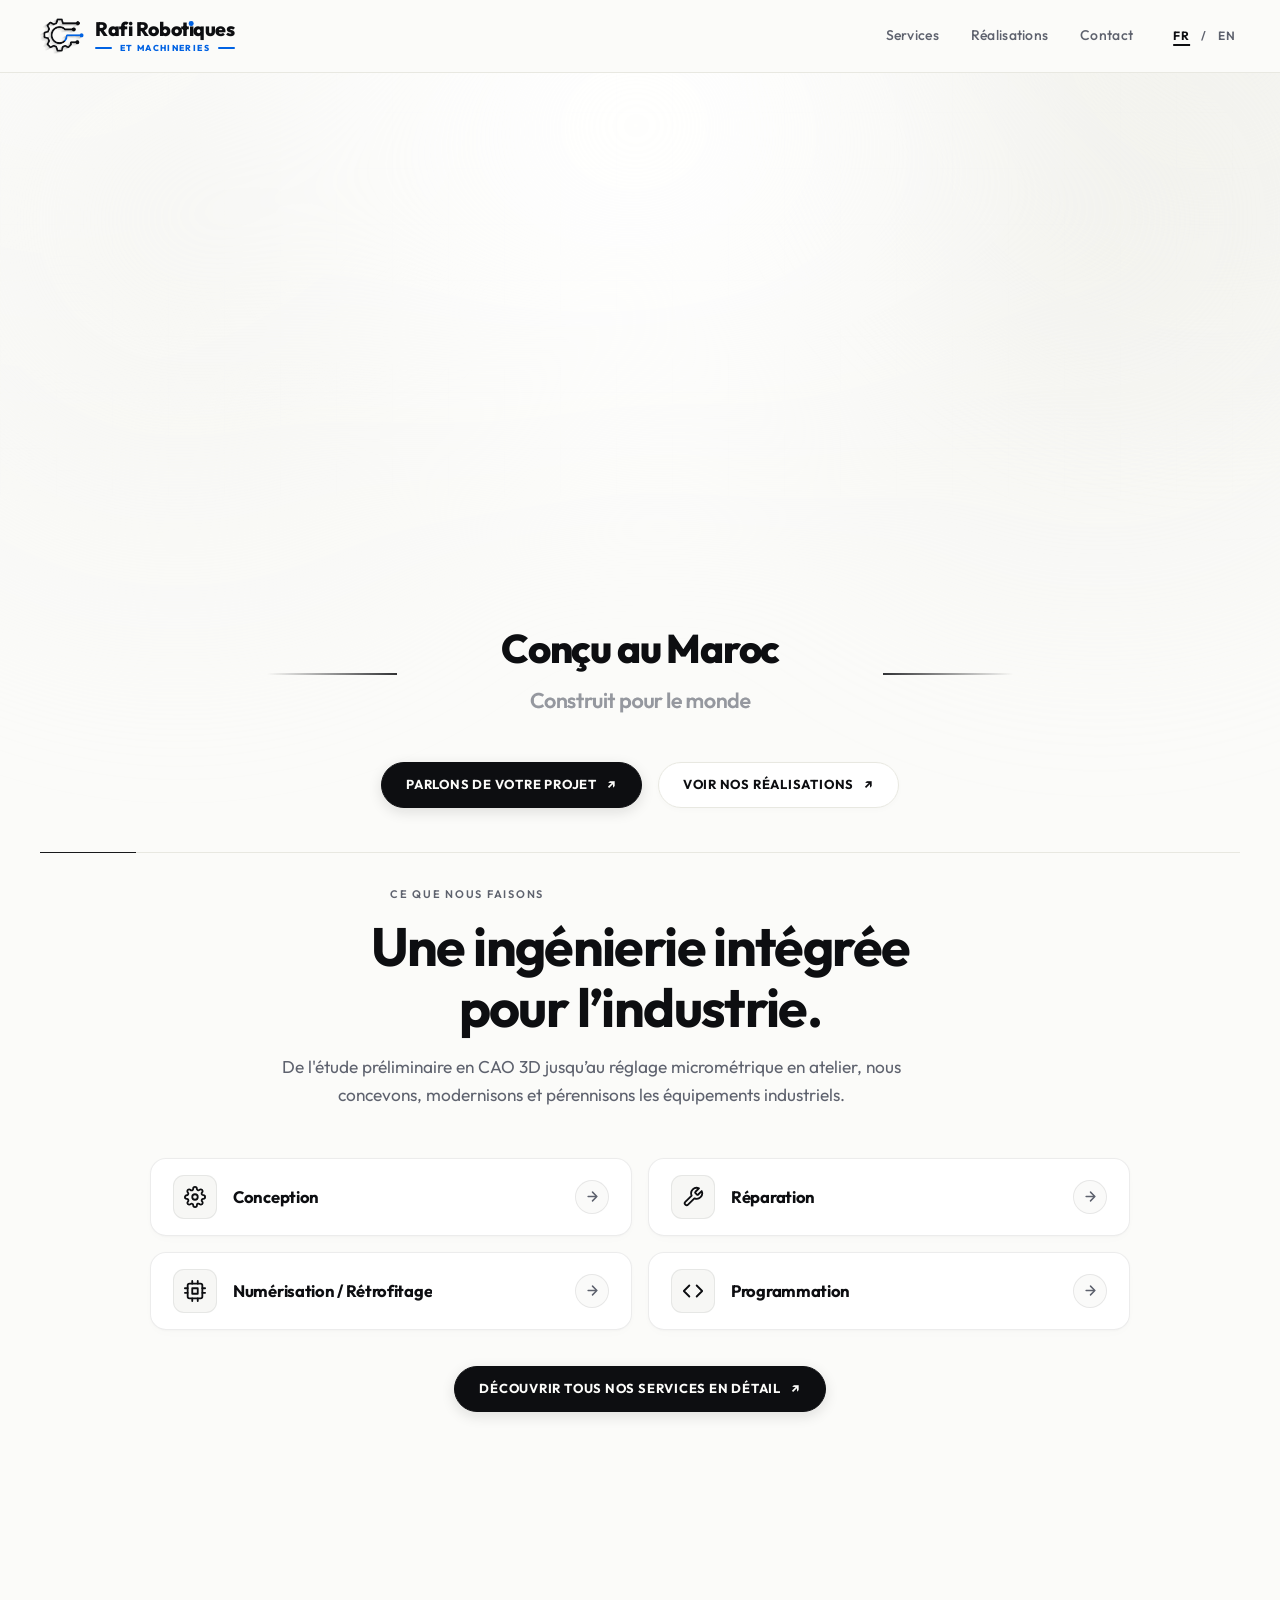
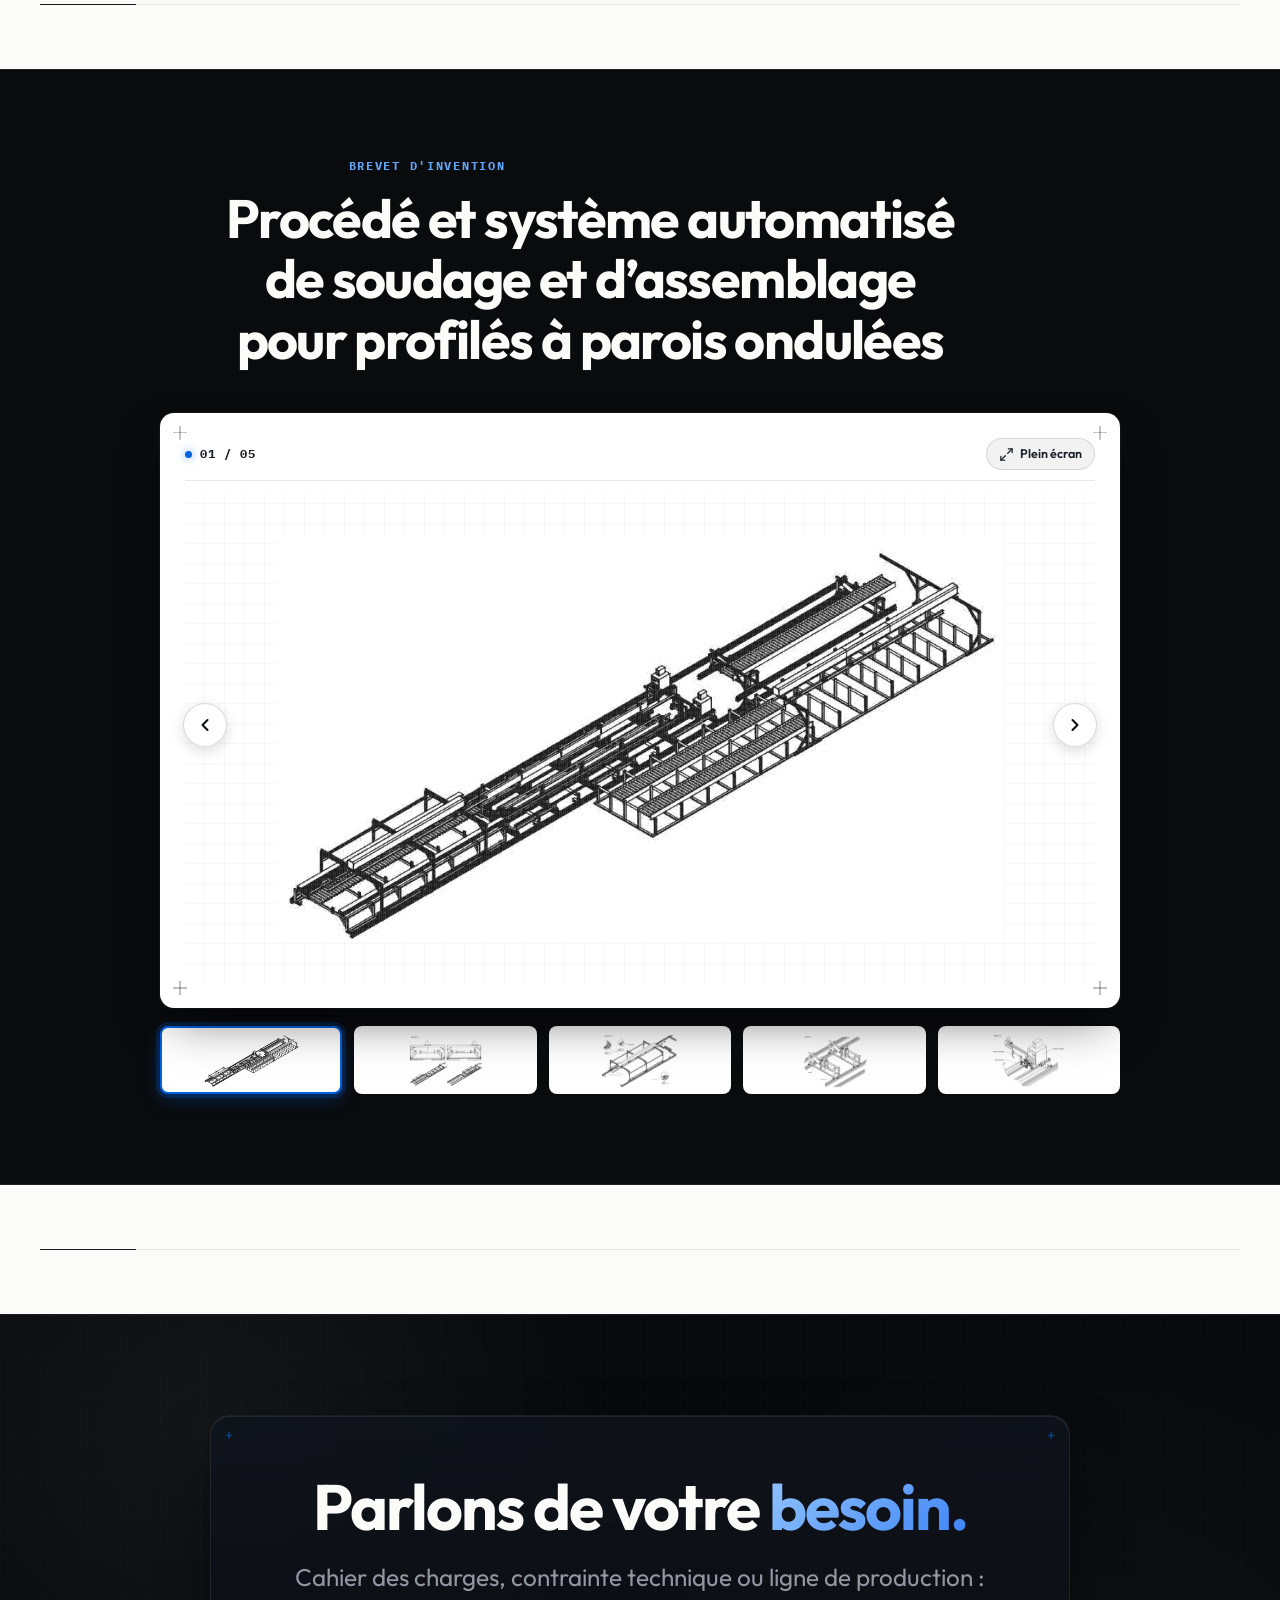
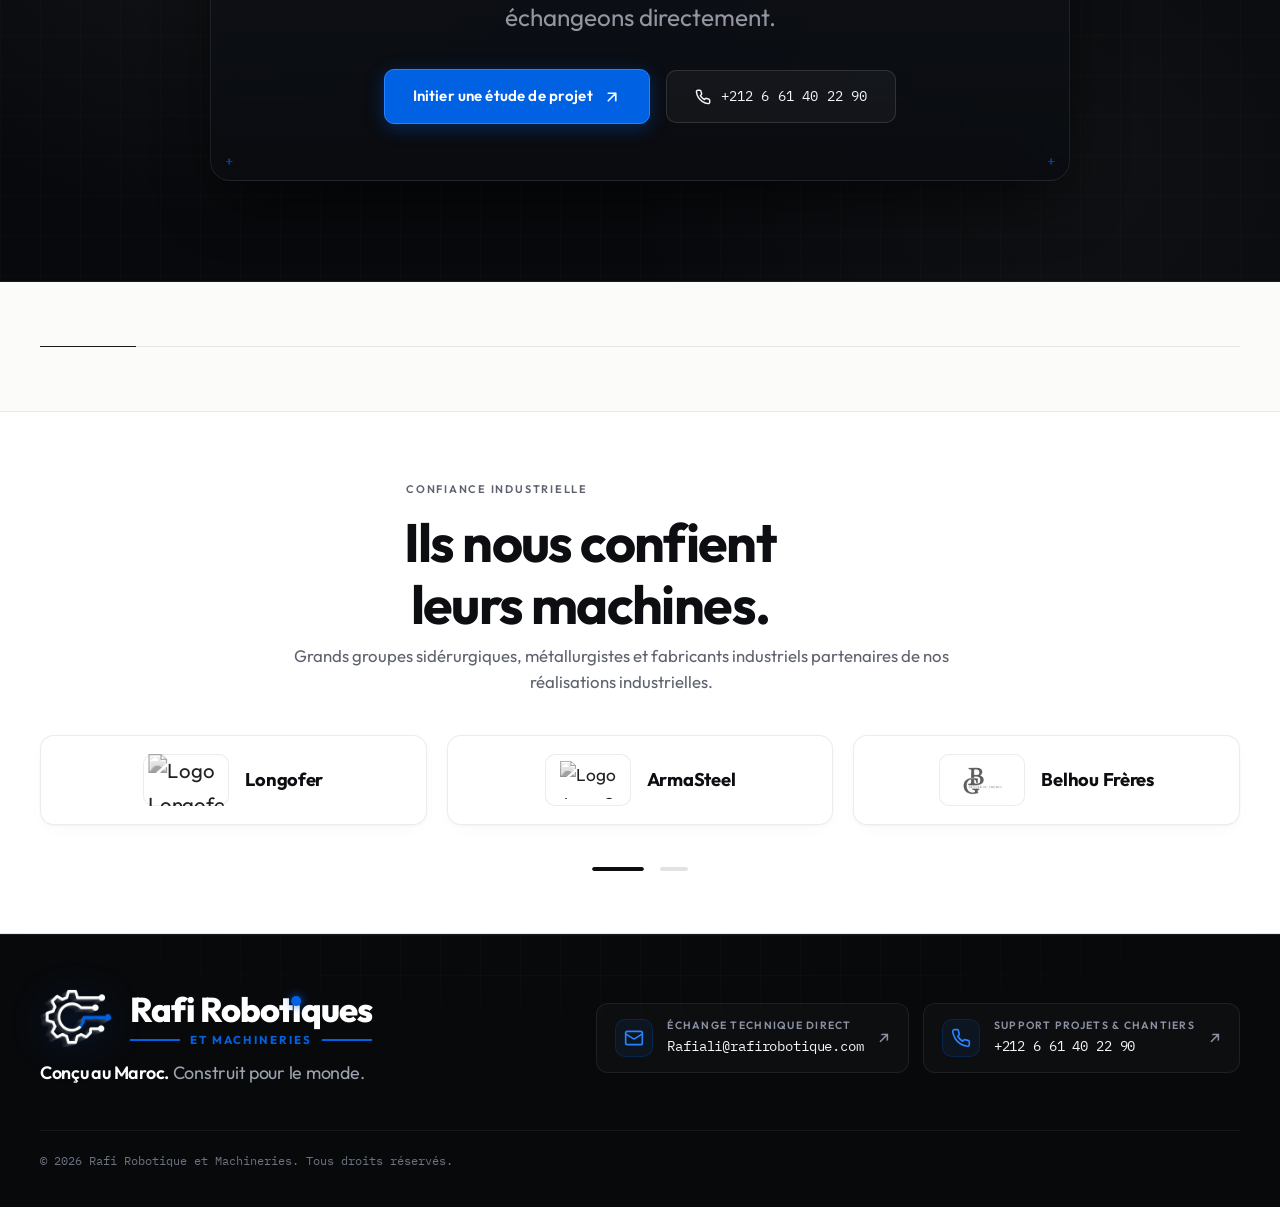
==== index.html @ 70ed3fec "D" ====
<!DOCTYPE html>
<html lang="fr">
<head>
  <meta charset="UTF-8">
  <meta name="viewport" content="width=device-width, initial-scale=1.0">
  <link rel="icon" href="data:,">
  <link rel="preconnect" href="https://fonts.googleapis.com">
  <link rel="preconnect" href="https://fonts.gstatic.com" crossorigin>
  <link href="https://fonts.googleapis.com/css2?family=Outfit:wght@300;400;500;600;700;800;900&family=Inter:wght@300;400;500;600;700&family=IBM+Plex+Mono:wght@400;500;600&display=swap" rel="stylesheet">
  <title>Rafi Robotique et Machineries — Ingénierie industrielle | Rafi Robotique et Machineries — Ingénierie Industrielle, Casablanca</title>
  <meta name="description" content="Conception, programmation, réparation et retrofitage de machines industrielles et robots à Casablanca, Maroc. Bureau d'études et atelier de fabrication spécialisé.">
  <link rel="canonical" href="https://rafirobotique.com/">
  <meta name="geo.region" content="MA-06">
  <meta name="geo.placename" content="Casablanca">
  <meta name="geo.position" content="33.5731;-7.5898">
  <meta name="ICBM" content="33.5731, -7.5898">
  <meta property="og:type" content="website">
  <meta property="og:site_name" content="Rafi Robotique et Machineries">
  <meta property="og:locale" content="fr_MA">
  <meta property="og:title" content="Rafi Robotique et Machineries — Ingénierie industrielle, Casablanca">
  <meta property="og:description" content="Conception, fabrication, programmation PLC Siemens, réparation et rétrofitage CNC de machines industrielles et robots à Casablanca.">
  <meta property="og:url" content="https://rafirobotique.com/">
  <meta property="og:image" content="/assets/images/logo/rafi-mark-static.png">
  <meta name="twitter:card" content="summary_large_image">
  <meta name="twitter:title" content="Rafi Robotique et Machineries — Ingénierie industrielle">
  <meta name="twitter:description" content="Conception, programmation, réparation et retrofitage de machines industrielles et robots à Casablanca, Maroc.">
  <meta name="twitter:image" content="/assets/images/logo/rafi-mark-static.png">
  <script type="application/ld+json">
  {
    "@context": "https://schema.org",
    "@type": ["Organization", "LocalBusiness", "ProfessionalService"],
    "@id": "https://rafirobotique.com/#organization",
    "name": "Rafi Robotique et Machineries",
    "alternateName": "RAFI Machineries & Robotique",
    "url": "https://rafirobotique.com",
    "logo": "https://rafirobotique.com/assets/images/logo/rafi-mark-static.png",
    "foundingDate": "2008",
    "email": "Rafiali@rafirobotique.com",
    "telephone": "+212 6 61 40 22 90",
    "description": "Conception, fabrication, programmation PLC Siemens, réparation et rétrofitage CNC de machines industrielles et robots à Casablanca, Maroc.",
    "priceRange": "$$$$",
    "currenciesAccepted": "MAD, EUR, USD",
    "address": {
      "@type": "PostalAddress",
      "addressLocality": "Casablanca",
      "addressRegion": "Casablanca-Settat",
      "postalCode": "20000",
      "addressCountry": "MA"
    },
    "geo": {
      "@type": "GeoCoordinates",
      "latitude": 33.5731,
      "longitude": -7.5898
    },
    "areaServed": [
      { "@type": "AdministrativeArea", "name": "Casablanca-Settat" },
      { "@type": "AdministrativeArea", "name": "Tanger-Tétouan-Al Hoceïma" },
      { "@type": "AdministrativeArea", "name": "Rabat-Salé-Kénitra" },
      { "@type": "Country", "name": "Morocco" },
      { "@type": "Continent", "name": "Africa" }
    ],
    "knowsAbout": [
      "Rétrofitage CNC Maroc",
      "Conception machine spéciale",
      "Programmation PLC Siemens & Automatisme",
      "Robotique industrielle 5 axes",
      "Maintenance industrielle & Réhabilitation machine-outil",
      "Usinage de précision & Tôlerie lourde"
    ]
  }
  </script>
  <script type="application/ld+json">
  {
    "@context": "https://schema.org",
    "@type": "CreativeWork",
    "name": "Brevet d’invention — ligne d’assemblage et de soudage",
    "dateCreated": "2024-03",
    "award": "Brevet d’invention OMPIC, mars 2024",
    "description": "Invention pour une ligne d’assemblage et de soudage de profilés métalliques à paroi ondulée.",
    "creator": { "@id": "https://rafirobotique.com/#organization" }
  }
  </script>
  <script type="application/ld+json">
  {
    "@context": "https://schema.org",
    "@type": "BreadcrumbList",
    "itemListElement": [
      { "@type": "ListItem", "position": 1, "name": "Accueil", "item": "https://rafirobotique.com/" }
    ]
  }
  </script>
  <script type="application/ld+json">
  {
    "@context": "https://schema.org",
    "@type": "FAQPage",
    "mainEntity": [
      {
        "@type": "Question",
        "name": "Pouvez-vous convertir une machine conventionnelle en CNC ?",
        "acceptedAnswer": {
          "@type": "Answer",
          "text": "Oui. Nous retrofitons des machines 2, 3 et 4 axes avec une armoire de commande conçue en interne au Maroc, des servomoteurs synchrones, des variateurs adaptés et des vis à billes rectifiées pour une répétabilité micrométrique. La solution est couverte par une garantie de 2 ans."
        }
      },
      {
        "@type": "Question",
        "name": "Travaillez-vous avec les automates Siemens et autres marques ?",
        "acceptedAnswer": {
          "@type": "Answer",
          "text": "Oui. Notre bureau d'études maîtrise parfaitement l’environnement Siemens (S7-1200, S7-1500, TIA Portal, WinCC), ainsi que Schneider Electric, Omron et Fanuc. Nous développons des IHM ergonomiques et remettons le code source documenté."
        }
      },
      {
        "@type": "Question",
        "name": "Quel est votre délai d’intervention en cas de panne bloquante ?",
        "acceptedAnswer": {
          "@type": "Answer",
          "text": "En cas d’urgence industrielle, nos équipes se mobilisent sous 24 à 48 heures pour un premier diagnostic sur site. Nous réalisons l'usinage express de pièces sur mesure ou la reprogrammation de sécurité directement dans notre atelier de Casablanca."
        }
      },
      {
        "@type": "Question",
        "name": "Où intervenez-vous pour les installations et la maintenance industrielle ?",
        "acceptedAnswer": {
          "@type": "Answer",
          "text": "Notre usine et atelier d'usinage sont situés à Casablanca, et nous intervenons sur site dans tout le Maroc (Tanger, Casablanca, Rabat, Kénitra, Fès, Marrakech, etc.) ainsi qu'à l'international."
        }
      }
    ]
  }
  </script>
  <link rel="stylesheet" href="./style.css">
</head>
<body>
  <a class="skip-link" href="#main-content">Aller au contenu</a>

  <header class="site-header" id="site-header" data-astro-cid-isef26zo>
    <div class="header-inner container" data-astro-cid-isef26zo>
      <a class="logo-mark" href="/" aria-label="Rafi Robotiques et Machineries">
        <div class="logo-icon logo-icon--gear" aria-hidden="true">
          <img src="/assets/images/logo/rafi-pignon.png" alt="" width="44" height="36" class="logo-pignon-img">
        </div>
        <div class="logo-text">
          <div class="logo-title-wrap">
            <span class="logo-brand-title">Rafi Robot<span class="logo-blue-i"><span class="logo-i-dot"></span><span class="logo-i-stem">ı</span></span>ques</span>
          </div>
          <div class="logo-brand-sub">
            <span class="logo-sub-line" aria-hidden="true"></span>
            <span class="logo-sub-tag">ET MACHINERIES</span>
            <span class="logo-sub-line" aria-hidden="true"></span>
          </div>
        </div>
      </a>
      <nav class="desktop-nav" aria-label="Navigation principale" data-astro-cid-isef26zo>
        <a href="/services/" class="nav-link" data-astro-cid-isef26zo>Services</a>
        <a href="/realisations/" class="nav-link" data-astro-cid-isef26zo>Réalisations</a>
        <a href="/contact/" class="nav-link nav-link--contact" data-astro-cid-isef26zo>Contact</a>
      </nav>
      <div class="header-actions" data-astro-cid-isef26zo>
        <nav class="locale" aria-label="Language" data-astro-cid-nufymefk>
          <a href="/" aria-label="Français" aria-current="page" data-astro-cid-nufymefk>FR</a>
          <span aria-hidden="true" data-astro-cid-nufymefk>/</span>
          <a href="/en/" aria-label="English" data-astro-cid-nufymefk>EN</a>
        </nav>
        <button class="menu-toggle" type="button" aria-controls="mobile-nav" aria-expanded="false" aria-label="Menu principal">
          <span></span>
          <span></span>
          <span></span>
          <b class="sr-only">Ouvrir le menu</b>
        </button>
      </div>
    </div>
  </header>

  <!-- MOBILE NAVIGATION DRAWER & BACKDROP -->
  <div class="mobile-nav-backdrop" id="mobile-nav-backdrop" aria-hidden="true"></div>
  <nav class="mobile-nav" id="mobile-nav" aria-label="Menu mobile" aria-hidden="true">
    <div class="mobile-nav__links">
      <a href="/" class="mobile-nav__item is-active" aria-current="page" aria-label="Accueil">
        <span class="mobile-nav__index">01</span>
        <span class="mobile-nav__title">Accueil</span>
        <span class="mobile-nav__arrow" aria-hidden="true">→</span>
      </a>

      <a href="/services/" class="mobile-nav__item" aria-label="Services">
        <span class="mobile-nav__index">02</span>
        <span class="mobile-nav__title">Services</span>
        <span class="mobile-nav__arrow" aria-hidden="true">→</span>
      </a>

      <a href="/realisations/" class="mobile-nav__item" aria-label="Réalisations">
        <span class="mobile-nav__index">03</span>
        <span class="mobile-nav__title">Réalisations</span>
        <span class="mobile-nav__arrow" aria-hidden="true">→</span>
      </a>
    </div>

    <!-- PRIMARY ACTION CTA: CONTACT US -->
    <a href="/contact/" class="mobile-nav__cta" aria-label="Contact Us">
      <span class="mobile-nav__cta-title">
        Contact Us
        <svg width="18" height="18" viewBox="0 0 24 24" fill="none" stroke="currentColor" stroke-width="2.5" stroke-linecap="round" stroke-linejoin="round" aria-hidden="true">
          <path d="M7 17L17 7M17 7H7M17 7V17"/>
        </svg>
      </span>
    </a>

    <!-- QUICK TECHNICAL HOTLINE STRIP -->
    <div class="mobile-nav__hotline">
      <a href="tel:+212661402290" class="mobile-nav__hotline-link" aria-label="Téléphone direct atelier">
        <span class="mobile-nav__hotline-icon" aria-hidden="true">
          <svg width="14" height="14" viewBox="0 0 24 24" fill="none" stroke="currentColor" stroke-width="2" stroke-linecap="round" stroke-linejoin="round"><path d="M22 16.92v3a2 2 0 0 1-2.18 2 19.79 19.79 0 0 1-8.63-3.07 19.5 19.5 0 0 1-6-6 19.79 19.79 0 0 1-3.07-8.67A2 2 0 0 1 4.11 2h3a2 2 0 0 1 2 1.72 12.84 12.84 0 0 0 .7 2.81 2 2 0 0 1-.45 2.11L8.09 9.91a16 16 0 0 0 6 6l1.27-1.27a2 2 0 0 1 2.11-.45 12.84 12.84 0 0 0 2.81.7A2 2 0 0 1 22 16.92z"/></svg>
        </span>
        <span class="mobile-nav__hotline-val">+212 6 61 40 22 90</span>
      </a>
      <a href="mailto:Rafiali@rafirobotique.com" class="mobile-nav__hotline-link" aria-label="Email technique atelier">
        <span class="mobile-nav__hotline-icon" aria-hidden="true">
          <svg width="14" height="14" viewBox="0 0 24 24" fill="none" stroke="currentColor" stroke-width="2" stroke-linecap="round" stroke-linejoin="round"><rect width="20" height="16" x="2" y="4" rx="2"/><path d="m22 7-8.97 5.7a1.94 1.94 0 0 1-2.06 0L2 7"/></svg>
        </span>
        <span class="mobile-nav__hotline-val">Rafiali@rafirobotique.com</span>
      </a>
    </div>
  </nav>

  <script>
    const header = document.querySelector('#site-header');
    const menu = document.querySelector('.menu-toggle');
    const nav = document.querySelector('#mobile-nav');
    const backdrop = document.querySelector('#mobile-nav-backdrop');

    function toggleMenu(forceOpen) {
      const currentOpen = menu?.getAttribute('aria-expanded') === 'true';
      const open = forceOpen !== undefined ? forceOpen : !currentOpen;
      menu?.setAttribute('aria-expanded', String(open));
      nav?.classList.toggle('is-open', open);
      nav?.setAttribute('aria-hidden', String(!open));
      backdrop?.classList.toggle('is-open', open);
      backdrop?.setAttribute('aria-hidden', String(!open));
      document.body.classList.toggle('menu-open', open);
    }

    menu?.addEventListener('click', () => toggleMenu());
    backdrop?.addEventListener('click', () => toggleMenu(false));
    document.addEventListener('keydown', (e) => {
      if (e.key === 'Escape' && menu?.getAttribute('aria-expanded') === 'true') {
        toggleMenu(false);
      }
    });

    nav?.querySelectorAll('a').forEach(link => {
      link.addEventListener('click', () => toggleMenu(false));
    });

    window.addEventListener('scroll', () => header?.classList.toggle('is-scrolled', window.scrollY > 12), { passive: true });
  </script>

  <main id="main-content">
    <!-- HERO SECTION (STRICTLY PRESERVED & UNTOUCHED) -->
    <section class="hero" aria-labelledby="hero-title" data-astro-cid-yodha2z4>
      <h1 id="hero-title" class="sr-only" data-astro-cid-yodha2z4>Rafi Robotique et Machineries — Ingénierie industrielle, robotique et commande CNC à Casablanca</h1>
      <div class="hero-ambient" aria-hidden="true" data-astro-cid-yodha2z4></div>
      <div class="container hero-container" data-astro-cid-yodha2z4>
        <!-- Logo Animation Centerpiece -->
        <div class="hero-stage hero-enter hero-enter--1" data-astro-cid-yodha2z4>
          <div class="stage-video-wrap" data-astro-cid-yodha2z4>
            <video id="hero-logo-video" autoplay muted playsinline preload="auto" aria-label="Rafi Robotiques et Machineries" data-astro-cid-yodha2z4>
              <source src="/assets/images/logo/rafi-mark-loop.mp4" type="video/mp4" data-astro-cid-yodha2z4>
            </video>
            <img src="/assets/images/logo/rafi-mark-static.png" alt="Rafi Robotiques et Machineries" width="1536" height="1024" data-astro-cid-yodha2z4>
          </div>
        </div>
        <!-- Made in Morocco Motto with Scroll-Triggered Dynamic Morph -->
        <div class="hero-motto" id="hero-motto" data-astro-cid-yodha2z4>
          <div class="motto-rule-left" aria-hidden="true" data-astro-cid-yodha2z4></div>
          <div class="motto-content" id="motto-content" data-astro-cid-yodha2z4>
            <div class="motto-line-slot motto-line-slot--upper" data-astro-cid-yodha2z4>
              <p class="motto-phrase motto-phrase--upper" data-astro-cid-yodha2z4>Conçu au Maroc</p>
            </div>
            <div class="motto-line-slot motto-line-slot--lower" data-astro-cid-yodha2z4>
              <p class="motto-phrase motto-phrase--lower" data-astro-cid-yodha2z4>Construit pour le monde</p>
            </div>
          </div>
          <div class="motto-rule-right" aria-hidden="true" data-astro-cid-yodha2z4></div>
        </div>
        <!-- Action Buttons -->
        <div class="hero-actions hero-enter hero-enter--3" data-astro-cid-yodha2z4>
          <a class="button button--primary" href="/contact/" data-astro-cid-j6ocf6pu>Parlons de votre projet<span aria-hidden="true" data-astro-cid-j6ocf6pu>↗</span></a>
          <a class="button button--secondary" href="/realisations/" data-astro-cid-j6ocf6pu>Voir nos réalisations<span aria-hidden="true" data-astro-cid-j6ocf6pu>↗</span></a>
        </div>
      </div>
      <script>
        const heroVid = document.getElementById('hero-logo-video');
        const stageWrap = document.querySelector('.stage-video-wrap');
        const motto = document.getElementById('hero-motto');
        const upperPhrase = document.querySelector('.motto-phrase--upper');
        const lowerPhrase = document.querySelector('.motto-phrase--lower');

        function revealMotto() {
          if (motto) {
            motto.classList.add('is-visible');
            updateMottoScroll();
          }
        }

        function finishAnimation() {
          if (stageWrap) {
            stageWrap.classList.add('is-finished');
          }
          if (heroVid && !heroVid.paused) {
            heroVid.pause();
          }
          revealMotto();
        }

        if (heroVid) {
          heroVid.addEventListener('ended', finishAnimation);
          heroVid.addEventListener('timeupdate', () => {
            if (heroVid.currentTime >= 9.8) {
              finishAnimation();
            }
          });
          heroVid.addEventListener('error', () => {
            stageWrap?.classList.add('has-fallback');
            finishAnimation();
          });
          setTimeout(revealMotto, 2200);
        } else {
          stageWrap?.classList.add('has-fallback');
          finishAnimation();
        }

        // Dynamic bidirectional scroll interpolation
        const maxScrollDistance = 180; // px of scroll to reach 100% full switch
        let ticking = false;

        function lerp(a, b, t) {
          return a + (b - a) * t;
        }

        function updateMottoScroll() {
          if (!upperPhrase || !lowerPhrase) return;
          const scrollY = window.scrollY || window.pageYOffset || 0;
          const p = Math.min(Math.max(scrollY / maxScrollDistance, 0), 1);

          const uScale = lerp(1, 0.54, p);
          const uOpacity = lerp(1, 0.65, p);
          const uWeight = Math.round(lerp(800, 600, p));
          const uR = Math.round(lerp(13, 94, p));
          const uG = Math.round(lerp(14, 98, p));
          const uB = Math.round(lerp(17, 110, p));

          upperPhrase.style.transform = 'scale(' + uScale.toFixed(3) + ')';
          upperPhrase.style.opacity = uOpacity.toFixed(3);
          upperPhrase.style.fontWeight = uWeight;
          upperPhrase.style.color = 'rgb(' + uR + ',' + uG + ',' + uB + ')';

          const lScale = lerp(0.54, 1, p);
          const lOpacity = lerp(0.65, 1, p);
          const lWeight = Math.round(lerp(600, 800, p));
          const lR = Math.round(lerp(94, 13, p));
          const lG = Math.round(lerp(98, 14, p));
          const lB = Math.round(lerp(110, 17, p));

          lowerPhrase.style.transform = 'scale(' + lScale.toFixed(3) + ')';
          lowerPhrase.style.opacity = lOpacity.toFixed(3);
          lowerPhrase.style.fontWeight = lWeight;
          lowerPhrase.style.color = 'rgb(' + lR + ',' + lG + ',' + lB + ')';

          ticking = false;
        }

        function onScroll() {
          if (!ticking) {
            requestAnimationFrame(updateMottoScroll);
            ticking = true;
          }
        }

        window.addEventListener('scroll', onScroll, { passive: true });
        window.addEventListener('resize', onScroll, { passive: true });
        updateMottoScroll();
      </script>
      <div class="toolpath" aria-hidden="true" data-astro-cid-74kknngm><span data-astro-cid-74kknngm></span></div>
    </section>


    <!-- SECTION 1: CE QUE NOUS FAISONS (BRIEF OVERVIEW · DETAILS IN SERVICES) -->
    <section class="section" id="services" aria-labelledby="services-title">
      <div class="container">
        <div class="section-heading" style="text-align: center; max-width: 780px; margin-inline: auto; margin-bottom: var(--space-7);">
          <p class="section-kicker">Ce que nous faisons</p>
          <h2 id="services-title">Une ingénierie intégrée pour l’industrie.</h2>
          <p>De l'étude préliminaire en CAO 3D jusqu’au réglage micrométrique en atelier, nous concevons, modernisons et pérennisons les équipements industriels.</p>
        </div>

        <div class="services-summary-grid">
          <!-- 1. Conception -->
          <a class="summary-card glow-card" href="/services/#conception" aria-label="Service Conception">
            <div class="glow-card__spotlight" aria-hidden="true"></div>
            <div class="summary-card__body">
              <div class="summary-card__lead">
                <div class="summary-card__icon" aria-hidden="true">
                  <svg width="22" height="22" viewBox="0 0 24 24" fill="none" stroke="currentColor" stroke-width="2" stroke-linecap="round" stroke-linejoin="round">
                    <circle cx="12" cy="12" r="3"></circle>
                    <path d="M19.4 15a1.65 1.65 0 0 0 .33 1.82l.06.06a2 2 0 0 1 0 2.83 2 2 0 0 1-2.83 0l-.06-.06a1.65 1.65 0 0 0-1.82-.33 1.65 1.65 0 0 0-1 1.51V21a2 2 0 0 1-2 2 2 2 0 0 1-2-2v-.09A1.65 1.65 0 0 0 9 19.4a1.65 1.65 0 0 0-1.82.33l-.06.06a2 2 0 0 1-2.83 0 2 2 0 0 1 0-2.83l.06-.06a1.65 1.65 0 0 0 .33-1.82 1.65 1.65 0 0 0-1.51-1H3a2 2 0 0 1-2-2 2 2 0 0 1 2-2h.09A1.65 1.65 0 0 0 4.6 9a1.65 1.65 0 0 0-.33-1.82l-.06-.06a2 2 0 0 1 0-2.83 2 2 0 0 1 2.83 0l.06.06a1.65 1.65 0 0 0 1.82.33H9a1.65 1.65 0 0 0 1-1.51V3a2 2 0 0 1 2-2 2 2 0 0 1 2 2v.09a1.65 1.65 0 0 0 1 1.51 1.65 1.65 0 0 0 1.82-.33l.06-.06a2 2 0 0 1 2.83 0 2 2 0 0 1 0 2.83l-.06.06a1.65 1.65 0 0 0-.33 1.82V9a1.65 1.65 0 0 0 1.51 1H21a2 2 0 0 1 2 2 2 2 0 0 1-2 2h-.09a1.65 1.65 0 0 0-1.51 1z"></path>
                  </svg>
                </div>
                <h3 class="summary-card__title">Conception</h3>
              </div>
              <span class="summary-card__arrow" aria-hidden="true">
                <svg width="15" height="15" viewBox="0 0 24 24" fill="none" stroke="currentColor" stroke-width="2.4" stroke-linecap="round" stroke-linejoin="round">
                  <path d="M5 12h14M12 5l7 7-7 7"></path>
                </svg>
              </span>
            </div>
          </a>

          <!-- 2. Réparation -->
          <a class="summary-card glow-card" href="/services/#reparation" aria-label="Service Réparation">
            <div class="glow-card__spotlight" aria-hidden="true"></div>
            <div class="summary-card__body">
              <div class="summary-card__lead">
                <div class="summary-card__icon" aria-hidden="true">
                  <svg width="22" height="22" viewBox="0 0 24 24" fill="none" stroke="currentColor" stroke-width="2" stroke-linecap="round" stroke-linejoin="round">
                    <path d="M14.7 6.3a1 1 0 0 0 0 1.4l1.6 1.6a1 1 0 0 0 1.4 0l3.77-3.77a6 6 0 0 1-7.94 7.94l-6.91 6.91a2.12 2.12 0 0 1-3-3l6.91-6.91a6 6 0 0 1 7.94-7.94l-3.76 3.76z"></path>
                  </svg>
                </div>
                <h3 class="summary-card__title">Réparation</h3>
              </div>
              <span class="summary-card__arrow" aria-hidden="true">
                <svg width="15" height="15" viewBox="0 0 24 24" fill="none" stroke="currentColor" stroke-width="2.4" stroke-linecap="round" stroke-linejoin="round">
                  <path d="M5 12h14M12 5l7 7-7 7"></path>
                </svg>
              </span>
            </div>
          </a>

          <!-- 3. Numérisation / Rétrofitage -->
          <a class="summary-card glow-card" href="/services/#numerisation-retrofitage" aria-label="Service Numérisation et Rétrofitage">
            <div class="glow-card__spotlight" aria-hidden="true"></div>
            <div class="summary-card__body">
              <div class="summary-card__lead">
                <div class="summary-card__icon" aria-hidden="true">
                  <svg width="22" height="22" viewBox="0 0 24 24" fill="none" stroke="currentColor" stroke-width="2" stroke-linecap="round" stroke-linejoin="round">
                    <rect x="4" y="4" width="16" height="16" rx="2"></rect>
                    <rect x="9" y="9" width="6" height="6"></rect>
                    <path d="M9 1v3M15 1v3M9 20v3M15 20v3M20 9h3M20 14h3M1 9h3M1 14h3"></path>
                  </svg>
                </div>
                <h3 class="summary-card__title">Numérisation / Rétrofitage</h3>
              </div>
              <span class="summary-card__arrow" aria-hidden="true">
                <svg width="15" height="15" viewBox="0 0 24 24" fill="none" stroke="currentColor" stroke-width="2.4" stroke-linecap="round" stroke-linejoin="round">
                  <path d="M5 12h14M12 5l7 7-7 7"></path>
                </svg>
              </span>
            </div>
          </a>

          <!-- 4. Programmation -->
          <a class="summary-card glow-card" href="/services/#programmation" aria-label="Service Programmation">
            <div class="glow-card__spotlight" aria-hidden="true"></div>
            <div class="summary-card__body">
              <div class="summary-card__lead">
                <div class="summary-card__icon" aria-hidden="true">
                  <svg width="22" height="22" viewBox="0 0 24 24" fill="none" stroke="currentColor" stroke-width="2" stroke-linecap="round" stroke-linejoin="round">
                    <polyline points="16 18 22 12 16 6"></polyline>
                    <polyline points="8 6 2 12 8 18"></polyline>
                  </svg>
                </div>
                <h3 class="summary-card__title">Programmation</h3>
              </div>
              <span class="summary-card__arrow" aria-hidden="true">
                <svg width="15" height="15" viewBox="0 0 24 24" fill="none" stroke="currentColor" stroke-width="2.4" stroke-linecap="round" stroke-linejoin="round">
                  <path d="M5 12h14M12 5l7 7-7 7"></path>
                </svg>
              </span>
            </div>
          </a>
        </div>

        <div class="services-summary-cta">
          <a class="button button--primary" href="/services/">Découvrir tous nos services en détail<span aria-hidden="true">↗</span></a>
        </div>
      </div>
    </section>

    <div class="toolpath" aria-hidden="true"><span></span></div>

    <!-- SECTION 2: BREVET D'INVENTION (EXACT TITLE & TECHNICAL BLUEPRINTS · NO DESCRIPTIVE TEXT) -->
    <section class="patent section" id="brevet" aria-labelledby="patent-title">
      <div class="container">
        <!-- Section Header: Only the Title -->
        <div class="patent-header">
          <p class="section-kicker">Brevet d'invention</p>
          <h2 id="patent-title" class="patent-title">
            Procédé et système automatisé de soudage et d’assemblage pour profilés à parois ondulées
          </h2>
        </div>

        <!-- Technical Blueprint Console & Interactive Showcase -->
        <div class="patent-viewer" id="patent-viewer" role="region" aria-roledescription="carousel" aria-label="Planches techniques du brevet d'invention">
          <!-- Main Drafting Viewport -->
          <div class="patent-stage">
            <div class="patent-stage__crosshair patent-stage__crosshair--tl" aria-hidden="true"></div>
            <div class="patent-stage__crosshair patent-stage__crosshair--tr" aria-hidden="true"></div>
            <div class="patent-stage__crosshair patent-stage__crosshair--bl" aria-hidden="true"></div>
            <div class="patent-stage__crosshair patent-stage__crosshair--br" aria-hidden="true"></div>

            <div class="patent-stage__bar">
              <div class="patent-stage__tag">
                <span class="patent-stage__status-dot" aria-hidden="true"></span>
                <span class="patent-stage__counter" id="patent-counter">01 / 05</span>
              </div>
              <button class="patent-zoom-btn" id="patent-zoom-trigger" type="button" aria-label="Agrandir le dessin technique">
                <svg width="15" height="15" viewBox="0 0 24 24" fill="none" stroke="currentColor" stroke-width="2" stroke-linecap="round" stroke-linejoin="round" aria-hidden="true">
                  <polyline points="15 3 21 3 21 9"></polyline>
                  <polyline points="9 21 3 21 3 15"></polyline>
                  <line x1="21" y1="3" x2="14" y2="10"></line>
                  <line x1="3" y1="21" x2="10" y2="14"></line>
                </svg>
                <span>Plein écran</span>
              </button>
            </div>

            <!-- Viewport Image Frame -->
            <div class="patent-frame" id="patent-main-frame" title="Cliquer pour agrandir le dessin">
              <img id="patent-featured-img" 
                   src="/assets/images/brevet/brevet-30-perspective-ligne-complete.png" 
                   alt="Dessin technique du brevet" 
                   class="patent-featured-img" 
                   width="745" 
                   height="537">
            </div>

            <!-- Navigation Chevrons -->
            <button class="patent-nav-btn patent-nav-btn--prev" id="patent-prev-btn" type="button" aria-label="Dessin précédent">
              <svg width="20" height="20" viewBox="0 0 24 24" fill="none" stroke="currentColor" stroke-width="2.5" stroke-linecap="round" stroke-linejoin="round" aria-hidden="true">
                <polyline points="15 18 9 12 15 6"></polyline>
              </svg>
            </button>
            <button class="patent-nav-btn patent-nav-btn--next" id="patent-next-btn" type="button" aria-label="Dessin suivant">
              <svg width="20" height="20" viewBox="0 0 24 24" fill="none" stroke="currentColor" stroke-width="2.5" stroke-linecap="round" stroke-linejoin="round" aria-hidden="true">
                <polyline points="9 18 15 12 9 6"></polyline>
              </svg>
            </button>
          </div>

          <!-- Thumbnail Selector Strip (Pure Image Previews with No Text Labels) -->
          <div class="patent-thumbs" role="tablist" aria-label="Sélection des planches du brevet">
            <button class="patent-thumb is-active" type="button" role="tab" aria-selected="true" data-index="0" aria-label="Planche 1 sur 5">
              <div class="patent-thumb__preview">
                <img src="/assets/images/brevet/brevet-30-perspective-ligne-complete.png" alt="" width="112" height="80" loading="lazy">
              </div>
            </button>

            <button class="patent-thumb" type="button" role="tab" aria-selected="false" data-index="1" aria-label="Planche 2 sur 5">
              <div class="patent-thumb__preview">
                <img src="/assets/images/brevet/brevet-29-elevations-ligne.png" alt="" width="112" height="80" loading="lazy">
              </div>
            </button>

            <button class="patent-thumb" type="button" role="tab" aria-selected="false" data-index="2" aria-label="Planche 3 sur 5">
              <div class="patent-thumb__preview">
                <img src="/assets/images/brevet/brevet-01-chassis-vue-ensemble.png" alt="" width="112" height="80" loading="lazy">
              </div>
            </button>

            <button class="patent-thumb" type="button" role="tab" aria-selected="false" data-index="3" aria-label="Planche 4 sur 5">
              <div class="patent-thumb__preview">
                <img src="/assets/images/brevet/brevet-06-chariots-verins.png" alt="" width="112" height="80" loading="lazy">
              </div>
            </button>

            <button class="patent-thumb" type="button" role="tab" aria-selected="false" data-index="4" aria-label="Planche 5 sur 5">
              <div class="patent-thumb__preview">
                <img src="/assets/images/brevet/brevet-05-poste-soudage.png" alt="" width="112" height="80" loading="lazy">
              </div>
            </button>
          </div>
        </div>

        <!-- High-Resolution Lightbox Modal -->
        <dialog class="patent-modal" id="patent-modal" aria-label="Agrandissement dessin technique">
          <div class="patent-modal__backdrop" id="patent-modal-backdrop"></div>
          <div class="patent-modal__dialog">
            <div class="patent-modal__header">
              <span class="patent-modal__title" id="patent-modal-title">01 / 05</span>
              <button class="patent-modal__close" id="patent-modal-close" type="button" aria-label="Fermer la vue plein écran">
                <svg width="20" height="20" viewBox="0 0 24 24" fill="none" stroke="currentColor" stroke-width="2" stroke-linecap="round" stroke-linejoin="round" aria-hidden="true">
                  <line x1="18" y1="6" x2="6" y2="18"></line>
                  <line x1="6" y1="6" x2="18" y2="18"></line>
                </svg>
              </button>
            </div>
            <div class="patent-modal__body">
              <img id="patent-modal-img" src="/assets/images/brevet/brevet-30-perspective-ligne-complete.png" alt="">
            </div>
          </div>
        </dialog>
      </div>

      <script>
        (function() {
          const drawings = [
            {
              src: '/assets/images/brevet/brevet-30-perspective-ligne-complete.png',
              alt: 'Planche 01'
            },
            {
              src: '/assets/images/brevet/brevet-29-elevations-ligne.png',
              alt: 'Planche 02'
            },
            {
              src: '/assets/images/brevet/brevet-01-chassis-vue-ensemble.png',
              alt: 'Planche 03'
            },
            {
              src: '/assets/images/brevet/brevet-06-chariots-verins.png',
              alt: 'Planche 04'
            },
            {
              src: '/assets/images/brevet/brevet-05-poste-soudage.png',
              alt: 'Planche 05'
            }
          ];

          let currentIndex = 0;
          const featuredImg = document.getElementById('patent-featured-img');
          const counter = document.getElementById('patent-counter');
          const thumbs = document.querySelectorAll('.patent-thumb');
          const prevBtn = document.getElementById('patent-prev-btn');
          const nextBtn = document.getElementById('patent-next-btn');
          const zoomTrigger = document.getElementById('patent-zoom-trigger');
          const mainFrame = document.getElementById('patent-main-frame');
          const modal = document.getElementById('patent-modal');
          const modalBackdrop = document.getElementById('patent-modal-backdrop');
          const modalClose = document.getElementById('patent-modal-close');
          const modalImg = document.getElementById('patent-modal-img');
          const modalTitle = document.getElementById('patent-modal-title');

          function setDrawing(index) {
            if (index < 0) index = drawings.length - 1;
            if (index >= drawings.length) index = 0;
            currentIndex = index;

            const item = drawings[currentIndex];
            const slideNum = String(currentIndex + 1).padStart(2, '0') + ' / 05';

            if (featuredImg) {
              featuredImg.classList.add('is-transitioning');
              setTimeout(() => {
                featuredImg.src = item.src;
                featuredImg.alt = item.alt;
                featuredImg.classList.remove('is-transitioning');
              }, 140);
            }

            if (counter) {
              counter.textContent = slideNum;
            }

            thumbs.forEach((thumb, idx) => {
              const isActive = idx === currentIndex;
              thumb.classList.toggle('is-active', isActive);
              thumb.setAttribute('aria-selected', String(isActive));
            });

            if (modal && modal.open) {
              if (modalImg) {
                modalImg.src = item.src;
                modalImg.alt = item.alt;
              }
              if (modalTitle) {
                modalTitle.textContent = slideNum;
              }
            }
          }

          thumbs.forEach(thumb => {
            thumb.addEventListener('click', () => {
              const idx = parseInt(thumb.getAttribute('data-index'), 10);
              if (!isNaN(idx)) setDrawing(idx);
            });
          });

          prevBtn?.addEventListener('click', () => setDrawing(currentIndex - 1));
          nextBtn?.addEventListener('click', () => setDrawing(currentIndex + 1));

          function openModal() {
            if (!modal) return;
            const item = drawings[currentIndex];
            if (modalImg) modalImg.src = item.src;
            if (modalTitle) modalTitle.textContent = item.title;
            modal.showModal();
          }

          function closeModal() {
            modal?.close();
          }

          zoomTrigger?.addEventListener('click', openModal);
          mainFrame?.addEventListener('click', openModal);
          modalClose?.addEventListener('click', closeModal);
          modalBackdrop?.addEventListener('click', closeModal);

          window.addEventListener('keydown', (e) => {
            if (e.key === 'Escape' && modal?.open) {
              closeModal();
            }
            const patentSec = document.getElementById('brevet');
            if (!patentSec) return;
            const rect = patentSec.getBoundingClientRect();
            const inView = rect.top < window.innerHeight && rect.bottom > 0;
            if (inView) {
              if (e.key === 'ArrowLeft') setDrawing(currentIndex - 1);
              if (e.key === 'ArrowRight') setDrawing(currentIndex + 1);
            }
          });

          let touchStartX = 0;
          mainFrame?.addEventListener('touchstart', (e) => {
            touchStartX = e.changedTouches[0].screenX;
          }, { passive: true });
          mainFrame?.addEventListener('touchend', (e) => {
            const touchEndX = e.changedTouches[0].screenX;
            const diff = touchEndX - touchStartX;
            if (diff > 40) setDrawing(currentIndex - 1);
            else if (diff < -40) setDrawing(currentIndex + 1);
          }, { passive: true });
        })();
      </script>
    </section>

    <div class="toolpath" aria-hidden="true"><span></span></div>

    <!-- SECTION 3: PRISE DE CONTACT DIRECTE (DIRECT TO CONTACT) -->
    <section class="cta section" id="contact" aria-labelledby="cta-title">
      <div class="cta-ambient-grid" aria-hidden="true"></div>
      
      <div class="container cta-container">
        <div class="cta-console-card">
          <!-- Industrial Corner Brackets -->
          <span class="console-corner console-corner--tl" aria-hidden="true">+</span>
          <span class="console-corner console-corner--tr" aria-hidden="true">+</span>
          <span class="console-corner console-corner--bl" aria-hidden="true">+</span>
          <span class="console-corner console-corner--br" aria-hidden="true">+</span>

          <div class="cta-grid">
            <!-- Project Initiation Intent -->
            <div class="cta-main">
              <h2 id="cta-title" class="cta-headline">
                Parlons de votre <span class="cta-headline-gradient">besoin.</span>
              </h2>

              <p class="cta-lead">
                Cahier des charges, contrainte technique ou ligne de production : échangeons directement.
              </p>

              <div class="cta-actions-deck">
                <a class="cta-btn cta-btn--primary" href="/contact/">
                  <span class="cta-btn__text">Initier une étude de projet</span>
                  <span class="cta-btn__icon" aria-hidden="true">
                    <svg width="18" height="18" viewBox="0 0 24 24" fill="none" stroke="currentColor" stroke-width="2.2" stroke-linecap="round" stroke-linejoin="round">
                      <path d="M7 17L17 7M17 7H7M17 7V17"/>
                    </svg>
                  </span>
                </a>

                <a class="cta-btn cta-btn--secondary" href="tel:+212661402290">
                  <span class="cta-btn__icon cta-btn__icon--phone" aria-hidden="true">
                    <svg width="16" height="16" viewBox="0 0 24 24" fill="none" stroke="currentColor" stroke-width="2.2" stroke-linecap="round" stroke-linejoin="round">
                      <path d="M22 16.92v3a2 2 0 0 1-2.18 2 19.79 19.79 0 0 1-8.63-3.07 19.5 19.5 0 0 1-6-6 19.79 19.79 0 0 1-3.07-8.67A2 2 0 0 1 4.11 2h3a2 2 0 0 1 2 1.72 12.84 12.84 0 0 0 .7 2.81 2 2 0 0 1-.45 2.11L8.09 9.91a16 16 0 0 0 6 6l1.27-1.27a2 2 0 0 1 2.11-.45 12.84 12.84 0 0 0 2.81.7A2 2 0 0 1 22 16.92z"/>
                    </svg>
                  </span>
                  <span class="cta-btn__text">+212 6 61 40 22 90</span>
                </a>
              </div>
            </div>
          </div>
        </div>
      </div>
    </section>

    <div class="toolpath" aria-hidden="true"><span></span></div>

    <!-- SECTION 4: RÉFÉRENCES INDUSTRIELLES (ILS NOUS FONT CONFIANCE) -->
    <section class="trust section" aria-labelledby="trust-title">
      <div class="container trust-container">
        <div class="trust-heading">
          <p class="section-kicker">Confiance industrielle</p>
          <h2 id="trust-title">Ils nous confient leurs machines.</h2>
          <p class="trust-subtitle">Grands groupes sidérurgiques, métallurgistes et fabricants industriels partenaires de nos réalisations industrielles.</p>
        </div>

        <!-- Divided Batch Showcase (3 by 3 with 7s Graceful Crossfade) -->
        <div class="trust-showcase" id="trust-showcase" aria-label="Clients et partenaires industriels" aria-roledescription="carousel">
          <div class="trust-viewport">
            <!-- Batch 1: Longofer, ArmaSteel, Belhou Frères -->
            <div class="trust-batch is-active" data-batch="0" role="group" aria-label="Partenaires industriels 1 à 3 sur 6">
              <div class="trust-grid">
                <div class="trust-card glow-card">
                  <div class="glow-card__spotlight" aria-hidden="true"></div>
                  <div class="trust-card__inner">
                    <div class="trust-logo-box">
                      <img src="/assets/images/clients/longofer.png" alt="Logo Longofer" class="trust-logo trust-logo--wide" width="86" height="52" loading="lazy">
                    </div>
                    <div class="trust-card__meta">
                      <h3 class="trust-client-name">Longofer</h3>
                    </div>
                  </div>
                </div>

                <div class="trust-card glow-card">
                  <div class="glow-card__spotlight" aria-hidden="true"></div>
                  <div class="trust-card__inner">
                    <div class="trust-logo-box">
                      <img src="/assets/images/clients/armasteel.webp" alt="Logo ArmaSteel" class="trust-logo trust-logo--compact" width="86" height="52" loading="lazy">
                    </div>
                    <div class="trust-card__meta">
                      <h3 class="trust-client-name">ArmaSteel</h3>
                    </div>
                  </div>
                </div>

                <div class="trust-card glow-card">
                  <div class="glow-card__spotlight" aria-hidden="true"></div>
                  <div class="trust-card__inner">
                    <div class="trust-logo-box">
                      <img src="/assets/images/clients/belhou-freres.webp" alt="Logo Belhou Frères" class="trust-logo trust-logo--compact" width="86" height="52" loading="lazy">
                    </div>
                    <div class="trust-card__meta">
                      <h3 class="trust-client-name">Belhou Frères</h3>
                    </div>
                  </div>
                </div>
              </div>
            </div>

            <!-- Batch 2: Univers Acier, Mif Maroc, Fabrimetal -->
            <div class="trust-batch" data-batch="1" role="group" aria-label="Partenaires industriels 4 à 6 sur 6" aria-hidden="true">
              <div class="trust-grid">
                <div class="trust-card glow-card">
                  <div class="glow-card__spotlight" aria-hidden="true"></div>
                  <div class="trust-card__inner">
                    <div class="trust-logo-box">
                      <img src="/assets/images/clients/univers-acier.png" alt="Logo Univers Acier" class="trust-logo trust-logo--balanced" width="86" height="52" loading="lazy">
                    </div>
                    <div class="trust-card__meta">
                      <h3 class="trust-client-name">Univers Acier</h3>
                    </div>
                  </div>
                </div>

                <div class="trust-card glow-card">
                  <div class="glow-card__spotlight" aria-hidden="true"></div>
                  <div class="trust-card__inner">
                    <div class="trust-logo-box">
                      <img src="/assets/images/clients/mif-maroc.jpg" alt="Logo Mif Maroc" class="trust-logo trust-logo--wide" width="86" height="52" loading="lazy">
                    </div>
                    <div class="trust-card__meta">
                      <h3 class="trust-client-name">Mif Maroc</h3>
                    </div>
                  </div>
                </div>

                <div class="trust-card glow-card">
                  <div class="glow-card__spotlight" aria-hidden="true"></div>
                  <div class="trust-card__inner">
                    <div class="trust-logo-box">
                      <img src="/assets/images/clients/fabrimetal.jpg" alt="Logo Fabrimetal SARL" class="trust-logo trust-logo--compact" width="86" height="52" loading="lazy">
                    </div>
                    <div class="trust-card__meta">
                      <h3 class="trust-client-name">Fabrimetal SARL</h3>
                    </div>
                  </div>
                </div>
              </div>
            </div>
          </div>

          <!-- Subtle Batch Indicators with Accessible 44px Hit Target & Live Progress Bar -->
          <div class="trust-pagination" aria-label="Sélecteur de groupe de partenaires">
            <button class="trust-dot-btn is-active is-animating" type="button" data-index="0" aria-label="Afficher le groupe 1">
              <span class="trust-dot__track"><span class="trust-dot__progress"></span></span>
            </button>
            <button class="trust-dot-btn" type="button" data-index="1" aria-label="Afficher le groupe 2">
              <span class="trust-dot__track"><span class="trust-dot__progress"></span></span>
            </button>
          </div>
        </div>
      </div>
    </section>
  </main>

  <footer class="site-footer" id="site-footer">
    <div class="footer-ambient-grid" aria-hidden="true"></div>

    <div class="container footer-console">
      <!-- Row 1: Brand Anchor + Motto + Direct Contact Hub -->
      <div class="footer-top-deck">
        <div class="footer-identity-block">
          <a class="footer-brand footer-brand--large" href="/" aria-label="Rafi Robotiques et Machineries — Accueil">
            <div class="footer-brand__mark" aria-hidden="true">
              <img src="/assets/images/logo/rafi-pignon-white.png" alt="" width="68" height="56" class="footer-pignon-img">
            </div>
            <div class="footer-brand__text">
              <div class="footer-brand__title-row">
                <span class="footer-brand__title">Rafi Robot<span class="footer-blue-i"><span class="footer-i-dot"></span><span class="footer-i-stem">ı</span></span>ques</span>
              </div>
              <div class="footer-brand__subtitle-row">
                <span class="footer-sub-line" aria-hidden="true"></span>
                <span class="footer-sub-tag">ET MACHINERIES</span>
                <span class="footer-sub-line" aria-hidden="true"></span>
              </div>
            </div>
          </a>

          <!-- Official Company Motto -->
          <p class="footer-motto">
            <span class="footer-motto__highlight">Conçu au Maroc.</span> Construit pour le monde.
          </p>
        </div>

        <!-- Tactical Direct Engineer Action Cards -->
        <div class="footer-action-deck">
          <a href="mailto:Rafiali@rafirobotique.com" class="footer-contact-capsule" aria-label="Envoyer un email à Rafiali@rafirobotique.com">
            <div class="capsule-icon-box" aria-hidden="true">
              <svg width="20" height="20" viewBox="0 0 24 24" fill="none" stroke="currentColor" stroke-width="2" stroke-linecap="round" stroke-linejoin="round">
                <rect width="20" height="16" x="2" y="4" rx="2"></rect>
                <path d="m22 7-8.97 5.7a1.94 1.94 0 0 1-2.06 0L2 7"></path>
              </svg>
            </div>
            <div class="capsule-body">
              <span class="capsule-kicker">Échange technique direct</span>
              <span class="capsule-value">Rafiali@rafirobotique.com</span>
            </div>
            <div class="capsule-arrow" aria-hidden="true">↗</div>
          </a>

          <a href="tel:+212661402290" class="footer-contact-capsule" aria-label="Appeler la ligne technique directe +212 6 61 40 22 90">
            <div class="capsule-icon-box" aria-hidden="true">
              <svg width="20" height="20" viewBox="0 0 24 24" fill="none" stroke="currentColor" stroke-width="2" stroke-linecap="round" stroke-linejoin="round">
                <path d="M22 16.92v3a2 2 0 0 1-2.18 2 19.79 19.79 0 0 1-8.63-3.07 19.5 19.5 0 0 1-6-6 19.79 19.79 0 0 1-3.07-8.67A2 2 0 0 1 4.11 2h3a2 2 0 0 1 2 1.72 12.84 12.84 0 0 0 .7 2.81 2 2 0 0 1-.45 2.11L8.09 9.91a16 16 0 0 0 6 6l1.27-1.27a2 2 0 0 1 2.11-.45 12.84 12.84 0 0 0 2.81.7A2 2 0 0 1 22 16.92z"></path>
              </svg>
            </div>
            <div class="capsule-body">
              <span class="capsule-kicker">Support Projets &amp; Chantiers</span>
              <span class="capsule-value">+212 6 61 40 22 90</span>
            </div>
            <div class="capsule-arrow" aria-hidden="true">↗</div>
          </a>
        </div>
      </div>

      <!-- Terminal Meta Bar (Legal Copyright) -->
      <div class="footer-terminal-bar">
        <span class="terminal-text">© 2026 Rafi Robotique et Machineries. Tous droits réservés.</span>
      </div>
    </div>
  </footer>

  <script>
    // 1. Interactive Spotlight Glow Effect on Cards & Footer Capsules
    document.querySelectorAll('.glow-card, .footer-contact-capsule').forEach((card) => {
      card.addEventListener('mousemove', (e) => {
        const rect = card.getBoundingClientRect();
        const x = e.clientX - rect.left;
        const y = e.clientY - rect.top;
        card.style.setProperty('--mouse-x', `${x}px`);
        card.style.setProperty('--mouse-y', `${y}px`);
      });
    });

    // 2. Scroll Reveal Observer for Refined Staggered Entrances
    const revealTargets = document.querySelectorAll('main section, main .summary-card, main .patent-pill-highlight');
    revealTargets.forEach((el, index) => {
      el.classList.add('scroll-reveal');
      el.style.setProperty('--reveal-order', String(index));
      el.dataset.revealDelay = String(Math.min(index % 4, 3));
    });
    const revealObserver = new IntersectionObserver((entries, observer) => {
      entries.forEach((entry) => {
        if (entry.isIntersecting) {
          entry.target.classList.add('is-visible');
          observer.unobserve(entry.target);
        }
      });
    }, { threshold: 0.02, rootMargin: '50px 0px -5% 0px' });
    revealTargets.forEach((el) => revealObserver.observe(el));

    // 3. Trust Showcase 7-Second Batch Crossfade Loop
    (function initTrustShowcase() {
      const showcase = document.getElementById('trust-showcase');
      if (!showcase) return;

      const batches = showcase.querySelectorAll('.trust-batch');
      const dots = showcase.querySelectorAll('.trust-dot-btn');
      if (batches.length <= 1) return;

      let currentIndex = 0;
      let timer = null;
      let isPaused = false;
      const INTERVAL_MS = 7000;

      function goToBatch(nextIndex) {
        if (nextIndex === currentIndex) return;

        const currentBatch = batches[currentIndex];
        const nextBatch = batches[nextIndex];

        currentBatch.classList.remove('is-active');
        currentBatch.setAttribute('aria-hidden', 'true');
        dots[currentIndex]?.classList.remove('is-active', 'is-animating');

        nextBatch.classList.add('is-active');
        nextBatch.removeAttribute('aria-hidden');
        dots[nextIndex]?.classList.add('is-active');

        currentIndex = nextIndex;
        startTimer();
      }

      function nextBatch() {
        const next = (currentIndex + 1) % batches.length;
        goToBatch(next);
      }

      function startTimer() {
        clearInterval(timer);
        const activeDot = dots[currentIndex];
        if (activeDot) {
          activeDot.classList.remove('is-animating');
          void activeDot.offsetWidth; // trigger reflow to restart CSS progress animation
          if (!isPaused) {
            activeDot.classList.add('is-animating');
          }
        }
        timer = setInterval(() => {
          if (!isPaused) {
            nextBatch();
          }
        }, INTERVAL_MS);
      }

      dots.forEach((dot) => {
        dot.addEventListener('click', () => {
          const idx = parseInt(dot.dataset.index, 10);
          if (!isNaN(idx)) {
            goToBatch(idx);
          }
        });
      });

      showcase.addEventListener('mouseenter', () => {
        isPaused = true;
        const activeDot = dots[currentIndex];
        if (activeDot) activeDot.classList.add('is-paused');
      });

      showcase.addEventListener('mouseleave', () => {
        isPaused = false;
        const activeDot = dots[currentIndex];
        if (activeDot) activeDot.classList.remove('is-paused');
      });

      showcase.addEventListener('focusin', () => {
        isPaused = true;
        const activeDot = dots[currentIndex];
        if (activeDot) activeDot.classList.add('is-paused');
      });

      showcase.addEventListener('focusout', () => {
        isPaused = false;
        const activeDot = dots[currentIndex];
        if (activeDot) activeDot.classList.remove('is-paused');
      });

      // Touch swipe gestures for mobile (40px threshold)
      let touchStartX = 0;
      let touchStartY = 0;
      showcase.addEventListener('touchstart', (e) => {
        if (e.touches.length === 1) {
          touchStartX = e.touches[0].clientX;
          touchStartY = e.touches[0].clientY;
        }
      }, { passive: true });

      showcase.addEventListener('touchend', (e) => {
        if (e.changedTouches.length === 1) {
          const deltaX = e.changedTouches[0].clientX - touchStartX;
          const deltaY = e.changedTouches[0].clientY - touchStartY;
          if (Math.abs(deltaX) > 40 && Math.abs(deltaX) > Math.abs(deltaY)) {
            if (deltaX < 0) {
              nextBatch();
            } else {
              const prev = (currentIndex - 1 + batches.length) % batches.length;
              goToBatch(prev);
            }
          }
        }
      }, { passive: true });

      // Keyboard arrow navigation
      showcase.addEventListener('keydown', (e) => {
        if (e.key === 'ArrowRight') {
          nextBatch();
        } else if (e.key === 'ArrowLeft') {
          const prev = (currentIndex - 1 + batches.length) % batches.length;
          goToBatch(prev);
        }
      });

      startTimer();
    })();
  </script>
</body>
</html>
---- style.css ----
/* --- Loaded from BaseLayout.BtTfyleq.css --- */
.locale{font:600 12px/1 var(--font-display,"Outfit", sans-serif);letter-spacing:.08em;color:var(--mist);align-items:center;gap:7px;display:flex}.locale a{color:var(--mist);border-radius:2px;padding:2px 4px;transition:color .16s}.locale a:hover{color:var(--ink)}.locale a[aria-current=page]{color:var(--ink);text-underline-offset:4px;font-weight:700;text-decoration:underline 1.5px}.site-header{z-index:20;-webkit-backdrop-filter:blur(24px);border-bottom:1px solid var(--line);transition:background-color .22s var(--ease-precision), border-color .22s var(--ease-precision), box-shadow .22s var(--ease-precision);background:#fbfbf9f2;position:sticky;top:0}.site-header.is-scrolled{border-color:var(--line);background:#fffffffa;box-shadow:0 4px 20px -4px #0d0e110a}.header-inner{justify-content:space-between;align-items:center;height:72px;display:flex}/* --- OFFICIAL VIDEO-STYLE BRAND LOGO (TEXT + GEAR CIRCUIT) --- */
.logo-mark {
  display: flex;
  align-items: center;
  gap: 11px;
  text-decoration: none;
  cursor: pointer;
  padding: 4px 0;
}
.logo-icon--gear {
  display: flex;
  align-items: center;
  justify-content: center;
  flex-shrink: 0;
}
.logo-icon--gear svg,
.logo-icon--gear img {
  display: block;
  width: 44px;
  height: 36px;
  object-fit: contain;
  transition: transform 0.4s cubic-bezier(0.16, 1, 0.3, 1);
}
.logo-mark:hover .logo-icon--gear svg,
.logo-mark:hover .logo-icon--gear img {
  transform: rotate(-6deg);
}
.logo-text {
  display: flex;
  flex-direction: column;
  justify-content: center;
  line-height: 1;
}
.logo-title-wrap {
  display: flex;
  align-items: baseline;
}
.logo-brand-title {
  font-family: var(--font-display, "Outfit", sans-serif);
  letter-spacing: -0.022em;
  color: var(--ink);
  font-size: 1.22rem;
  font-weight: 800;
  line-height: 1.05;
}
.logo-blue-i {
  position: relative;
  display: inline-flex;
  flex-direction: column;
  align-items: center;
  line-height: inherit;
  vertical-align: baseline;
}
.logo-i-dot {
  position: absolute;
  top: 0.08em;
  left: 50%;
  transform: translateX(-50%);
  width: 0.24em;
  height: 0.24em;
  background-color: var(--brand-blue, #0062e3);
  border-radius: 50%;
}
.logo-i-stem {
  color: inherit;
  line-height: inherit;
}
.logo-brand-sub {
  display: flex;
  align-items: center;
  gap: 8px;
  margin-top: 4px;
  width: 100%;
}
.logo-sub-line {
  flex: 1;
  height: 1.5px;
  background: var(--brand-blue, #0062e3);
  border-radius: 1px;
  min-width: 12px;
}
.logo-sub-tag {
  font-family: var(--font-display, "Outfit", sans-serif);
  letter-spacing: 0.16em;
  color: var(--brand-blue, #0062e3);
  text-transform: uppercase;
  font-size: 0.54rem;
  font-weight: 800;
  white-space: nowrap;
  line-height: 1;
}
@media (max-width: 600px) {
  .logo-mark {
    gap: 9px;
  }
  .logo-icon--gear svg,
  .logo-icon--gear img {
    width: 38px;
    height: 31px;
  }
  .logo-brand-title {
    font-size: 1.06rem;
  }
  .logo-brand-sub {
    gap: 6px;
    margin-top: 3px;
  }
  .logo-sub-line {
    height: 1.2px;
    min-width: 8px;
  }
  .logo-sub-tag {
    font-size: 0.48rem;
    letter-spacing: 0.13em;
  }
}
.desktop-nav{align-items:center;gap:32px;margin-left:auto;margin-right:36px;display:flex}.nav-link{font-family:var(--font-display,"Outfit", sans-serif);letter-spacing:.02em;color:var(--mist);padding:6px 0;font-size:14px;font-weight:500;text-decoration:none;transition:color .18s;position:relative}.nav-link:after{content:"";background:var(--ink);border-radius:var(--radius-pill);transform-origin:100%;height:1.5px;transition:transform .22s var(--ease-out-strong);position:absolute;bottom:0;left:0;right:0;transform:scaleX(0)}.nav-link:hover,.nav-link.is-active{color:var(--ink)}.nav-link.is-active{font-weight:600}.nav-link:hover:after,.nav-link.is-active:after{transform-origin:0;transform:scaleX(1)}.header-actions{align-items:center;gap:18px;display:flex}.menu-toggle{cursor:pointer;background:0 0;border:0;padding:8px;display:none;position:relative;z-index:101;touch-action:manipulation;transition:transform .16s cubic-bezier(.16,1,.3,1)}.menu-toggle:active{transform:scale(.92)}.menu-toggle:focus-visible{outline:2px solid var(--brand-blue,#0062e3);outline-offset:3px;border-radius:4px}.menu-toggle span{background:var(--ink,#0d0e11);border-radius:2px;width:22px;height:2px;margin:5px 0;transition:transform .24s cubic-bezier(.16,1,.3,1),opacity .18s ease;display:block;transform-origin:center}.menu-toggle[aria-expanded=true] span:nth-child(1){transform:translateY(7px) rotate(45deg)}.menu-toggle[aria-expanded=true] span:nth-child(2){opacity:0;transform:scaleX(0)}.menu-toggle[aria-expanded=true] span:nth-child(3){transform:translateY(-7px) rotate(-45deg)}body.menu-open .site-header{background:#fff!important;border-bottom-color:rgba(0,0,0,.08)}.mobile-nav-backdrop{display:none;position:fixed;inset:72px 0 0 0;background:rgba(10,11,14,.72);backdrop-filter:blur(8px);-webkit-backdrop-filter:blur(8px);z-index:98;opacity:0;pointer-events:none;visibility:hidden;transition:opacity .24s cubic-bezier(.16,1,.3,1),visibility .24s}.mobile-nav-backdrop.is-open{opacity:1;pointer-events:auto;visibility:visible}.mobile-nav{display:none;position:fixed;top:72px;left:0;right:0;max-height:calc(100dvh - 72px);overflow-y:auto;overscroll-behavior:contain;-webkit-overflow-scrolling:touch;z-index:99;background:rgba(13,15,18,.98);backdrop-filter:blur(28px);-webkit-backdrop-filter:blur(28px);border-bottom:1px solid rgba(255,255,255,.09);box-shadow:0 24px 48px -12px rgba(0,0,0,.8),inset 0 1px 0 rgba(255,255,255,.07);padding:18px 18px 26px 18px;flex-direction:column;gap:12px;opacity:0;visibility:hidden;transform:translateY(-12px);transition:transform .26s cubic-bezier(.16,1,.3,1),opacity .22s cubic-bezier(.16,1,.3,1),visibility .26s}.mobile-nav.is-open{opacity:1;visibility:visible;transform:translateY(0)}.mobile-nav__links{display:flex;flex-direction:column;gap:8px}.mobile-nav__item{position:relative;display:flex;align-items:center;justify-content:center;padding:14px 16px;min-height:52px;background:rgba(255,255,255,.03);border:1px solid rgba(255,255,255,.06);border-radius:8px;text-decoration:none;transition:transform .16s cubic-bezier(.16,1,.3,1),background-color .16s ease,border-color .16s ease}.mobile-nav__item:hover{background:rgba(255,255,255,.06);border-color:rgba(255,255,255,.12)}.mobile-nav__item:active{transform:scale(.98);background:rgba(255,255,255,.08)}.mobile-nav__item.is-active,.mobile-nav__item[aria-current=page]{background:rgba(0,98,227,.1);border-color:rgba(0,98,227,.45)}.mobile-nav__index{position:absolute;left:16px;font-family:var(--font-mono,"IBM Plex Mono",monospace);font-size:11px;font-weight:600;color:#0062e3;background:rgba(0,98,227,.14);border:1px solid rgba(0,98,227,.28);border-radius:4px;padding:3px 6px;line-height:1}.mobile-nav__title{font-family:var(--font-display,"Outfit",sans-serif);font-size:1.15rem;font-weight:700;color:#fbfbf9;letter-spacing:-.01em;line-height:1.2;text-align:center}.mobile-nav__arrow{position:absolute;right:18px;color:#5e626e;font-size:1.15rem;transition:transform .18s cubic-bezier(.16,1,.3,1),color .18s ease}.mobile-nav__item:hover .mobile-nav__arrow,.mobile-nav__item:active .mobile-nav__arrow{color:#fff;transform:translateX(3px)}.mobile-nav__cta{display:flex;align-items:center;justify-content:center;text-align:center;padding:14px 16px;min-height:52px;background:linear-gradient(135deg,#0062e3 0%,#004bb0 100%);border:1px solid rgba(255,255,255,.25);border-radius:8px;text-decoration:none;color:#fff;box-shadow:0 4px 18px rgba(0,98,227,.38);transition:transform .16s cubic-bezier(.16,1,.3,1),box-shadow .16s ease;margin-top:2px}.mobile-nav__cta:hover{box-shadow:0 6px 24px rgba(0,98,227,.52);color:#fff}.mobile-nav__cta:active{transform:scale(.97)}.mobile-nav__cta.is-active,.mobile-nav__cta[aria-current=page]{border-color:#fff;box-shadow:0 6px 26px rgba(0,98,227,.6)}.mobile-nav__cta-title{font-family:var(--font-display,"Outfit",sans-serif);font-size:1.15rem;font-weight:700;color:#fff;letter-spacing:-.01em;display:flex;align-items:center;justify-content:center;gap:8px;text-align:center}.mobile-nav__hotline{display:grid;grid-template-columns:1fr 1fr;gap:8px;padding-top:12px;border-top:1px solid rgba(255,255,255,.06)}.mobile-nav__hotline-link{display:flex;align-items:center;gap:8px;background:rgba(255,255,255,.025);border:1px solid rgba(255,255,255,.05);border-radius:6px;padding:8px 10px;text-decoration:none;min-width:0;transition:background-color .16s ease,border-color .16s ease,transform .16s ease}.mobile-nav__hotline-link:hover{background:rgba(255,255,255,.05);border-color:rgba(255,255,255,.1)}.mobile-nav__hotline-link:active{transform:scale(.98)}.mobile-nav__hotline-icon{color:#0062e3;display:flex;align-items:center;justify-content:center;flex-shrink:0}.mobile-nav__hotline-val{font-family:var(--font-mono,"IBM Plex Mono",monospace);font-size:.68rem;color:#c4c7d0;white-space:nowrap;overflow:hidden;text-overflow:ellipsis}.sr-only{clip:rect(0, 0, 0, 0);white-space:nowrap;border:0;width:1px;height:1px;margin:-1px;padding:0;position:absolute;overflow:hidden}@media (width<=760px){.desktop-nav{display:none}.menu-toggle{display:block}.mobile-nav{display:flex}.mobile-nav-backdrop{display:block}}:root{--paper:#fbfbf9;--surface:#fff;--surface-muted:#f4f4f0;--surface-subtle:#edede7;--line:#e8e8e1;--line-strong:#18191b;--line-subtle:#0d0e110f;--arc-white:#fff;--accent-black:#0d0e11;--accent-contrast:#18191b;--accent-subtle:#0d0e110a;--plasma-blue:#0d0e11;--precision-violet:#383b45;--ember:#0d0e11;--ink:#0d0e11;--mist:#5e626e;--mist-light:#8c909c;--panel:#0a0b0d;--panel-line:#202227;--panel-ink:#fbfbf9;--panel-mist:#9296a1;--gradient-signature:linear-gradient(135deg, #0d0e11 0%, #444752 100%);--text-xs:clamp(.68rem, .66rem + .1vw, .75rem);--text-sm:clamp(.82rem, .79rem + .15vw, .94rem);--text-md:clamp(.98rem, .94rem + .2vw, 1.08rem);--text-lg:clamp(1.2rem, 1.08rem + .55vw, 1.55rem);--text-xl:clamp(1.55rem, 1.28rem + 1.2vw, 2.3rem);--text-2xl:clamp(2rem, 1.45rem + 2.4vw, 3.5rem);--text-3xl:clamp(2.6rem, 1.7rem + 4vw, 5.5rem);--text-body:clamp(.98rem, .94rem + .2vw, 1.08rem);--text-h1:var(--text-3xl);--text-h2:var(--text-2xl);--text-h3:var(--text-xl);--text-h4:var(--text-lg);--text-h5:var(--text-md);--text-h6:var(--text-sm);--space-1:4px;--space-2:8px;--space-3:16px;--space-4:24px;--space-5:32px;--space-6:40px;--space-7:48px;--space-8:64px;--space-9:80px;--space-10:96px;--space-11:128px;--container-sm:720px;--container-md:960px;--container-lg:1200px;--container-xl:1440px;--radius-sm:4px;--radius-md:8px;--radius-lg:14px;--radius-pill:999px;--font-display:"Outfit", -apple-system, BlinkMacSystemFont, "Segoe UI", Roboto, sans-serif;--font-body:"Outfit", "Inter", -apple-system, BlinkMacSystemFont, "Segoe UI", Roboto, sans-serif;--font-mono:"IBM Plex Mono", monospace;--brand-blue:#0062e3;--brand-blue-glow:#0062e326;--shadow-milky:0 20px 40px -12px #0d0e110d;--shadow-float:0 8px 24px -4px #0d0e110a;--shadow-glass:0 8px 32px 0 #0000000a}@font-face{font-family:Space Grotesk;src:url(/fonts/space-grotesk/space-grotesk-variable.woff2)format("woff2");font-weight:300 700;font-display:swap;unicode-range:U+??,U+100-24F,U+1E??,U+2020,U+20A0-20AB,U+20AD-20CF,U+2113,U+2C60-2C7F,U+A720-A7FF}@font-face{font-family:Inter;src:url(/fonts/inter/inter-variable.woff2)format("woff2");font-weight:100 900;font-display:swap;unicode-range:U+??,U+100-24F,U+1E??,U+2020,U+20A0-20AB,U+20AD-20CF,U+2113,U+2C60-2C7F,U+A720-A7FF}@font-face{font-family:IBM Plex Mono;src:url(/fonts/ibm-plex-mono/ibm-plex-mono-variable.woff2)format("woff2");font-weight:400 600;font-display:swap;unicode-range:U+??,U+100-24F,U+1E??,U+2020,U+20A0-20AB,U+20AD-20CF,U+2113,U+2C60-2C7F,U+A720-A7FF}*,:before,:after{box-sizing:border-box}html{background:var(--paper);color:var(--ink);font-family:var(--font-body,"Outfit", -apple-system, BlinkMacSystemFont, "Segoe UI", Roboto, sans-serif);scroll-behavior:smooth;-webkit-font-smoothing:antialiased;-moz-osx-font-smoothing:grayscale}body{isolation:isolate;background:var(--paper);min-width:320px;font-family:var(--font-body,"Outfit", -apple-system, BlinkMacSystemFont, "Segoe UI", Roboto, sans-serif);font-size:var(--text-body);color:var(--ink);margin:0;line-height:1.65;position:relative}img,svg{max-width:100%;display:block}button,a{font:inherit}a{color:inherit;text-decoration:none}button{cursor:pointer;border:0}:focus-visible{outline:2px solid var(--ink);outline-offset:3px}.skip-link{z-index:100;border:1px solid var(--ink);border-radius:var(--radius-pill);background:var(--surface);color:var(--ink);font:500 var(--text-xs)/1 var(--font-display,"Outfit", sans-serif);transition:transform .16s var(--ease-precision);padding:10px 18px;position:fixed;top:12px;left:16px;transform:translateY(-160%)}.skip-link:focus-visible{transform:translateY(0)}h1,h2,h3,h4,h5,h6,p{margin:0}h1,h2,h3,h4,h5,h6{font-family:var(--font-display,"Outfit", -apple-system, BlinkMacSystemFont, sans-serif);letter-spacing:-.03em;text-wrap:balance;color:var(--ink);font-weight:700;line-height:1.12}::selection{background:var(--ink);color:var(--paper)}@media (prefers-reduced-motion:reduce){html{scroll-behavior:auto}*,:before,:after{transition-duration:.01ms!important;animation-duration:.01ms!important;animation-iteration-count:1!important}}.sr-only{clip:rect(0, 0, 0, 0);white-space:nowrap;border-width:0;width:1px;height:1px;margin:-1px;padding:0;position:absolute;overflow:hidden}.container{width:min(calc(100% - 40px), var(--container-lg));margin-inline:auto}.section{padding-block:var(--space-10)}.grid{gap:var(--space-4);display:grid}.grid-2{grid-template-columns:repeat(2,minmax(0,1fr))}.grid-3{grid-template-columns:repeat(3,minmax(0,1fr))}.measure{max-width:70ch}@media (width>=640px){.container{width:min(calc(100% - 64px), var(--container-lg))}}@media (width>=1024px){.section{padding-block:var(--space-11)}}@media (width>=1440px){.container{max-width:var(--container-xl)}}@media (width<=760px){.grid-2,.grid-3{grid-template-columns:1fr}.section{padding-block:var(--space-8)}}:root{--ease-precision:cubic-bezier(.16, 1, .3, 1);--ease-out-strong:cubic-bezier(.23, 1, .32, 1);--ease-in-out-precision:cubic-bezier(.77, 0, .175, 1)}body:before{content:"";z-index:-2;pointer-events:none;opacity:.55;background-image:linear-gradient(90deg,#0d0e1108 1px,#0000 1px),linear-gradient(#0d0e1108 1px,#0000 1px);background-size:56px 56px;animation:50s linear infinite paper-drift;position:fixed;inset:0;mask-image:linear-gradient(#000000b3,#0000 75%)}body:after{content:"";z-index:-1;pointer-events:none;filter:blur(40px);animation:ambient-shift 30s var(--ease-in-out-precision) infinite alternate;background:radial-gradient(circle at 18% 12%,#ffffffe6,#0000 28%),radial-gradient(circle at 82% 16%,#f2f2ed99,#0000 26%);position:fixed;inset:-20%}.scroll-reveal{opacity:0;transition:opacity .48s var(--ease-out-strong), transform .48s var(--ease-out-strong);transform:translateY(12px)}.scroll-reveal.is-visible{opacity:1;transform:translateY(0)}.scroll-reveal[data-reveal-delay="1"]{transition-delay:60ms}.scroll-reveal[data-reveal-delay="2"]{transition-delay:.12s}.scroll-reveal[data-reveal-delay="3"]{transition-delay:.18s}.hero-enter{opacity:0;animation:hero-enter .72s var(--ease-out-strong) forwards;transform:translateY(14px)}.hero-enter--1{animation-delay:80ms}.hero-enter--2{animation-delay:.15s}.hero-enter--3{animation-delay:.22s}.hero-enter--4{animation-delay:.3s}.draw-on{stroke-dasharray:1200;stroke-dashoffset:1200px;animation:draw-on 1.4s var(--ease-out-strong) forwards;animation-play-state:paused}.draw-on.is-visible{animation-play-state:running}@keyframes hero-enter{to{opacity:1;transform:translateY(0)}}@keyframes draw-on{to{stroke-dashoffset:0}}@keyframes paper-drift{to{background-position:56px 28px,56px 28px}}@keyframes ambient-shift{0%{transform:translate(-1.5%)scale(1)}to{transform:translate(2%,1.5%)scale(1.05)}}@media (prefers-reduced-motion:reduce){body:before,body:after{animation:none}.scroll-reveal{opacity:1;transition:none;transform:none}.hero-enter{opacity:1;animation:none;transform:none}.draw-on{stroke-dashoffset:0;animation:none}}


/* --- Loaded from homepageContent.p4SAVlmw.css --- */
.hero{isolation:isolate;padding:clamp(20px, 3vw, 40px) 0 var(--space-8);position:relative;overflow:hidden}.hero-ambient{z-index:-1;pointer-events:none;filter:blur(50px);background:radial-gradient(circle at 50% 30%,#fffffff2,#0000 45%),radial-gradient(circle at 20% 40%,#f4f4f0b3,#0000 38%),radial-gradient(circle at 80% 40%,#edede780,#0000 38%);height:120%;position:absolute;inset:-30% -10% auto}.hero-container{flex-direction:column;align-items:center;gap:0;display:flex}.hero-stage{justify-content:center;align-items:center;width:100%;max-width:960px;margin-inline:auto;display:flex}.stage-video-wrap{aspect-ratio:16/9;mix-blend-mode:multiply;background:0 0;justify-content:center;align-items:center;width:100%;max-width:880px;max-height:clamp(340px,44vw,480px);display:block;position:relative;-webkit-mask-image:radial-gradient(75% 72% at 50% 50%,#000 45%,transparent 88%);mask-image:radial-gradient(75% 72% at 50% 50%,#000 45%,transparent 88%)}.stage-video-wrap video{object-fit:contain;mix-blend-mode:multiply;width:100%;height:100%;display:block}.stage-video-wrap img{object-fit:contain;mix-blend-mode:multiply;width:100%;height:100%;display:none;position:absolute;inset:0;pointer-events:none}.stage-video-wrap.has-fallback img{display:block}.stage-video-wrap.has-fallback video{display:none}.hero-motto{opacity:0;justify-content:center;align-items:center;gap:clamp(20px,3vw,40px);width:100%;max-width:860px;margin-top:clamp(10px,1.8vw,20px);margin-bottom:clamp(24px,3.5vw,38px);transition:opacity .75s cubic-bezier(.16,1,.3,1),transform .75s cubic-bezier(.16,1,.3,1);display:flex;transform:translateY(16px)}.hero-motto.is-visible{opacity:1;transform:translateY(0)}.motto-rule-left,.motto-rule-right{flex:1;max-width:130px;height:1.5px;transition:transform .65s cubic-bezier(.16,1,.3,1);transform:scaleX(0)}.motto-rule-left{transform-origin:100%;background:linear-gradient(90deg,#0000,#0d0e11d9)}.motto-rule-right{transform-origin:0;background:linear-gradient(90deg,#0d0e11d9,#0000)}.hero-motto.is-visible .motto-rule-left,.hero-motto.is-visible .motto-rule-right{transition-delay:.35s;transform:scaleX(1)}.motto-content{text-align:center;flex-direction:column;justify-content:center;align-items:center;gap:4px;min-height:100px;display:flex}.motto-line-slot{justify-content:center;align-items:center;height:48px;display:flex}.motto-phrase{text-wrap:balance;font-family:var(--font-display,"Outfit", sans-serif);letter-spacing:-.03em;transform-origin:50%;will-change:transform, opacity, color;backface-visibility:hidden;-webkit-font-smoothing:antialiased;margin:0;font-size:clamp(1.75rem,3.2vw,2.5rem);font-weight:800;line-height:1.15;transition:none}.motto-phrase--upper{color:var(--ink);opacity:1;transform:scale(1)}.motto-phrase--lower,.hero-motto.is-swapped .motto-phrase--upper{color:var(--mist);opacity:.75;font-weight:600;transform:scale(.54)}.hero-motto.is-swapped .motto-phrase--lower{color:var(--ink);opacity:1;font-weight:800;transform:scale(1)}.hero-actions{flex-wrap:wrap;justify-content:center;align-items:center;gap:16px;display:flex}@media (width<=760px){.hero{padding-top:20px}.stage-video-wrap{aspect-ratio:4/3}.hero-motto{gap:14px;max-width:440px}.motto-rule-left,.motto-rule-right{max-width:40px}.hero-actions{flex-direction:column;align-items:stretch;width:100%;max-width:320px}}@media (prefers-reduced-motion:reduce){.stage-video-wrap video{display:none}.stage-video-wrap img{display:block}.hero-motto{opacity:1;transition:none;transform:none}.motto-rule-left,.motto-rule-right{transition:none;transform:scaleX(1)}.motto-phrase{transition:none}}.spec-wrap{padding-block:var(--space-8)}.spec-plate{border:1px solid var(--line);background:var(--surface);color:var(--ink);border-radius:var(--radius-lg);box-shadow:var(--shadow-milky);padding:clamp(32px,5vw,64px);position:relative}.plate-head{margin-bottom:var(--space-5);font:600 11px/1 var(--font-display,"Outfit", sans-serif);letter-spacing:.16em;text-transform:uppercase;color:var(--mist);align-items:center;gap:16px;display:flex}.plate-kicker{color:var(--ink)}.plate-rule{background:var(--line);flex:1;height:1px}.plate-code{white-space:nowrap;font-family:var(--font-display,"Outfit", sans-serif);letter-spacing:.14em;color:var(--mist-light)}.spec-plate h2{max-width:680px;font-family:var(--font-display,"Outfit", sans-serif);font-size:var(--text-2xl);color:var(--ink);letter-spacing:-.03em;font-weight:700;line-height:1.12}.facts{margin-top:var(--space-7);border-top:1px solid var(--line);grid-template-columns:1.2fr repeat(3,1fr);gap:0;display:grid}.fact{border-right:1px solid var(--line);align-content:start;gap:8px;min-height:100px;padding:28px 24px 0 0;display:grid}.fact:not(:first-child){padding-left:24px}.fact:last-child{border-right:0}.fact strong{font:700 clamp(2rem, 3.6vw, 3.2rem)/1 var(--font-display,"Outfit", sans-serif);color:var(--ink);letter-spacing:-.02em}.fact > span:not(.badge){font:500 var(--text-sm)/1.5 var(--font-body,"Outfit", sans-serif);color:var(--mist)}.fact-patent{align-content:center;gap:12px}.fact-patent .fact-note{color:var(--mist);font-size:12px}@media (width<=760px){.plate-head{flex-wrap:wrap;align-items:flex-start}.plate-rule{display:none}.facts{grid-template-columns:1fr 1fr}.fact{border-right:0;border-bottom:1px solid var(--line);padding:20px 0!important}.fact:last-child{border-bottom:0}.fact-patent{grid-column:1/-1;min-height:80px}.fact strong{font-size:1.8rem}}.services-grid{gap:var(--space-4);margin-top:var(--space-8);grid-template-columns:repeat(4,minmax(0,1fr));display:grid}.service-card{min-height:320px;padding:0!important}.service-card__link{height:100%;min-height:320px;padding:var(--space-5);color:var(--ink);flex-direction:column;text-decoration:none;display:flex}.service-card__top{margin-bottom:var(--space-5);justify-content:space-between;align-items:center;gap:12px;display:flex}.service-card__icon-badge{border-radius:var(--radius-md);background:var(--surface-muted);border:1px solid var(--line);width:44px;height:44px;color:var(--ink);transition:background .2s ease, border-color .2s ease, color .2s ease, transform .2s var(--ease-out-strong);place-items:center;display:grid}.service-card__tag{font-family:var(--font-display,"Outfit", sans-serif);letter-spacing:.14em;color:var(--mist);text-transform:uppercase;background:var(--surface-muted);border-radius:var(--radius-pill);border:1px solid var(--line);padding:5px 10px;font-size:10px;font-weight:600}.service-card__body h3{font-family:var(--font-display,"Outfit", sans-serif);font-size:var(--text-lg);color:var(--ink);letter-spacing:-.02em;font-weight:700;line-height:1.25}.service-card__body p{margin-top:var(--space-3);color:var(--mist);font-size:var(--text-sm);line-height:1.6}.service-card__footer{padding-top:var(--space-5);border-top:1px solid var(--line);justify-content:space-between;align-items:center;margin-top:auto;display:flex}.service-card__spec{font-family:var(--font-body,"Outfit", sans-serif);color:var(--mist);letter-spacing:.01em;font-size:12px}.service-card__arrow{background:var(--surface);border:1px solid var(--line);width:32px;height:32px;color:var(--ink);transition:background .2s ease, border-color .2s ease, color .2s ease, transform .22s var(--ease-out-strong);border-radius:50%;place-items:center;display:grid}@media (hover:hover) and (pointer:fine){.service-card__link:hover .service-card__icon-badge{background:var(--ink);color:var(--paper);border-color:var(--ink);transform:scale(1.06)}.service-card__link:hover .service-card__arrow{background:var(--ink);color:var(--paper);border-color:var(--ink);transform:translate(3px,-3px)}}@media (width<=1024px){.services-grid{grid-template-columns:repeat(2,minmax(0,1fr))}}@media (width<=600px){.services-grid{grid-template-columns:1fr}.service-card,.service-card__link{min-height:260px}}.featured{background:var(--surface);border-block:1px solid var(--line);padding:var(--space-9) 0}.featured-grid{grid-template-columns:1.15fr .85fr;align-items:center;gap:clamp(32px,6vw,80px);display:grid}.featured-media{position:relative}.featured-media__frame{border-radius:var(--radius-lg);border:1px solid var(--line-strong,#0d0e1126);box-shadow:var(--shadow-milky);aspect-ratio:16/11;background:#090a0d;place-items:center;display:grid;position:relative;overflow:hidden}.featured-media__img{object-fit:contain;width:100%;height:100%;padding:var(--space-4);transition:transform .4s cubic-bezier(.16,1,.3,1)}.featured-media__frame:hover .featured-media__img{transform:scale(1.03)}.featured-media__glow{pointer-events:none;background:radial-gradient(circle,#0062e314 0%,#0000 70%);position:absolute;inset:0}.media-tag{font:600 11px/1 var(--font-display,"Outfit", sans-serif);letter-spacing:.06em;color:#fff;-webkit-backdrop-filter:blur(10px);border-radius:var(--radius-pill);z-index:2;background:#0d0e11d1;border:1px solid #ffffff2e;padding:6px 12px;position:absolute}.media-tag.top-right{top:14px;right:14px}.media-tag.bottom-left{bottom:14px;left:14px}.featured-copy{gap:var(--space-4);flex-direction:column;display:flex}.featured-header{justify-content:space-between;align-items:center;gap:12px;display:flex}.section-kicker{font:600 11px/1 var(--font-display,"Outfit", sans-serif);letter-spacing:.16em;text-transform:uppercase;color:var(--mist)}.featured-copy .client{font:700 11px/1 var(--font-display,"Outfit", sans-serif);letter-spacing:.16em;text-transform:uppercase;color:var(--brand-blue,#0062e3)}.featured-copy h2{font-family:var(--font-display,"Outfit", sans-serif);color:var(--ink);letter-spacing:-.03em;font-size:clamp(24px,3.2vw,36px);font-weight:700;line-height:1.15}.featured-copy>p{color:var(--mist);font-size:var(--text-base);line-height:1.65}.featured-meta{padding-top:var(--space-2);align-items:center;gap:14px;display:flex}.detail-text{font-family:var(--font-body,"Outfit", sans-serif);color:var(--mist);font-size:13px;font-weight:500}.featured-actions{margin-top:var(--space-3)}.primary-btn{background:var(--ink);color:#fff;border-radius:var(--radius-pill);font:600 13px/1 var(--font-display,"Outfit", sans-serif);letter-spacing:.04em;align-items:center;gap:10px;padding:12px 24px;text-decoration:none;transition:all .22s cubic-bezier(.16,1,.3,1);display:inline-flex}.primary-btn:hover{background:var(--brand-blue,#0062e3);transform:translateY(-2px);box-shadow:0 6px 20px #0062e347}.primary-btn svg{transition:transform .2s}.primary-btn:hover svg{transform:translate(2px,-2px)}@media (width<=900px){.featured-grid{grid-template-columns:1fr}}.projects-grid{gap:var(--space-4);margin-top:var(--space-8);grid-template-columns:repeat(3,minmax(0,1fr));display:grid}.project-card{overflow:hidden;padding:0!important}.project-card__link{height:100%;padding:var(--space-4);color:var(--ink);flex-direction:column;text-decoration:none;display:flex}.project-card__media{height:190px;margin-bottom:var(--space-4);border-radius:var(--radius-sm);border:1px solid var(--line);background:#0d0e11;position:relative;overflow:hidden}.project-card__img{object-fit:cover;filter:brightness(.92)contrast(105%);width:100%;height:100%;transition:transform .38s cubic-bezier(.16,1,.3,1),filter .3s}.project-card__link:hover .project-card__img{filter:brightness(1.02)contrast(108%);transform:scale(1.06)}.project-card__overlay{z-index:2;justify-content:space-between;align-items:center;gap:8px;display:flex;position:absolute;top:10px;left:10px;right:10px}.project-tag{border-radius:var(--radius-pill);-webkit-backdrop-filter:blur(8px);font:600 11px/1 var(--font-display,"Outfit", sans-serif);letter-spacing:.08em;text-transform:uppercase;color:#fff;background:#0d0e11bf;border:1px solid #ffffff26;align-items:center;padding:4px 10px;display:inline-flex}.project-top{margin-bottom:var(--space-2);justify-content:space-between;align-items:center;display:flex}.project-client{font-family:var(--font-display,"Outfit", sans-serif);letter-spacing:.14em;text-transform:uppercase;color:var(--brand-blue,#0062e3);font-size:11px;font-weight:700}.project-card__body h3{font-family:var(--font-display,"Outfit", sans-serif);font-size:var(--text-lg);color:var(--ink);letter-spacing:-.02em;font-weight:700;line-height:1.3}.project-card__body p{margin-top:var(--space-2);color:var(--mist);font-size:var(--text-sm);line-height:1.55}.project-bottom{padding-top:var(--space-4);border-top:1px solid var(--line);justify-content:space-between;align-items:center;margin-top:auto;display:flex}.project-meta{font-family:var(--font-body,"Outfit", sans-serif);color:var(--ink);letter-spacing:-.01em;font-size:12px;font-weight:600}.project-arrow{background:var(--surface);border:1px solid var(--line);width:32px;height:32px;color:var(--ink);border-radius:50%;place-items:center;transition:all .22s cubic-bezier(.16,1,.3,1);display:grid}@media (hover:hover) and (pointer:fine){.project-card__link:hover .project-arrow{background:var(--brand-blue,#0062e3);color:#fff;border-color:var(--brand-blue,#0062e3);transform:translate(3px,-3px);box-shadow:0 4px 12px #0062e34d}}@media (width<=960px){.projects-grid{grid-template-columns:repeat(2,minmax(0,1fr))}}@media (width<=620px){.projects-grid{grid-template-columns:1fr}.project-card__media{height:210px}}.trust{padding-top:var(--space-8);padding-bottom:var(--space-9);background:var(--surface);border-block:1px solid var(--line)}.trust-head{max-width:680px}.section-kicker{font:600 11px/1 var(--font-display,"Outfit", sans-serif);letter-spacing:.16em;text-transform:uppercase;color:var(--mist)}.trust h2{max-width:620px;margin-top:var(--space-3);font-family:var(--font-display,"Outfit", sans-serif);font-size:var(--text-2xl);letter-spacing:-.03em;color:var(--ink);font-weight:700;line-height:1.15}.client-grid{gap:var(--space-3);margin-top:var(--space-7);grid-template-columns:repeat(auto-fit,minmax(180px,1fr));display:grid}.client-card{padding:var(--space-4) var(--space-3);border:1px solid var(--line);border-radius:var(--radius-md);background:var(--surface-muted);text-align:center;flex-direction:column;justify-content:center;align-items:center;transition:all .22s cubic-bezier(.16,1,.3,1);display:flex}.client-card:hover{border-color:var(--ink);background:var(--surface);box-shadow:var(--shadow-milky);transform:translateY(-3px)}.client-card__logo-wrap{width:100%;height:52px;margin-bottom:var(--space-3);place-items:center;display:grid}.client-card__img{object-fit:contain;filter:grayscale()contrast(110%);opacity:.78;max-width:130px;max-height:44px;transition:all .22s}.client-card:hover .client-card__img{filter:grayscale(0%)contrast();opacity:1;transform:scale(1.04)}.client-card__info{flex-direction:column;gap:2px;display:flex}.client-card__name{font-family:var(--font-display,"Outfit", sans-serif);letter-spacing:-.01em;color:var(--ink);font-size:13px;font-weight:700}.client-card__sector{font-family:var(--font-body,"Outfit", sans-serif);color:var(--mist);letter-spacing:.01em;font-size:11px}@media (width<=760px){.client-grid{grid-template-columns:repeat(2,1fr)}}.cta{isolation:isolate;color:var(--panel-ink);background:var(--panel);border-block:1px solid var(--panel-line);padding:clamp(64px,8vw,112px) 0;position:relative;overflow:hidden}.cta:after{content:"";z-index:-1;background:radial-gradient(circle at 16% 20%,#ffffff0d,#0000 34%),radial-gradient(circle at 85% 80%,#ffffff08,#0000 40%);position:absolute;inset:0}.cta-inner{gap:var(--space-4);max-width:820px;display:grid}.cta .section-kicker{font:600 11px/1 var(--font-display,"Outfit", sans-serif);color:var(--panel-mist);letter-spacing:.16em;text-transform:uppercase}.cta h2{max-width:760px;font-family:var(--font-display,"Outfit", sans-serif);color:var(--panel-ink);letter-spacing:-.03em;font-size:clamp(2.4rem,5vw,4.2rem);font-weight:700;line-height:1.08}.cta p:not(.section-kicker){max-width:55ch;color:var(--panel-mist);font-size:var(--text-lg);line-height:1.65}.cta-button-wrap{margin-top:var(--space-3)}.cta-button-wrap .button--primary{color:var(--panel);background:#fff;border-color:#fff;box-shadow:0 4px 16px #0003}.cta-button-wrap .button--primary:hover{background:var(--surface-muted);border-color:var(--surface-muted);transform:translateY(-2px);box-shadow:0 8px 24px #0000004d}.faq{background:var(--surface);border-top:1px solid var(--line)}.faq-grid{grid-template-columns:.7fr 1.3fr;gap:clamp(40px,8vw,120px);display:grid}.faq h2{margin-top:var(--space-3);font-family:var(--font-display,"Outfit", sans-serif);font-size:var(--text-2xl);letter-spacing:-.03em;color:var(--ink);font-weight:700;line-height:1.12}.faq-list{border-top:1px solid var(--line)}.faq details{border-bottom:1px solid var(--line);transition:background-color .16s}.faq details[open]{background:var(--surface-muted)}.faq summary{cursor:pointer;font:700 var(--text-lg)/1.3 var(--font-display,"Outfit", sans-serif);letter-spacing:-.015em;color:var(--ink);justify-content:space-between;align-items:center;gap:20px;padding:22px 16px;list-style:none;transition:color .16s;display:flex}.faq summary::-webkit-details-marker{display:none}.faq summary span{color:var(--ink);font:300 1.4rem/1 var(--font-display,"Outfit", sans-serif);transition:transform .22s var(--ease-out-strong);flex:none}.faq details[open] summary span{transform:rotate(45deg)}.faq details p{max-width:65ch;color:var(--mist);line-height:1.65;font-size:var(--text-md);padding:0 16px 24px}@media (width<=760px){.faq-grid{gap:var(--space-6);grid-template-columns:1fr}}


/* --- Inline Component Styles --- */
.toolpath{width:min(calc(100% - 40px),var(--container-lg));background:var(--line);height:1px;margin:clamp(28px,5vw,64px) auto;overflow:visible}.toolpath span{background:var(--line-strong);width:clamp(48px,8vw,96px);height:1px;display:block}


/* --- Inline Component Styles --- */
.badge{border:1px solid var(--line);border-radius:var(--radius-pill);background:var(--surface);width:max-content;font:600 11px/1.2 var(--font-display,"Outfit", sans-serif);letter-spacing:.12em;text-transform:uppercase;color:var(--ink);align-items:center;padding:4px 12px;transition:all .18s;display:inline-flex}.badge--active{color:var(--paper);border-color:var(--ink);background:var(--ink)}.badge--ember{color:var(--ink);border-color:var(--line-strong);background:var(--surface-muted)}.glow-card{background:var(--surface);border:1px solid var(--line);border-radius:var(--radius-lg);padding:var(--space-5);box-shadow:var(--shadow-float);transition:border-color .22s var(--ease-precision), box-shadow .22s var(--ease-precision), transform .22s var(--ease-precision);--mouse-x:50%;--mouse-y:50%;position:relative;overflow:hidden}.glow-card__spotlight{pointer-events:none;opacity:0;background:radial-gradient(450px circle at var(--mouse-x) var(--mouse-y), #0d0e1105, transparent 80%);z-index:1;transition:opacity .28s;position:absolute;inset:0}.glow-card__content{z-index:2;height:100%;position:relative}@media (hover:hover) and (pointer:fine){.glow-card:hover,.glow-card:focus-within{border-color:#0d0e1129;transform:translateY(-3px);box-shadow:0 20px 44px -12px #0d0e110f,0 2px 8px #0d0e1105}.glow-card:hover .glow-card__spotlight,.glow-card:focus-within .glow-card__spotlight{opacity:1}}.glow-card:active{transition:transform .12s var(--ease-out-strong);transform:translateY(-1px)scale(.99)}.glow-card--featured{background:var(--surface);border-color:#0d0e1133}@media (prefers-reduced-motion:reduce){.glow-card,.glow-card:hover,.glow-card:focus-within,.glow-card:active{transition:border-color .2s,box-shadow .2s!important;transform:none!important}}
.patent{background:var(--panel);border-block:1px solid var(--panel-line);color:var(--panel-ink)}.patent-grid{gap:var(--space-8);grid-template-columns:1.1fr .9fr;align-items:end;display:grid}.patent .section-kicker{font:600 11px/1 var(--font-display,"Outfit", sans-serif);color:var(--panel-mist);letter-spacing:.16em;text-transform:uppercase}.patent h2{max-width:760px;font-family:var(--font-display,"Outfit", sans-serif);font-size:var(--text-2xl);color:var(--panel-ink);margin-top:var(--space-3);letter-spacing:-.03em;font-weight:700;line-height:1.12}.patent-grid>div:last-child{gap:var(--space-5);display:grid}.patent p:not(.section-kicker){color:var(--panel-mist);max-width:48ch;line-height:1.65;font-size:var(--text-md)}.patent-cta-wrap .button--secondary{border-color:var(--panel-line);color:var(--panel-ink);background:0 0;width:max-content}.patent-cta-wrap .button--secondary:hover{color:#fff;background:#ffffff14;border-color:#fff}@media (width<=760px){.patent-grid{gap:var(--space-5);grid-template-columns:1fr}}
.button{border-radius:var(--radius-pill);min-height:46px;font-family:var(--font-display,"Outfit", sans-serif);letter-spacing:.06em;text-transform:uppercase;cursor:pointer;transition:transform .16s var(--ease-precision), background-color .18s ease, border-color .18s ease, color .18s ease, box-shadow .18s ease;border:1px solid #0000;align-items:center;gap:10px;padding:0 24px;font-size:13px;font-weight:700;text-decoration:none;display:inline-flex}.button:hover{transform:translateY(-2px)}.button:active{transform:scale(.97)}.button--primary{background:var(--ink);color:var(--paper);border-color:var(--ink);box-shadow:0 4px 14px #0d0e111f}.button--primary:hover{background:#242730;border-color:#242730;box-shadow:0 8px 24px #0d0e1133}.button--secondary{border-color:var(--line);color:var(--ink);background:var(--surface);box-shadow:0 2px 6px #0d0e1105}.button--secondary:hover{border-color:var(--ink);background:var(--surface-muted);color:var(--ink);box-shadow:0 4px 14px #0d0e110f}@media (prefers-reduced-motion:reduce){.button:hover,.button:active{transform:none}}
.section-heading{gap:var(--space-3);max-width:780px;display:grid}.eyebrow{font:600 11px/1 var(--font-display,"Outfit", sans-serif);letter-spacing:.16em;text-transform:uppercase;color:var(--mist)}h2{font-family:var(--font-display,"Outfit", sans-serif);font-size:var(--text-h2);color:var(--ink);letter-spacing:-.03em;font-weight:700;line-height:1.12}p{max-width:62ch;color:var(--mist);font-size:var(--text-md);line-height:1.65}

/* ===================================================
   HERO LANDING PAGE UPGRADE (B2B HIGH CONVERSION)
   =================================================== */

.hero {
  padding-top: clamp(28px, 4vw, 56px) !important;
  padding-bottom: 0 !important;
}

.hero .toolpath {
  margin-top: clamp(28px, 4vw, 44px) !important;
  margin-bottom: clamp(24px, 3.5vw, 36px) !important;
}

#services {
  padding-top: 0 !important;
}

/* ===================================================
   ELEGANT B2B INDUSTRIAL LANDING PAGE REFINEMENTS
   =================================================== */

/* Universal spec-plate & facts styling */
.spec-wrap {
  padding-block: var(--space-8);
}
.spec-plate {
  border: 1px solid var(--line);
  background: var(--surface);
  color: var(--ink);
  border-radius: var(--radius-lg);
  box-shadow: var(--shadow-milky);
  padding: clamp(32px, 5vw, 64px);
  position: relative;
}
.plate-head {
  margin-bottom: var(--space-5);
  font: 600 11px/1 var(--font-display, "Outfit", sans-serif);
  letter-spacing: .16em;
  text-transform: uppercase;
  color: var(--mist);
  align-items: center;
  gap: 16px;
  display: flex;
}
.plate-kicker {
  color: var(--ink);
}
.plate-rule {
  background: var(--line);
  flex: 1;
  height: 1px;
}
.plate-code {
  white-space: nowrap;
  font-family: var(--font-display, "Outfit", sans-serif);
  letter-spacing: .14em;
  color: var(--mist-light);
}
.spec-plate h2 {
  max-width: 720px;
  font-family: var(--font-display, "Outfit", sans-serif);
  font-size: var(--text-2xl);
  color: var(--ink);
  letter-spacing: -.03em;
  font-weight: 700;
  line-height: 1.15;
}
.facts {
  margin-top: var(--space-7);
  border-top: 1px solid var(--line);
  grid-template-columns: 1.2fr repeat(3, 1fr);
  gap: 0;
  display: grid;
}
.fact {
  border-right: 1px solid var(--line);
  align-content: start;
  gap: 8px;
  min-height: 100px;
  padding: 28px 24px 0 0;
  display: grid;
}
.fact:not(:first-child) {
  padding-left: 24px;
}
.fact:last-child {
  border-right: 0;
}
.fact strong,
.fact .count {
  font-family: var(--font-display, "Outfit", sans-serif);
  font-size: clamp(2rem, 3.6vw, 3.2rem);
  font-weight: 700;
  line-height: 1;
  color: var(--ink);
  letter-spacing: -.02em;
}
.fact > span:not(.badge) {
  font: 500 var(--text-sm)/1.5 var(--font-body, "Outfit", sans-serif);
  color: var(--mist);
}
.fact-patent {
  align-content: center;
  gap: 12px;
}
.fact-patent .fact-note {
  color: var(--mist);
  font-size: 12px;
}
@media (max-width: 760px) {
  .plate-head {
    flex-wrap: wrap;
    align-items: flex-start;
  }
  .plate-rule {
    display: none;
  }
  .facts {
    grid-template-columns: 1fr 1fr;
  }
  .fact {
    border-right: 0;
    border-bottom: 1px solid var(--line);
    padding: 20px 0 !important;
  }
  .fact:last-child {
    border-bottom: 0;
  }
  .fact-patent {
    grid-column: 1/-1;
    min-height: 80px;
  }
  .fact strong,
  .fact .count {
    font-size: 1.8rem;
  }
}

/* Universal glow-card support without Astro CID */
.glow-card {
  background: var(--surface);
  border: 1px solid var(--line);
  border-radius: var(--radius-lg);
  padding: var(--space-5);
  box-shadow: var(--shadow-float);
  transition: border-color .24s var(--ease-precision), box-shadow .24s var(--ease-precision), transform .24s var(--ease-precision);
  --mouse-x: 50%;
  --mouse-y: 50%;
  position: relative;
  overflow: hidden;
}
.glow-card__spotlight {
  pointer-events: none;
  opacity: 0;
  background: radial-gradient(450px circle at var(--mouse-x) var(--mouse-y), rgba(13, 14, 17, 0.05), transparent 80%);
  z-index: 1;
  transition: opacity .28s;
  position: absolute;
  inset: 0;
}
.glow-card__content {
  z-index: 2;
  height: 100%;
  position: relative;
}
@media (hover: hover) and (pointer: fine) {
  .glow-card:hover,
  .glow-card:focus-within {
    border-color: rgba(13, 14, 17, 0.22);
    transform: translateY(-4px);
    box-shadow: 0 20px 44px -12px rgba(13, 14, 17, 0.1), 0 2px 8px rgba(13, 14, 17, 0.04);
  }
  .glow-card:hover .glow-card__spotlight,
  .glow-card:focus-within .glow-card__spotlight {
    opacity: 1;
  }
}
.glow-card:active {
  transform: translateY(-1px) scale(.99);
  transition: transform .12s var(--ease-out-strong);
}

/* Flagship 4-projects 2x2 grid */
.projects-grid--flagship {
  grid-template-columns: repeat(2, minmax(0, 1fr)) !important;
  gap: var(--space-5) !important;
}
.projects-grid--flagship .project-card__media {
  height: 240px;
}
@media (max-width: 860px) {
  .projects-grid--flagship {
    grid-template-columns: 1fr !important;
  }
  .projects-grid--flagship .project-card__media {
    height: 200px;
  }
}

/* ===================================================
   EMIL KOWALSKI DESIGN ENGINEERING & INTERACTIVE SECTIONS
   =================================================== */

/* 1. SERVICES SUMMARY GRID (ARCHITECTURAL 2x2 CAPABILITY CONSOLE) */
.services-summary-grid {
  display: grid;
  grid-template-columns: repeat(2, 1fr);
  gap: 16px;
  max-width: 980px;
  margin-inline: auto;
  margin-top: clamp(28px, 4vw, 44px);
  margin-bottom: clamp(24px, 3vw, 36px);
}
@media (max-width: 720px) {
  .services-summary-grid {
    grid-template-columns: 1fr;
    gap: 11px;
    margin-top: 24px;
    margin-bottom: 24px;
  }
}
.summary-card {
  background: #ffffff;
  border: 1px solid rgba(13, 14, 17, 0.08);
  border-radius: 16px;
  padding: 16px 22px;
  min-height: 78px;
  display: flex;
  align-items: center;
  text-decoration: none;
  color: inherit;
  box-shadow: 0 1px 3px rgba(13, 14, 17, 0.03), 0 4px 14px -3px rgba(13, 14, 17, 0.02);
  position: relative;
  overflow: hidden;
  transition: transform 0.22s cubic-bezier(0.16, 1, 0.3, 1),
              border-color 0.22s ease,
              box-shadow 0.22s ease;
}
.summary-card:hover {
  transform: translateY(-2px);
  border-color: rgba(0, 98, 227, 0.28);
  box-shadow: 0 8px 24px -4px rgba(13, 14, 17, 0.07), 0 2px 8px rgba(0, 98, 227, 0.04);
}
.summary-card:active {
  transform: scale(0.985);
}
.summary-card:focus-visible {
  outline: 2px solid var(--brand-blue, #0062e3);
  outline-offset: 3px;
}
.summary-card__body {
  display: flex;
  align-items: center;
  justify-content: space-between;
  width: 100%;
  gap: 16px;
}
.summary-card__lead {
  display: flex;
  align-items: center;
  gap: 16px;
  min-width: 0;
}
.summary-card__icon {
  width: 44px;
  height: 44px;
  border-radius: 11px;
  background: #f7f7f5;
  border: 1px solid rgba(13, 14, 17, 0.07);
  display: flex;
  align-items: center;
  justify-content: center;
  color: var(--ink);
  flex-shrink: 0;
  transition: all 0.22s cubic-bezier(0.16, 1, 0.3, 1);
}
.summary-card:hover .summary-card__icon {
  background: rgba(0, 98, 227, 0.08);
  border-color: rgba(0, 98, 227, 0.22);
  color: var(--brand-blue, #0062e3);
}
.summary-card__title {
  font-family: var(--font-display, "Outfit", sans-serif);
  font-size: clamp(1.04rem, 1.18vw, 1.2rem);
  font-weight: 700;
  letter-spacing: -0.018em;
  color: var(--ink);
  margin: 0;
  line-height: 1.2;
  white-space: nowrap;
  overflow: hidden;
  text-overflow: ellipsis;
  transition: color 0.2s ease;
}
.summary-card:hover .summary-card__title {
  color: var(--brand-blue, #0062e3);
}
.summary-card__arrow {
  width: 34px;
  height: 34px;
  border-radius: 50%;
  border: 1px solid rgba(13, 14, 17, 0.08);
  background: #fafaf9;
  display: flex;
  align-items: center;
  justify-content: center;
  color: var(--mist);
  flex-shrink: 0;
  transition: all 0.22s cubic-bezier(0.16, 1, 0.3, 1);
}
.summary-card:hover .summary-card__arrow {
  background: var(--ink);
  border-color: var(--ink);
  color: #ffffff;
  transform: translateX(3px);
}
.services-summary-cta {
  text-align: center;
  margin-top: clamp(24px, 3.5vw, 36px);
}


/* 3. DIVIDED BATCH TRUST SHOWCASE (3 BY 3 / 7S ELEGANT CROSSFADE) */
.trust {
  padding-top: clamp(48px, 6vw, 72px);
  padding-bottom: clamp(32px, 4vw, 48px);
}
.trust-heading {
  text-align: center;
  max-width: 720px;
  margin-inline: auto;
  margin-bottom: var(--space-6);
}
.trust-subtitle {
  margin-top: 8px;
  font-size: 1.05rem;
  color: var(--mist);
  line-height: 1.55;
}
.trust-showcase {
  margin-top: var(--space-5);
  position: relative;
  width: 100%;
}
.trust-viewport {
  display: grid;
  grid-template-areas: "stack";
  width: 100%;
  position: relative;
}
.trust-batch {
  grid-area: stack;
  width: 100%;
  opacity: 0;
  visibility: hidden;
  pointer-events: none;
  transform: translateY(10px) scale(0.985);
  transition: opacity 0.5s cubic-bezier(0.23, 1, 0.32, 1),
              transform 0.5s cubic-bezier(0.23, 1, 0.32, 1),
              visibility 0.5s;
  will-change: opacity, transform;
}
.trust-batch.is-active {
  opacity: 1;
  visibility: visible;
  pointer-events: auto;
  transform: translateY(0) scale(1);
  z-index: 2;
}

/* 3x1 Grid on Desktop, 2x1 on Tablet, 1 Col on Mobile */
.trust-grid {
  display: grid;
  grid-template-columns: repeat(3, 1fr);
  gap: 20px;
}
@media (max-width: 960px) {
  .trust-grid {
    grid-template-columns: repeat(2, 1fr);
    gap: 16px;
  }
}
@media (max-width: 620px) {
  .trust-grid {
    grid-template-columns: 1fr;
    gap: 14px;
  }
}

/* Client Card */
.trust-card {
  background: var(--surface);
  border: 1px solid rgba(13, 14, 17, 0.08);
  border-radius: var(--radius-lg);
  padding: 18px 24px;
  box-shadow: 0 1px 3px rgba(13, 14, 17, 0.04), 0 6px 18px -4px rgba(13, 14, 17, 0.03);
  transition: transform 0.28s var(--ease-precision),
              border-color 0.28s var(--ease-precision),
              box-shadow 0.28s var(--ease-precision);
  position: relative;
  overflow: hidden;
  display: flex;
  align-items: center;
  justify-content: center;
}
.trust-card:hover {
  transform: translateY(-3px);
  border-color: rgba(0, 98, 227, 0.3);
  box-shadow: 0 4px 12px rgba(13, 14, 17, 0.05), 0 16px 32px -8px rgba(13, 14, 17, 0.08);
}
.trust-card__inner {
  display: flex;
  align-items: center;
  justify-content: center;
  gap: 16px;
  width: 100%;
}
.trust-logo-box {
  width: 86px;
  height: 52px;
  background: #ffffff;
  border: 1px solid rgba(13, 14, 17, 0.08);
  border-radius: 10px;
  display: flex;
  align-items: center;
  justify-content: center;
  padding: 6px 10px;
  flex-shrink: 0;
  transition: border-color 0.25s ease, box-shadow 0.25s ease;
}
.trust-card:hover .trust-logo-box {
  border-color: rgba(0, 98, 227, 0.25);
  box-shadow: 0 4px 12px rgba(0, 98, 227, 0.06);
}
.trust-logo {
  max-width: 100%;
  max-height: 100%;
  object-fit: contain;
  mix-blend-mode: multiply;
  filter: grayscale(1) contrast(1.1);
  opacity: 0.88;
  transition: filter 0.3s ease, opacity 0.3s ease, transform 0.3s ease;
}
.trust-logo--wide {
  max-width: 100%;
  max-height: 44px;
  transform: scale(1.18);
}
.trust-logo--compact {
  max-height: 38px;
  max-width: 88%;
}
.trust-logo--balanced {
  max-height: 42px;
  max-width: 95%;
}
.trust-card:hover .trust-logo {
  filter: grayscale(0);
  opacity: 1;
  transform: scale(1.06);
}
.trust-card:hover .trust-logo.trust-logo--wide {
  transform: scale(1.24);
}
.trust-card__meta {
  display: flex;
  flex-direction: column;
  justify-content: center;
  align-items: center;
  text-align: center;
  min-width: 0;
}
.trust-client-name {
  font-family: var(--font-display, "Outfit", sans-serif);
  font-size: 1.15rem;
  font-weight: 700;
  letter-spacing: -0.015em;
  color: var(--ink);
  margin: 0;
  text-align: center;
  white-space: nowrap;
  overflow: hidden;
  text-overflow: ellipsis;
  transition: color 0.2s ease;
}
.trust-card:hover .trust-client-name {
  color: var(--brand-blue, #0062e3);
}

/* Accessible Pagination Indicators with Expanding Spring Track */
.trust-pagination {
  display: flex;
  align-items: center;
  justify-content: center;
  gap: 4px;
  margin-top: 28px;
}
.trust-dot-btn {
  background: transparent;
  border: none;
  padding: 14px 6px;
  cursor: pointer;
  display: flex;
  align-items: center;
  justify-content: center;
  border-radius: 999px;
  transition: opacity 0.2s ease;
}
.trust-dot-btn:focus-visible {
  outline: 2px solid var(--brand-blue, #0066cc);
  outline-offset: 3px;
}
.trust-dot__track {
  display: block;
  width: 28px;
  height: 4px;
  background: rgba(13, 14, 17, 0.12);
  border-radius: 999px;
  position: relative;
  overflow: hidden;
  transition: width 0.35s cubic-bezier(0.23, 1, 0.32, 1), background-color 0.2s ease;
}
.trust-dot-btn:hover .trust-dot__track {
  background: rgba(13, 14, 17, 0.24);
}
.trust-dot-btn.is-active .trust-dot__track {
  width: 52px;
  background: rgba(13, 14, 17, 0.15);
}
.trust-dot__progress {
  position: absolute;
  top: 0;
  left: 0;
  bottom: 0;
  width: 0%;
  background: var(--ink);
  border-radius: 999px;
}
.trust-dot-btn.is-active.is-animating .trust-dot__progress {
  animation: trust-progress 7s linear forwards;
}
.trust-dot-btn.is-paused .trust-dot__progress {
  animation-play-state: paused;
}
@keyframes trust-progress {
  from { width: 0%; }
  to { width: 100%; }
}

/* ==========================================================================
   2. BREVET D'INVENTION — ARCHITECTURAL BLUEPRINT CONSOLE & LIGHTBOX
   ========================================================================== */
.patent {
  background: var(--panel, #0d0e11);
  border-block: 1px solid var(--panel-line, rgba(255, 255, 255, 0.08));
  color: var(--panel-ink, #ffffff);
  padding: clamp(56px, 7vw, 92px) 0;
  position: relative;
  overflow: hidden;
}
@media (max-width: 768px) {
  .patent {
    padding-top: clamp(3rem, 8vw, 5rem);
  }
}
.patent-header {
  text-align: center;
  max-width: 860px;
  margin-inline: auto;
  margin-bottom: clamp(28px, 4.5vw, 44px);
}
.patent-header .section-kicker {
  font-family: var(--font-mono, monospace);
  font-size: 0.76rem;
  font-weight: 700;
  letter-spacing: 0.14em;
  text-transform: uppercase;
  color: #60a5fa;
  margin-bottom: 12px;
}
.patent-title {
  font-family: var(--font-display, "Outfit", sans-serif);
  font-size: clamp(1.35rem, 2.7vw, 2.05rem);
  font-weight: 700;
  line-height: 1.25;
  letter-spacing: -0.025em;
  color: #ffffff;
  margin: 0;
}
.patent-title__label {
  color: #93c5fd;
  font-weight: 600;
  display: inline-block;
  margin-right: 6px;
}
.patent-title__name {
  color: #ffffff;
}

/* Drafting Console Stage */
.patent-stage {
  position: relative;
  background: #ffffff;
  border: 1px solid rgba(255, 255, 255, 0.16);
  border-radius: var(--radius-lg, 16px);
  padding: clamp(14px, 2.5vw, 24px);
  box-shadow: 0 24px 48px -12px rgba(0, 0, 0, 0.55), 0 0 0 1px rgba(255, 255, 255, 0.05);
  max-width: 960px;
  margin-inline: auto;
  overflow: hidden;
}

/* Precision Drafting Corner Crosshairs */
.patent-stage__crosshair {
  position: absolute;
  width: 14px;
  height: 14px;
  pointer-events: none;
  z-index: 2;
}
.patent-stage__crosshair::before,
.patent-stage__crosshair::after {
  content: '';
  position: absolute;
  background: rgba(13, 14, 17, 0.25);
}
.patent-stage__crosshair::before {
  top: 6px;
  left: 0;
  width: 14px;
  height: 1.5px;
}
.patent-stage__crosshair::after {
  top: 0;
  left: 6px;
  width: 1.5px;
  height: 14px;
}
.patent-stage__crosshair--tl { top: 12px; left: 12px; }
.patent-stage__crosshair--tr { top: 12px; right: 12px; }
.patent-stage__crosshair--bl { bottom: 12px; left: 12px; }
.patent-stage__crosshair--br { bottom: 12px; right: 12px; }

/* Stage Technical Bar */
.patent-stage__bar {
  display: flex;
  justify-content: space-between;
  align-items: center;
  margin-bottom: 12px;
  padding-bottom: 10px;
  border-bottom: 1px solid rgba(13, 14, 17, 0.09);
}
.patent-stage__tag {
  display: inline-flex;
  align-items: center;
  gap: 8px;
  font-family: var(--font-mono, monospace);
  font-size: 0.76rem;
  font-weight: 700;
  text-transform: uppercase;
  letter-spacing: 0.08em;
  color: #1a1e26;
  font-variant-numeric: tabular-nums;
}
.patent-stage__status-dot {
  width: 7px;
  height: 7px;
  border-radius: 50%;
  background: #0062e3;
  box-shadow: 0 0 8px rgba(0, 98, 227, 0.6);
}
.patent-zoom-btn {
  display: inline-flex;
  align-items: center;
  gap: 6px;
  background: rgba(13, 14, 17, 0.05);
  border: 1px solid rgba(13, 14, 17, 0.12);
  border-radius: 999px;
  padding: 5px 12px;
  font-family: var(--font-display, "Outfit", sans-serif);
  font-size: 0.78rem;
  font-weight: 600;
  color: #1a1e26;
  cursor: pointer;
  transition: background-color 0.2s ease, border-color 0.2s ease, transform 0.2s cubic-bezier(0.16, 1, 0.3, 1);
}
.patent-zoom-btn:hover {
  background: rgba(13, 14, 17, 0.1);
  border-color: rgba(13, 14, 17, 0.22);
  transform: translateY(-1px);
}
.patent-zoom-btn:focus-visible {
  outline: 2px solid #0062e3;
  outline-offset: 2px;
}

/* Drafting Image Viewport */
.patent-frame {
  position: relative;
  width: 100%;
  height: clamp(260px, 46vw, 490px);
  display: flex;
  align-items: center;
  justify-content: center;
  background:
    repeating-linear-gradient(0deg, transparent, transparent 19px, rgba(0, 0, 0, 0.028) 19px, rgba(0, 0, 0, 0.028) 20px),
    repeating-linear-gradient(90deg, transparent, transparent 19px, rgba(0, 0, 0, 0.028) 19px, rgba(0, 0, 0, 0.028) 20px),
    #ffffff;
  border-radius: var(--radius-sm, 8px);
  overflow: hidden;
  cursor: zoom-in;
}
.patent-featured-img {
  max-width: 100%;
  max-height: 100%;
  width: auto;
  height: auto;
  object-fit: contain;
  display: block;
  image-rendering: -webkit-optimize-contrast;
  transition: opacity 0.18s cubic-bezier(0.16, 1, 0.3, 1), transform 0.18s cubic-bezier(0.16, 1, 0.3, 1);
}
.patent-featured-img.is-transitioning {
  opacity: 0.15;
  transform: scale(0.985);
}

/* Nav Chevrons */
.patent-nav-btn {
  position: absolute;
  top: calc(50% + 14px);
  transform: translateY(-50%);
  width: 44px;
  height: 44px;
  border-radius: 50%;
  background: rgba(255, 255, 255, 0.94);
  border: 1px solid rgba(13, 14, 17, 0.16);
  color: #0d0e11;
  display: flex;
  align-items: center;
  justify-content: center;
  cursor: pointer;
  box-shadow: 0 4px 14px rgba(0, 0, 0, 0.14);
  transition: transform 0.2s cubic-bezier(0.16, 1, 0.3, 1), background-color 0.2s ease, border-color 0.2s ease, box-shadow 0.2s ease;
  z-index: 3;
}
.patent-nav-btn:hover {
  background: #ffffff;
  transform: translateY(-50%) scale(1.08);
  box-shadow: 0 6px 20px rgba(0, 0, 0, 0.2);
  border-color: rgba(13, 14, 17, 0.3);
}
.patent-nav-btn:active {
  transform: translateY(-50%) scale(0.96);
}
.patent-nav-btn:focus-visible {
  outline: 2px solid #0062e3;
  outline-offset: 2px;
}
.patent-nav-btn--prev { left: clamp(10px, 2vw, 22px); }
.patent-nav-btn--next { right: clamp(10px, 2vw, 22px); }

/* Thumbnails Selector Strip */
.patent-thumbs {
  display: grid;
  grid-template-columns: repeat(5, 1fr);
  gap: 12px;
  max-width: 960px;
  margin: 18px auto 0;
}
@media (max-width: 768px) {
  .patent-thumbs {
    display: flex;
    overflow-x: auto;
    scroll-snap-type: x mandatory;
    padding: 4px 2px 10px;
    gap: 10px;
    -webkit-overflow-scrolling: touch;
    scrollbar-width: thin;
  }
  .patent-thumb {
    flex: 0 0 100px;
    height: 60px;
    scroll-snap-align: start;
  }
}
.patent-thumb {
  background: #ffffff;
  border: 1.5px solid rgba(255, 255, 255, 0.18);
  border-radius: var(--radius-md, 10px);
  padding: 5px;
  cursor: pointer;
  display: flex;
  align-items: center;
  justify-content: center;
  height: 68px;
  transition: border-color 0.2s ease, background-color 0.2s ease, transform 0.2s cubic-bezier(0.16, 1, 0.3, 1), box-shadow 0.2s ease;
}
.patent-thumb:hover {
  background: #ffffff;
  border-color: rgba(255, 255, 255, 0.5);
  transform: translateY(-2px);
}
.patent-thumb.is-active {
  background: #ffffff;
  border-color: var(--brand-blue, #0062e3);
  border-width: 2.5px;
  box-shadow: 0 0 0 4px rgba(0, 98, 227, 0.2), 0 6px 18px rgba(0, 98, 227, 0.28);
}
.patent-thumb:focus-visible {
  outline: 2px solid #0062e3;
  outline-offset: 2px;
}
.patent-thumb__preview {
  width: 100%;
  height: 100%;
  border-radius: 6px;
  display: flex;
  align-items: center;
  justify-content: center;
  overflow: hidden;
}
.patent-thumb__preview img {
  max-width: 100%;
  max-height: 100%;
  object-fit: contain;
}

/* Lightbox Modal Dialog */
.patent-modal {
  position: fixed;
  inset: 0;
  width: 100vw;
  height: 100vh;
  max-width: 100vw;
  max-height: 100vh;
  background: transparent;
  border: none;
  padding: 0;
  margin: 0;
  z-index: 1000;
  display: none;
  align-items: center;
  justify-content: center;
}
.patent-modal[open] {
  display: flex;
}
.patent-modal__backdrop {
  position: absolute;
  inset: 0;
  background: rgba(13, 14, 17, 0.88);
  backdrop-filter: blur(12px);
  -webkit-backdrop-filter: blur(12px);
}
.patent-modal__dialog {
  position: relative;
  background: #ffffff;
  border-radius: 14px;
  width: min(94vw, 1080px);
  max-height: 92vh;
  display: flex;
  flex-direction: column;
  box-shadow: 0 32px 64px rgba(0, 0, 0, 0.65);
  overflow: hidden;
  animation: patent-modal-pop 0.25s cubic-bezier(0.16, 1, 0.3, 1) forwards;
  z-index: 2;
}
@keyframes patent-modal-pop {
  from { opacity: 0; transform: scale(0.96) translateY(12px); }
  to { opacity: 1; transform: scale(1) translateY(0); }
}
.patent-modal__header {
  display: flex;
  justify-content: space-between;
  align-items: center;
  padding: 12px 20px;
  border-bottom: 1px solid rgba(13, 14, 17, 0.09);
  background: #fafaf8;
}
.patent-modal__title {
  font-family: var(--font-display, "Outfit", sans-serif);
  font-size: 0.95rem;
  font-weight: 700;
  color: #0d0e11;
}
.patent-modal__close {
  background: rgba(13, 14, 17, 0.06);
  border: none;
  border-radius: 50%;
  width: 34px;
  height: 34px;
  display: flex;
  align-items: center;
  justify-content: center;
  cursor: pointer;
  color: #0d0e11;
  transition: background-color 0.2s ease, transform 0.2s ease;
}
.patent-modal__close:hover {
  background: rgba(13, 14, 17, 0.14);
  transform: scale(1.06);
}
.patent-modal__close:focus-visible {
  outline: 2px solid #0062e3;
  outline-offset: 2px;
}
.patent-modal__body {
  padding: 20px;
  display: flex;
  align-items: center;
  justify-content: center;
  overflow: auto;
  max-height: calc(92vh - 60px);
  background: #ffffff;
}
.patent-modal__body img {
  max-width: 100%;
  max-height: calc(92vh - 100px);
  width: auto;
  height: auto;
  object-fit: contain;
  image-rendering: -webkit-optimize-contrast;
}

/* ===================================================
   BESPOKE INDUSTRIAL FOOTER CONSOLE (RAFI ROBOTIQUES)
   =================================================== */

.site-footer {
  position: relative;
  background: #08090b;
  border-top: 1px solid rgba(255, 255, 255, 0.08);
  color: #fbfbf9;
  padding: clamp(38px, 4.8vw, 54px) 0 clamp(24px, 3.2vw, 36px);
  overflow: hidden;
  isolation: isolate;
  scroll-margin-top: 80px;
}

/* Subtle ambient blueprint grid & glow */
.footer-ambient-grid {
  position: absolute;
  inset: 0;
  pointer-events: none;
  background-image: 
    linear-gradient(to right, rgba(255, 255, 255, 0.02) 1px, transparent 1px),
    linear-gradient(to bottom, rgba(255, 255, 255, 0.02) 1px, transparent 1px);
  background-size: 40px 40px;
  mask-image: radial-gradient(ellipse 70% 50% at 50% 0%, #000 30%, transparent 85%);
  -webkit-mask-image: radial-gradient(ellipse 70% 50% at 50% 0%, #000 30%, transparent 85%);
  z-index: -1;
}

.footer-console {
  display: flex;
  flex-direction: column;
  gap: clamp(28px, 3.8vw, 44px);
}

/* --- Row 1: Upper Console (Brand Identity & Harmonious Action Deck) --- */
.footer-top-deck {
  display: flex;
  justify-content: space-between;
  align-items: center;
  gap: clamp(24px, 4vw, 48px);
  flex-wrap: wrap;
}

.footer-identity-block {
  display: flex;
  flex-direction: column;
  gap: 12px;
  max-width: 540px;
}

/* Brand Lockup with Real Pignon Gear (Enlarged & Prominent) */
.footer-brand {
  display: inline-flex;
  align-items: center;
  gap: 18px;
  text-decoration: none;
  color: #ffffff;
  width: fit-content;
  transition: transform 0.2s cubic-bezier(0.16, 1, 0.3, 1);
}

.footer-brand:hover {
  transform: translateY(-2px);
}

.footer-brand__mark {
  display: flex;
  align-items: center;
  justify-content: center;
  flex-shrink: 0;
}

.footer-pignon-img {
  display: block;
  width: 72px;
  height: 59px;
  object-fit: contain;
  filter: drop-shadow(0 6px 18px rgba(0, 98, 227, 0.35));
  transition: transform 0.4s cubic-bezier(0.16, 1, 0.3, 1);
}

.footer-brand:hover .footer-pignon-img {
  transform: rotate(-10deg) scale(1.05);
}

.footer-brand__text {
  display: flex;
  flex-direction: column;
  justify-content: center;
  line-height: 1;
}

.footer-brand__title-row {
  display: flex;
  align-items: baseline;
}

.footer-brand__title {
  font-family: var(--font-display, "Outfit", sans-serif);
  font-size: 2.15rem;
  font-weight: 800;
  letter-spacing: -0.025em;
  color: #ffffff;
  line-height: 1.05;
}

.footer-blue-i {
  position: relative;
  display: inline-block;
  color: #ffffff;
  line-height: inherit;
  vertical-align: baseline;
}

.footer-blue-i::before {
  content: "";
  position: absolute;
  top: 0.12em;
  left: 50%;
  transform: translateX(-50%);
  width: 0.28em;
  height: 0.28em;
  background-color: #0062e3;
  border-radius: 50%;
  box-shadow: 0 0 10px rgba(0, 98, 227, 0.95);
  z-index: 2;
  pointer-events: none;
}

.footer-i-stem {
  display: inline-block;
  color: #ffffff;
  clip-path: inset(26% 0 0 0);
}

.footer-brand__subtitle-row {
  display: flex;
  align-items: center;
  gap: 10px;
  margin-top: 6px;
}

.footer-sub-line {
  flex: 1;
  min-width: 14px;
  height: 1.5px;
  background-color: #0062e3;
}

.footer-sub-tag {
  font-family: var(--font-display, "Outfit", sans-serif);
  font-size: 0.72rem;
  font-weight: 700;
  letter-spacing: 0.18em;
  color: #0062e3;
  text-transform: uppercase;
  white-space: nowrap;
}

/* Official Company Motto */
.footer-motto {
  font-family: var(--font-display, "Outfit", sans-serif);
  font-size: clamp(1.05rem, 1.4vw, 1.22rem);
  font-weight: 400;
  letter-spacing: -0.015em;
  color: #9ca3af;
  line-height: 1.45;
  margin: 0;
  max-width: 44ch;
}

.footer-motto__highlight {
  color: #ffffff;
  font-weight: 600;
}

/* --- Tactile Direct Contact Deck (Balanced Side-by-Side Capsules) --- */
.footer-action-deck {
  display: flex;
  flex-direction: row;
  align-items: center;
  gap: 14px;
  flex-wrap: wrap;
}

.footer-contact-capsule {
  display: flex;
  align-items: center;
  gap: 14px;
  padding: 13px 18px;
  background: rgba(255, 255, 255, 0.025);
  border: 1px solid rgba(255, 255, 255, 0.07);
  border-radius: 12px;
  text-decoration: none;
  color: #ffffff;
  transition: transform 0.2s cubic-bezier(0.16, 1, 0.3, 1),
              background-color 0.2s ease,
              border-color 0.2s ease,
              box-shadow 0.2s ease;
  position: relative;
  overflow: hidden;
}

.footer-contact-capsule::before {
  content: "";
  position: absolute;
  inset: 0;
  background: radial-gradient(320px circle at var(--mouse-x, 50%) var(--mouse-y, 50%), rgba(0, 98, 227, 0.14), transparent 70%);
  opacity: 0;
  transition: opacity 0.3s ease;
  pointer-events: none;
}

.footer-contact-capsule:hover {
  background: rgba(255, 255, 255, 0.045);
  border-color: rgba(0, 98, 227, 0.4);
  transform: translateY(-2px);
  box-shadow: 0 12px 28px -8px rgba(0, 0, 0, 0.5), 0 0 20px rgba(0, 98, 227, 0.12);
}

.footer-contact-capsule:hover::before {
  opacity: 1;
}

.footer-contact-capsule:active {
  transform: scale(0.98);
  transition-duration: 0.12s;
}

.footer-contact-capsule:focus-visible {
  outline: 2px solid #0062e3;
  outline-offset: 3px;
}

.capsule-icon-box {
  width: 38px;
  height: 38px;
  border-radius: 10px;
  background: rgba(0, 98, 227, 0.08);
  border: 1px solid rgba(0, 98, 227, 0.22);
  color: #2982ff;
  display: flex;
  align-items: center;
  justify-content: center;
  flex-shrink: 0;
  transition: background-color 0.2s ease, color 0.2s ease, transform 0.2s ease;
}

.footer-contact-capsule:hover .capsule-icon-box {
  background: #0062e3;
  color: #ffffff;
  border-color: #0062e3;
  transform: scale(1.05);
}

.capsule-body {
  display: flex;
  flex-direction: column;
  gap: 1px;
  flex: 1;
  min-width: 0;
}

.capsule-kicker {
  font-family: var(--font-display, "Outfit", sans-serif);
  font-size: 0.66rem;
  font-weight: 600;
  letter-spacing: 0.12em;
  text-transform: uppercase;
  color: #8c92a4;
}

.capsule-value {
  font-family: var(--font-mono, "IBM Plex Mono", monospace);
  font-size: 0.88rem;
  font-weight: 600;
  color: #f3f4f6;
  white-space: nowrap;
  overflow: hidden;
  text-overflow: ellipsis;
  letter-spacing: -0.01em;
}

.capsule-subtext {
  font-family: var(--font-body, "Outfit", sans-serif);
  font-size: 0.73rem;
  color: #848a9c;
}

.capsule-arrow {
  font-size: 1.1rem;
  color: #8c92a4;
  transition: transform 0.2s cubic-bezier(0.16, 1, 0.3, 1), color 0.2s ease;
  flex-shrink: 0;
}

.footer-contact-capsule:hover .capsule-arrow {
  color: #2982ff;
  transform: translate(3px, -3px);
}

/* --- Terminal Meta Bar (Clean Copyright Baseline) --- */
.footer-terminal-bar {
  display: flex;
  align-items: center;
  justify-content: space-between;
  padding-top: 20px;
  border-top: 1px solid rgba(255, 255, 255, 0.06);
  font-family: var(--font-mono, "IBM Plex Mono", monospace);
  font-size: 0.76rem;
  color: #6b7280;
}

/* --- Responsive Adjustments --- */
@media (max-width: 1040px) {
  .footer-top-deck {
    flex-direction: column;
    align-items: flex-start;
    gap: 26px;
  }
  .footer-identity-block {
    max-width: 100%;
  }
  .footer-action-deck {
    width: 100%;
  }
  .footer-contact-capsule {
    flex: 1 1 calc(50% - 14px);
    min-width: 260px;
  }
}

@media (max-width: 600px) {
  .site-footer {
    padding-top: 44px;
    padding-bottom: 32px;
    scroll-margin-top: 76px;
  }
  .footer-brand {
    gap: 14px;
  }
  .footer-brand__title {
    font-size: 1.65rem;
  }
  .footer-pignon-img {
    width: 58px;
    height: 48px;
  }
  .footer-motto {
    font-size: 0.95rem;
  }
  .footer-action-deck {
    flex-direction: column;
    align-items: stretch;
    gap: 10px;
  }
  .footer-contact-capsule {
    width: 100%;
    padding: 12px 16px;
  }
  .capsule-value {
    font-size: clamp(0.82rem, 3.2vw, 0.9rem);
  }
  .footer-terminal-bar {
    padding-top: 16px;
    font-size: 0.72rem;
  }
}

/* ==========================================================================
   BESPOKE INDUSTRIAL CALL-TO-ACTION (PROJECT CONSOLE)
   ========================================================================== */
.cta {
  position: relative;
  background: #08090c;
  padding: clamp(60px, 8vw, 100px) 0;
  overflow: hidden;
  border-block: 1px solid rgba(255, 255, 255, 0.08);
}

.cta-ambient-grid {
  position: absolute;
  inset: 0;
  background-image: 
    linear-gradient(to right, rgba(255, 255, 255, 0.02) 1px, transparent 1px),
    linear-gradient(to bottom, rgba(255, 255, 255, 0.02) 1px, transparent 1px);
  background-size: 40px 40px;
  pointer-events: none;
  opacity: 0.8;
}

.cta-container {
  position: relative;
  z-index: 2;
  max-width: 1240px;
  margin: 0 auto;
  padding: 0 clamp(16px, 4vw, 32px);
}

.cta-console-card {
  position: relative;
  background: linear-gradient(180deg, rgba(16, 20, 28, 0.85) 0%, rgba(10, 12, 16, 0.95) 100%);
  border: 1px solid rgba(255, 255, 255, 0.08);
  border-radius: 20px;
  box-shadow: 0 24px 60px -12px rgba(0, 0, 0, 0.65), inset 0 1px 0 rgba(255, 255, 255, 0.08);
  padding: clamp(36px, 6vw, 56px) clamp(24px, 5vw, 48px);
  backdrop-filter: blur(16px);
  -webkit-backdrop-filter: blur(16px);
  max-width: 860px;
  margin: 0 auto;
}

.console-corner {
  position: absolute;
  font-family: var(--font-mono, monospace);
  font-size: 14px;
  font-weight: 700;
  color: rgba(0, 98, 227, 0.6);
  line-height: 1;
  user-select: none;
  pointer-events: none;
}
.console-corner--tl { top: 12px; left: 14px; }
.console-corner--tr { top: 12px; right: 14px; }
.console-corner--bl { bottom: 12px; left: 14px; }
.console-corner--br { bottom: 12px; right: 14px; }

.cta-grid {
  display: flex;
  flex-direction: column;
  align-items: center;
  text-align: center;
  width: 100%;
}

.cta-main {
  display: flex;
  flex-direction: column;
  align-items: center;
  text-align: center;
  width: 100%;
}

.cta-headline {
  font-family: var(--font-display, "Outfit", sans-serif);
  font-size: clamp(2.2rem, 4.5vw, 3.4rem);
  font-weight: 700;
  letter-spacing: -0.03em;
  line-height: 1.1;
  color: #ffffff;
  margin: 0 0 16px 0;
  text-align: center;
}

.cta-headline-gradient {
  background: linear-gradient(135deg, #93c5fd 0%, #3b82f6 100%);
  -webkit-background-clip: text;
  -webkit-text-fill-color: transparent;
}

.cta-lead {
  font-family: var(--font-body, "Outfit", sans-serif);
  font-size: clamp(1rem, 1.3vw, 1.12rem);
  line-height: 1.6;
  color: #94a3b8;
  margin: 0 auto 32px auto;
  max-width: 52ch;
  text-align: center;
}

.cta-actions-deck {
  display: flex;
  align-items: center;
  justify-content: center;
  gap: 16px;
  flex-wrap: wrap;
  margin-bottom: 0;
}

.cta-btn {
  display: inline-flex;
  align-items: center;
  justify-content: center;
  gap: 10px;
  padding: 14px 28px;
  border-radius: 10px;
  font-family: var(--font-display, "Outfit", sans-serif);
  font-weight: 600;
  font-size: 0.94rem;
  letter-spacing: 0.01em;
  text-decoration: none;
  cursor: pointer;
  transition: transform 0.2s cubic-bezier(0.16, 1, 0.3, 1),
              background-color 0.2s ease,
              border-color 0.2s ease,
              box-shadow 0.2s ease;
}

.cta-btn--primary {
  background: #0062e3;
  border: 1px solid #2982ff;
  color: #ffffff;
  box-shadow: 0 4px 18px rgba(0, 98, 227, 0.35);
}

.cta-btn--primary:hover {
  background: #0052be;
  border-color: #3b8cff;
  transform: translateY(-2px);
  box-shadow: 0 8px 24px rgba(0, 98, 227, 0.5);
  color: #ffffff;
}

.cta-btn--primary:active {
  transform: scale(0.98);
  transition-duration: 0.12s;
}

.cta-btn--primary:focus-visible {
  outline: 2px solid #ffffff;
  outline-offset: 3px;
}

.cta-btn--secondary {
  background: rgba(255, 255, 255, 0.04);
  border: 1px solid rgba(255, 255, 255, 0.12);
  color: #f1f5f9;
  font-family: var(--font-mono, monospace);
  font-size: 0.88rem;
}

.cta-btn--secondary:hover {
  background: rgba(255, 255, 255, 0.08);
  border-color: rgba(255, 255, 255, 0.24);
  color: #ffffff;
  transform: translateY(-2px);
}

.cta-btn--secondary:active {
  transform: scale(0.98);
  transition-duration: 0.12s;
}

.cta-btn--secondary:focus-visible {
  outline: 2px solid #0062e3;
  outline-offset: 3px;
}

.cta-btn__icon {
  display: flex;
  align-items: center;
  justify-content: center;
  transition: transform 0.2s cubic-bezier(0.16, 1, 0.3, 1);
}

.cta-btn--primary:hover .cta-btn__icon {
  transform: translate(2px, -2px);
}

/* Responsive Layout */
@media (max-width: 600px) {
  .cta {
    padding: 48px 0;
  }
  .cta-container {
    padding: 0 16px;
  }
  .cta-console-card {
    padding: 32px 18px;
    border-radius: 16px;
  }
  .console-corner {
    display: none;
  }
  .cta-headline {
    font-size: clamp(1.8rem, 6.2vw, 2.2rem);
    margin-bottom: 12px;
  }
  .cta-lead {
    font-size: 0.94rem;
    line-height: 1.55;
    margin-bottom: 24px;
  }
  .cta-actions-deck {
    flex-direction: column;
    align-items: stretch;
    width: 100%;
    gap: 12px;
  }
  .cta-btn {
    width: 100%;
    padding: 14px 20px;
    font-size: 0.92rem;
    justify-content: center;
  }
}
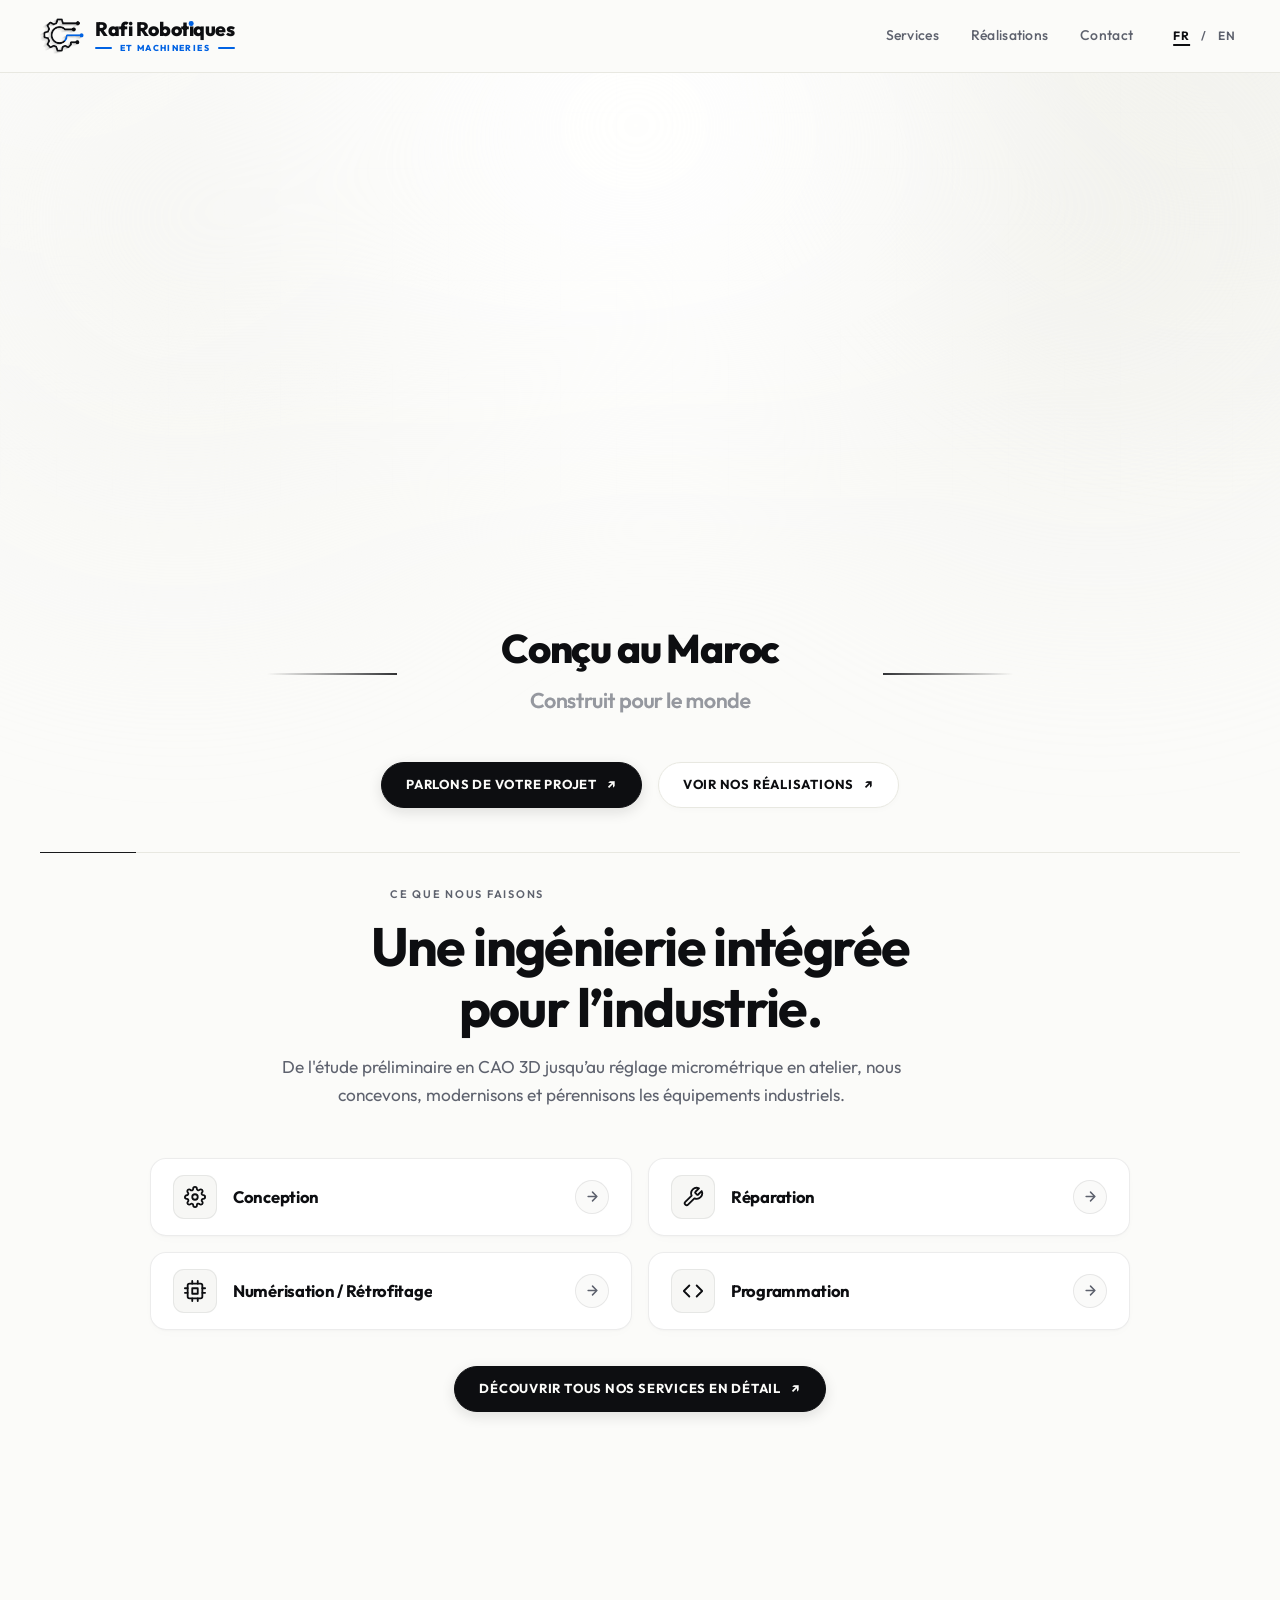
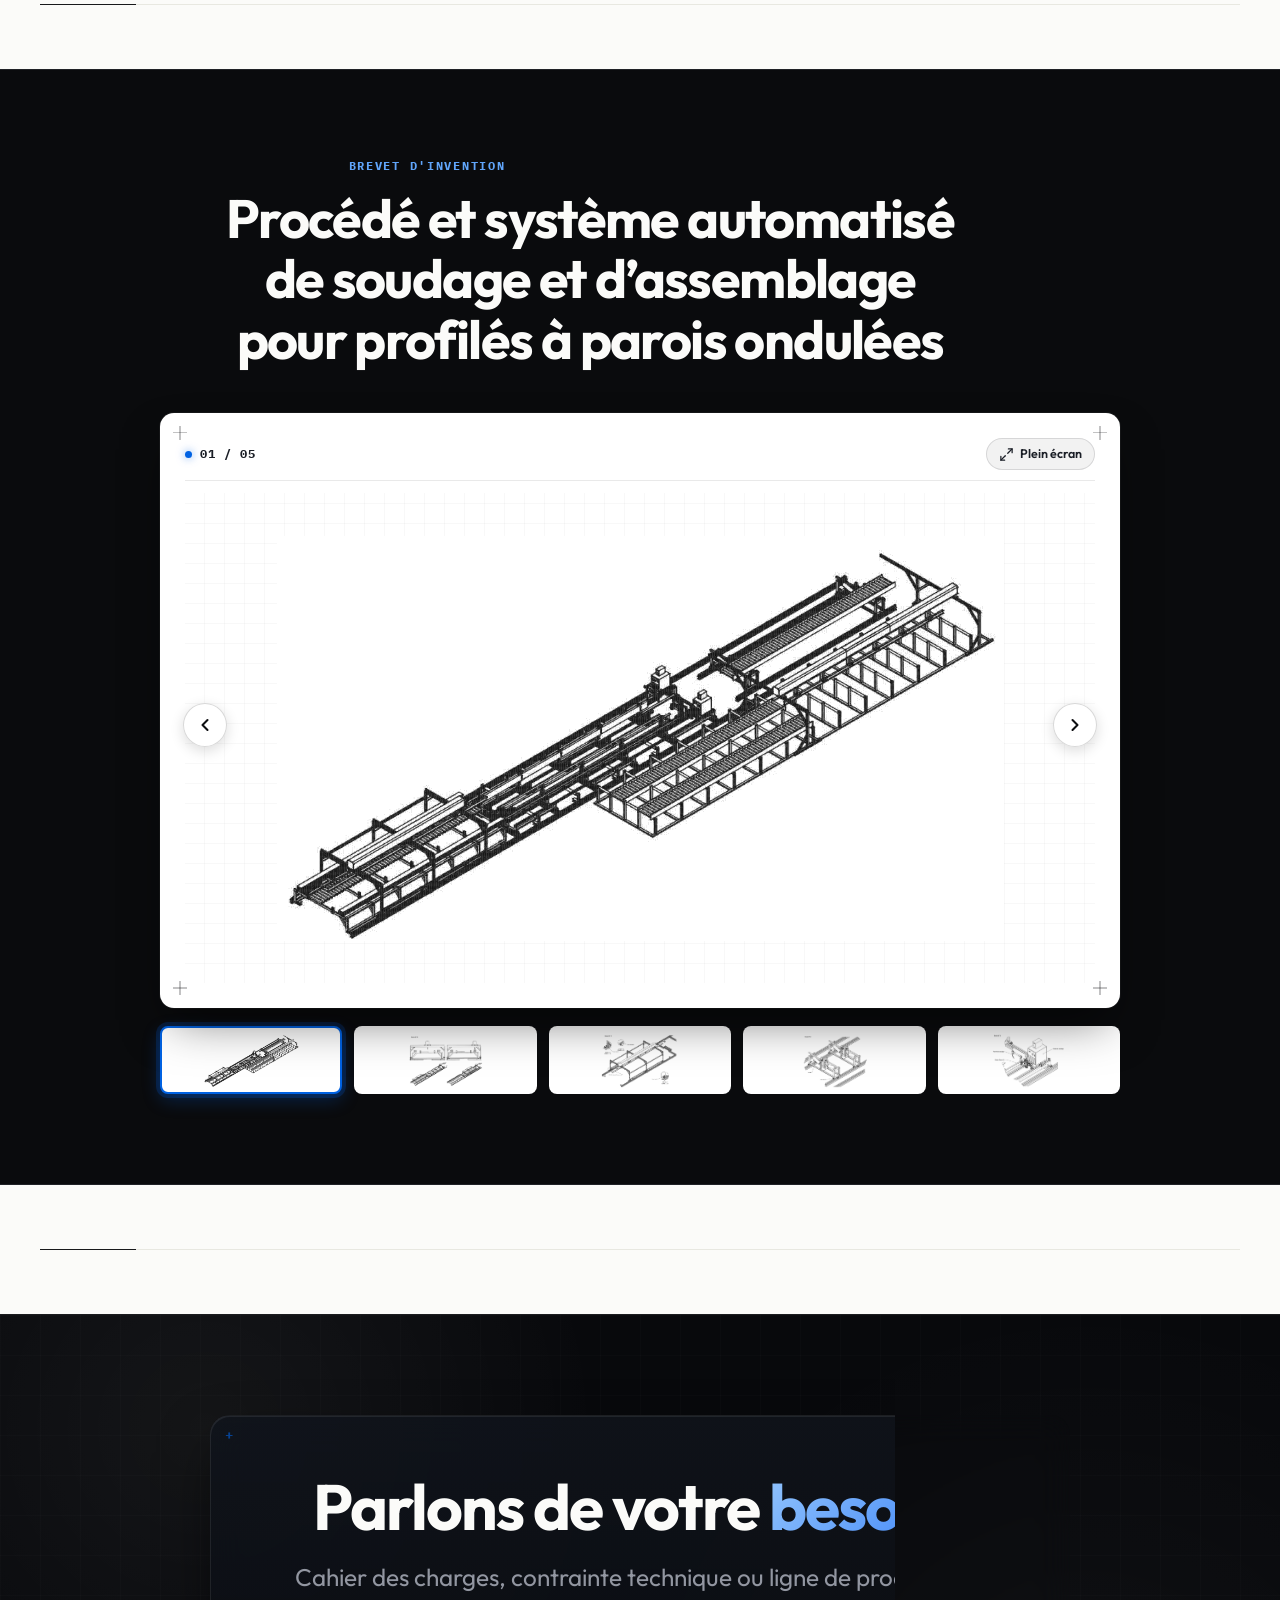
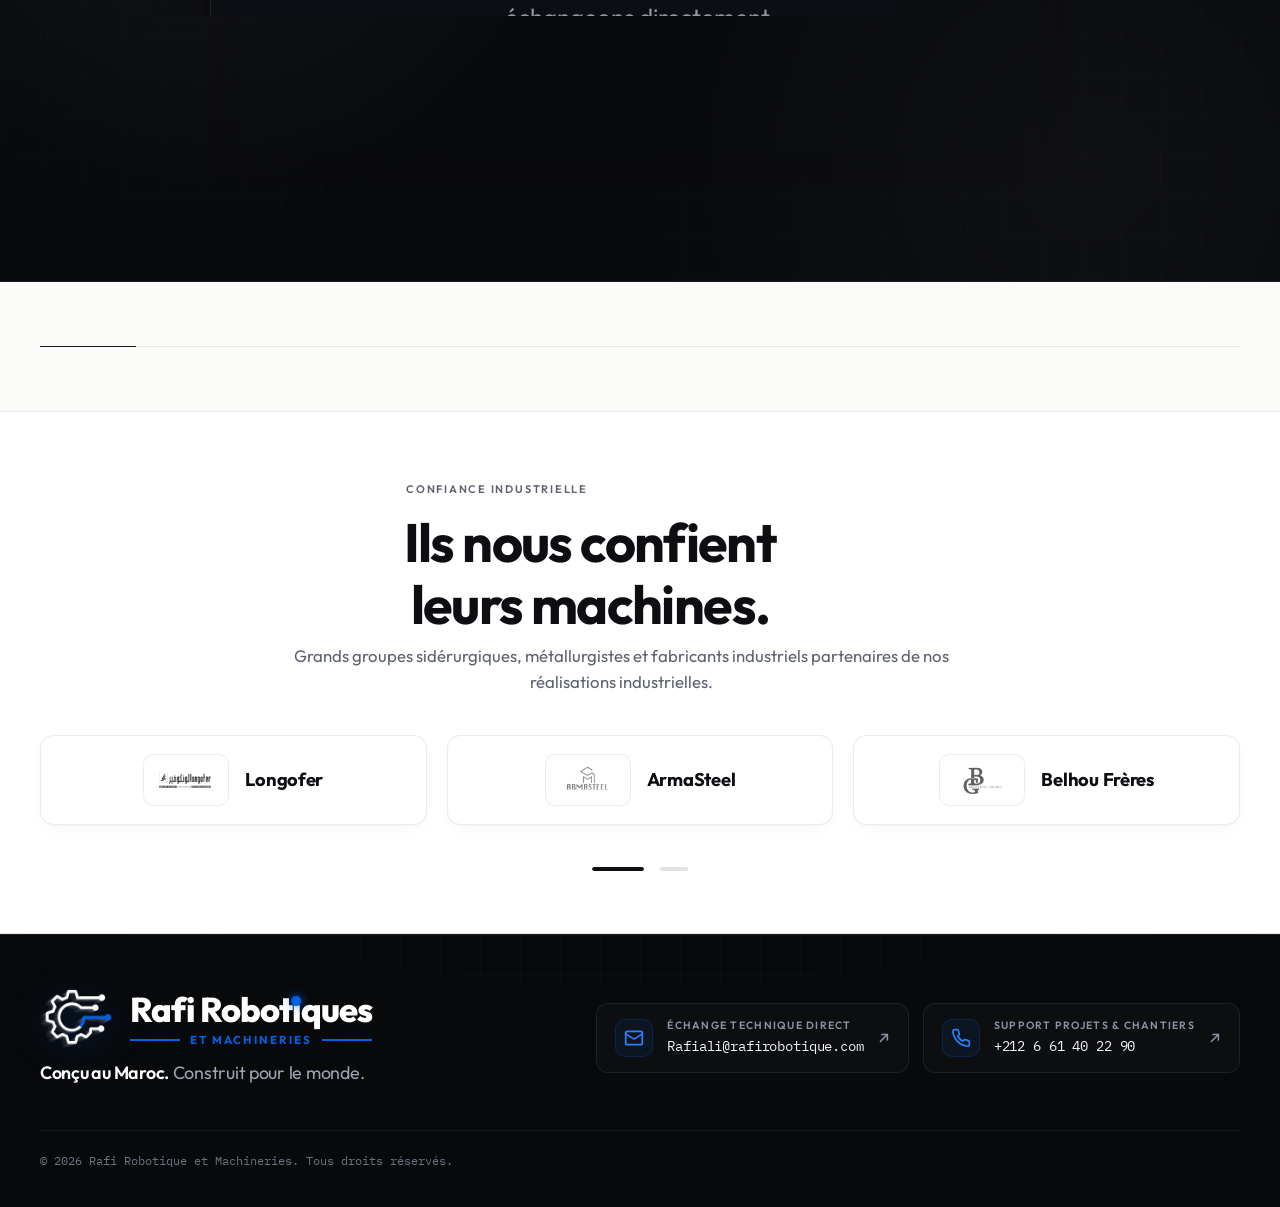
==== commit acf3d6cf: "Fix: correct image filename casing (ArmaSteel, Longofer, Matissar) for Linux/GitHub Pages compatibil" ====
--- a/index.html
+++ b/index.html
@@ -20,11 +20,11 @@
   <meta property="og:title" content="Rafi Robotique et Machineries — Ingénierie industrielle, Casablanca">
   <meta property="og:description" content="Conception, fabrication, programmation PLC Siemens, réparation et rétrofitage CNC de machines industrielles et robots à Casablanca.">
   <meta property="og:url" content="https://rafirobotique.com/">
-  <meta property="og:image" content="/assets/images/logo/rafi-mark-static.png">
+  <meta property="og:image" content="https://rafirobotique.com/assets/images/logo/rafi-mark-static.png">
   <meta name="twitter:card" content="summary_large_image">
   <meta name="twitter:title" content="Rafi Robotique et Machineries — Ingénierie industrielle">
   <meta name="twitter:description" content="Conception, programmation, réparation et retrofitage de machines industrielles et robots à Casablanca, Maroc.">
-  <meta name="twitter:image" content="/assets/images/logo/rafi-mark-static.png">
+  <meta name="twitter:image" content="https://rafirobotique.com/assets/images/logo/rafi-mark-static.png">
   <script type="application/ld+json">
   {
     "@context": "https://schema.org",
@@ -136,9 +136,9 @@
 
   <header class="site-header" id="site-header" data-astro-cid-isef26zo>
     <div class="header-inner container" data-astro-cid-isef26zo>
-      <a class="logo-mark" href="/" aria-label="Rafi Robotiques et Machineries">
+      <a class="logo-mark" href="./" aria-label="Rafi Robotiques et Machineries">
         <div class="logo-icon logo-icon--gear" aria-hidden="true">
-          <img src="/assets/images/logo/rafi-pignon.png" alt="" width="44" height="36" class="logo-pignon-img">
+          <img src="./assets/images/logo/rafi-pignon.png" alt="" width="44" height="36" class="logo-pignon-img">
         </div>
         <div class="logo-text">
           <div class="logo-title-wrap">
@@ -152,15 +152,15 @@
         </div>
       </a>
       <nav class="desktop-nav" aria-label="Navigation principale" data-astro-cid-isef26zo>
-        <a href="/services/" class="nav-link" data-astro-cid-isef26zo>Services</a>
-        <a href="/realisations/" class="nav-link" data-astro-cid-isef26zo>Réalisations</a>
-        <a href="/contact/" class="nav-link nav-link--contact" data-astro-cid-isef26zo>Contact</a>
+        <a href="./services/" class="nav-link" data-astro-cid-isef26zo>Services</a>
+        <a href="./realisations/" class="nav-link" data-astro-cid-isef26zo>Réalisations</a>
+        <a href="./contact/" class="nav-link nav-link--contact" data-astro-cid-isef26zo>Contact</a>
       </nav>
       <div class="header-actions" data-astro-cid-isef26zo>
         <nav class="locale" aria-label="Language" data-astro-cid-nufymefk>
-          <a href="/" aria-label="Français" aria-current="page" data-astro-cid-nufymefk>FR</a>
+          <a href="./" aria-label="Français" aria-current="page" data-astro-cid-nufymefk>FR</a>
           <span aria-hidden="true" data-astro-cid-nufymefk>/</span>
-          <a href="/en/" aria-label="English" data-astro-cid-nufymefk>EN</a>
+          <a href="./en/" aria-label="English" data-astro-cid-nufymefk>EN</a>
         </nav>
         <button class="menu-toggle" type="button" aria-controls="mobile-nav" aria-expanded="false" aria-label="Menu principal">
           <span></span>
@@ -176,19 +176,19 @@
   <div class="mobile-nav-backdrop" id="mobile-nav-backdrop" aria-hidden="true"></div>
   <nav class="mobile-nav" id="mobile-nav" aria-label="Menu mobile" aria-hidden="true">
     <div class="mobile-nav__links">
-      <a href="/" class="mobile-nav__item is-active" aria-current="page" aria-label="Accueil">
+      <a href="./" class="mobile-nav__item is-active" aria-current="page" aria-label="Accueil">
         <span class="mobile-nav__index">01</span>
         <span class="mobile-nav__title">Accueil</span>
         <span class="mobile-nav__arrow" aria-hidden="true">→</span>
       </a>
 
-      <a href="/services/" class="mobile-nav__item" aria-label="Services">
+      <a href="./services/" class="mobile-nav__item" aria-label="Services">
         <span class="mobile-nav__index">02</span>
         <span class="mobile-nav__title">Services</span>
         <span class="mobile-nav__arrow" aria-hidden="true">→</span>
       </a>
 
-      <a href="/realisations/" class="mobile-nav__item" aria-label="Réalisations">
+      <a href="./realisations/" class="mobile-nav__item" aria-label="Réalisations">
         <span class="mobile-nav__index">03</span>
         <span class="mobile-nav__title">Réalisations</span>
         <span class="mobile-nav__arrow" aria-hidden="true">→</span>
@@ -196,7 +196,7 @@
     </div>
 
     <!-- PRIMARY ACTION CTA: CONTACT US -->
-    <a href="/contact/" class="mobile-nav__cta" aria-label="Contact Us">
+    <a href="./contact/" class="mobile-nav__cta" aria-label="Contact Us">
       <span class="mobile-nav__cta-title">
         Contact Us
         <svg width="18" height="18" viewBox="0 0 24 24" fill="none" stroke="currentColor" stroke-width="2.5" stroke-linecap="round" stroke-linejoin="round" aria-hidden="true">
@@ -264,9 +264,9 @@
         <div class="hero-stage hero-enter hero-enter--1" data-astro-cid-yodha2z4>
           <div class="stage-video-wrap" data-astro-cid-yodha2z4>
             <video id="hero-logo-video" autoplay muted playsinline preload="auto" aria-label="Rafi Robotiques et Machineries" data-astro-cid-yodha2z4>
-              <source src="/assets/images/logo/rafi-mark-loop.mp4" type="video/mp4" data-astro-cid-yodha2z4>
+              <source src="./assets/images/logo/rafi-mark-loop.mp4" type="video/mp4" data-astro-cid-yodha2z4>
             </video>
-            <img src="/assets/images/logo/rafi-mark-static.png" alt="Rafi Robotiques et Machineries" width="1536" height="1024" data-astro-cid-yodha2z4>
+            <img src="./assets/images/logo/rafi-mark-static.png" alt="Rafi Robotiques et Machineries" width="1536" height="1024" data-astro-cid-yodha2z4>
           </div>
         </div>
         <!-- Made in Morocco Motto with Scroll-Triggered Dynamic Morph -->
@@ -284,8 +284,8 @@
         </div>
         <!-- Action Buttons -->
         <div class="hero-actions hero-enter hero-enter--3" data-astro-cid-yodha2z4>
-          <a class="button button--primary" href="/contact/" data-astro-cid-j6ocf6pu>Parlons de votre projet<span aria-hidden="true" data-astro-cid-j6ocf6pu>↗</span></a>
-          <a class="button button--secondary" href="/realisations/" data-astro-cid-j6ocf6pu>Voir nos réalisations<span aria-hidden="true" data-astro-cid-j6ocf6pu>↗</span></a>
+          <a class="button button--primary" href="./contact/" data-astro-cid-j6ocf6pu>Parlons de votre projet<span aria-hidden="true" data-astro-cid-j6ocf6pu>↗</span></a>
+          <a class="button button--secondary" href="./realisations/" data-astro-cid-j6ocf6pu>Voir nos réalisations<span aria-hidden="true" data-astro-cid-j6ocf6pu>↗</span></a>
         </div>
       </div>
       <script>
@@ -395,7 +395,7 @@
 
         <div class="services-summary-grid">
           <!-- 1. Conception -->
-          <a class="summary-card glow-card" href="/services/#conception" aria-label="Service Conception">
+          <a class="summary-card glow-card" href="./services/#conception" aria-label="Service Conception">
             <div class="glow-card__spotlight" aria-hidden="true"></div>
             <div class="summary-card__body">
               <div class="summary-card__lead">
@@ -416,7 +416,7 @@
           </a>
 
           <!-- 2. Réparation -->
-          <a class="summary-card glow-card" href="/services/#reparation" aria-label="Service Réparation">
+          <a class="summary-card glow-card" href="./services/#reparation" aria-label="Service Réparation">
             <div class="glow-card__spotlight" aria-hidden="true"></div>
             <div class="summary-card__body">
               <div class="summary-card__lead">
@@ -436,7 +436,7 @@
           </a>
 
           <!-- 3. Numérisation / Rétrofitage -->
-          <a class="summary-card glow-card" href="/services/#numerisation-retrofitage" aria-label="Service Numérisation et Rétrofitage">
+          <a class="summary-card glow-card" href="./services/#numerisation-retrofitage" aria-label="Service Numérisation et Rétrofitage">
             <div class="glow-card__spotlight" aria-hidden="true"></div>
             <div class="summary-card__body">
               <div class="summary-card__lead">
@@ -458,7 +458,7 @@
           </a>
 
           <!-- 4. Programmation -->
-          <a class="summary-card glow-card" href="/services/#programmation" aria-label="Service Programmation">
+          <a class="summary-card glow-card" href="./services/#programmation" aria-label="Service Programmation">
             <div class="glow-card__spotlight" aria-hidden="true"></div>
             <div class="summary-card__body">
               <div class="summary-card__lead">
@@ -480,7 +480,7 @@
         </div>
 
         <div class="services-summary-cta">
-          <a class="button button--primary" href="/services/">Découvrir tous nos services en détail<span aria-hidden="true">↗</span></a>
+          <a class="button button--primary" href="./services/">Découvrir tous nos services en détail<span aria-hidden="true">↗</span></a>
         </div>
       </div>
     </section>
@@ -526,7 +526,7 @@
             <!-- Viewport Image Frame -->
             <div class="patent-frame" id="patent-main-frame" title="Cliquer pour agrandir le dessin">
               <img id="patent-featured-img" 
-                   src="/assets/images/brevet/brevet-30-perspective-ligne-complete.png" 
+                   src="./assets/images/brevet/brevet-30-perspective-ligne-complete.png" 
                    alt="Dessin technique du brevet" 
                    class="patent-featured-img" 
                    width="745" 
@@ -550,31 +550,31 @@
           <div class="patent-thumbs" role="tablist" aria-label="Sélection des planches du brevet">
             <button class="patent-thumb is-active" type="button" role="tab" aria-selected="true" data-index="0" aria-label="Planche 1 sur 5">
               <div class="patent-thumb__preview">
-                <img src="/assets/images/brevet/brevet-30-perspective-ligne-complete.png" alt="" width="112" height="80" loading="lazy">
+                <img src="./assets/images/brevet/brevet-30-perspective-ligne-complete.png" alt="" width="112" height="80" loading="lazy">
               </div>
             </button>
 
             <button class="patent-thumb" type="button" role="tab" aria-selected="false" data-index="1" aria-label="Planche 2 sur 5">
               <div class="patent-thumb__preview">
-                <img src="/assets/images/brevet/brevet-29-elevations-ligne.png" alt="" width="112" height="80" loading="lazy">
+                <img src="./assets/images/brevet/brevet-29-elevations-ligne.png" alt="" width="112" height="80" loading="lazy">
               </div>
             </button>
 
             <button class="patent-thumb" type="button" role="tab" aria-selected="false" data-index="2" aria-label="Planche 3 sur 5">
               <div class="patent-thumb__preview">
-                <img src="/assets/images/brevet/brevet-01-chassis-vue-ensemble.png" alt="" width="112" height="80" loading="lazy">
+                <img src="./assets/images/brevet/brevet-01-chassis-vue-ensemble.png" alt="" width="112" height="80" loading="lazy">
               </div>
             </button>
 
             <button class="patent-thumb" type="button" role="tab" aria-selected="false" data-index="3" aria-label="Planche 4 sur 5">
               <div class="patent-thumb__preview">
-                <img src="/assets/images/brevet/brevet-06-chariots-verins.png" alt="" width="112" height="80" loading="lazy">
+                <img src="./assets/images/brevet/brevet-06-chariots-verins.png" alt="" width="112" height="80" loading="lazy">
               </div>
             </button>
 
             <button class="patent-thumb" type="button" role="tab" aria-selected="false" data-index="4" aria-label="Planche 5 sur 5">
               <div class="patent-thumb__preview">
-                <img src="/assets/images/brevet/brevet-05-poste-soudage.png" alt="" width="112" height="80" loading="lazy">
+                <img src="./assets/images/brevet/brevet-05-poste-soudage.png" alt="" width="112" height="80" loading="lazy">
               </div>
             </button>
           </div>
@@ -594,7 +594,7 @@
               </button>
             </div>
             <div class="patent-modal__body">
-              <img id="patent-modal-img" src="/assets/images/brevet/brevet-30-perspective-ligne-complete.png" alt="">
+              <img id="patent-modal-img" src="./assets/images/brevet/brevet-30-perspective-ligne-complete.png" alt="">
             </div>
           </div>
         </dialog>
@@ -604,23 +604,23 @@
         (function() {
           const drawings = [
             {
-              src: '/assets/images/brevet/brevet-30-perspective-ligne-complete.png',
+              src: './assets/images/brevet/brevet-30-perspective-ligne-complete.png',
               alt: 'Planche 01'
             },
             {
-              src: '/assets/images/brevet/brevet-29-elevations-ligne.png',
+              src: './assets/images/brevet/brevet-29-elevations-ligne.png',
               alt: 'Planche 02'
             },
             {
-              src: '/assets/images/brevet/brevet-01-chassis-vue-ensemble.png',
+              src: './assets/images/brevet/brevet-01-chassis-vue-ensemble.png',
               alt: 'Planche 03'
             },
             {
-              src: '/assets/images/brevet/brevet-06-chariots-verins.png',
+              src: './assets/images/brevet/brevet-06-chariots-verins.png',
               alt: 'Planche 04'
             },
             {
-              src: '/assets/images/brevet/brevet-05-poste-soudage.png',
+              src: './assets/images/brevet/brevet-05-poste-soudage.png',
               alt: 'Planche 05'
             }
           ];
@@ -758,7 +758,7 @@
               </p>
 
               <div class="cta-actions-deck">
-                <a class="cta-btn cta-btn--primary" href="/contact/">
+                <a class="cta-btn cta-btn--primary" href="./contact/">
                   <span class="cta-btn__text">Initier une étude de projet</span>
                   <span class="cta-btn__icon" aria-hidden="true">
                     <svg width="18" height="18" viewBox="0 0 24 24" fill="none" stroke="currentColor" stroke-width="2.2" stroke-linecap="round" stroke-linejoin="round">
@@ -803,7 +803,7 @@
                   <div class="glow-card__spotlight" aria-hidden="true"></div>
                   <div class="trust-card__inner">
                     <div class="trust-logo-box">
-                      <img src="/assets/images/clients/longofer.png" alt="Logo Longofer" class="trust-logo trust-logo--wide" width="86" height="52" loading="lazy">
+                      <img src="./assets/images/clients/Longofer.png" alt="Logo Longofer" class="trust-logo trust-logo--wide" width="86" height="52" loading="lazy">
                     </div>
                     <div class="trust-card__meta">
                       <h3 class="trust-client-name">Longofer</h3>
@@ -815,7 +815,7 @@
                   <div class="glow-card__spotlight" aria-hidden="true"></div>
                   <div class="trust-card__inner">
                     <div class="trust-logo-box">
-                      <img src="/assets/images/clients/armasteel.webp" alt="Logo ArmaSteel" class="trust-logo trust-logo--compact" width="86" height="52" loading="lazy">
+                      <img src="./assets/images/clients/ArmaSteel.webp" alt="Logo ArmaSteel" class="trust-logo trust-logo--compact" width="86" height="52" loading="lazy">
                     </div>
                     <div class="trust-card__meta">
                       <h3 class="trust-client-name">ArmaSteel</h3>
@@ -827,7 +827,7 @@
                   <div class="glow-card__spotlight" aria-hidden="true"></div>
                   <div class="trust-card__inner">
                     <div class="trust-logo-box">
-                      <img src="/assets/images/clients/belhou-freres.webp" alt="Logo Belhou Frères" class="trust-logo trust-logo--compact" width="86" height="52" loading="lazy">
+                      <img src="./assets/images/clients/belhou-freres.webp" alt="Logo Belhou Frères" class="trust-logo trust-logo--compact" width="86" height="52" loading="lazy">
                     </div>
                     <div class="trust-card__meta">
                       <h3 class="trust-client-name">Belhou Frères</h3>
@@ -844,7 +844,7 @@
                   <div class="glow-card__spotlight" aria-hidden="true"></div>
                   <div class="trust-card__inner">
                     <div class="trust-logo-box">
-                      <img src="/assets/images/clients/univers-acier.png" alt="Logo Univers Acier" class="trust-logo trust-logo--balanced" width="86" height="52" loading="lazy">
+                      <img src="./assets/images/clients/univers-acier.png" alt="Logo Univers Acier" class="trust-logo trust-logo--balanced" width="86" height="52" loading="lazy">
                     </div>
                     <div class="trust-card__meta">
                       <h3 class="trust-client-name">Univers Acier</h3>
@@ -856,7 +856,7 @@
                   <div class="glow-card__spotlight" aria-hidden="true"></div>
                   <div class="trust-card__inner">
                     <div class="trust-logo-box">
-                      <img src="/assets/images/clients/mif-maroc.jpg" alt="Logo Mif Maroc" class="trust-logo trust-logo--wide" width="86" height="52" loading="lazy">
+                      <img src="./assets/images/clients/mif-maroc.jpg" alt="Logo Mif Maroc" class="trust-logo trust-logo--wide" width="86" height="52" loading="lazy">
                     </div>
                     <div class="trust-card__meta">
                       <h3 class="trust-client-name">Mif Maroc</h3>
@@ -868,7 +868,7 @@
                   <div class="glow-card__spotlight" aria-hidden="true"></div>
                   <div class="trust-card__inner">
                     <div class="trust-logo-box">
-                      <img src="/assets/images/clients/fabrimetal.jpg" alt="Logo Fabrimetal SARL" class="trust-logo trust-logo--compact" width="86" height="52" loading="lazy">
+                      <img src="./assets/images/clients/fabrimetal.jpg" alt="Logo Fabrimetal SARL" class="trust-logo trust-logo--compact" width="86" height="52" loading="lazy">
                     </div>
                     <div class="trust-card__meta">
                       <h3 class="trust-client-name">Fabrimetal SARL</h3>
@@ -900,9 +900,9 @@
       <!-- Row 1: Brand Anchor + Motto + Direct Contact Hub -->
       <div class="footer-top-deck">
         <div class="footer-identity-block">
-          <a class="footer-brand footer-brand--large" href="/" aria-label="Rafi Robotiques et Machineries — Accueil">
+          <a class="footer-brand footer-brand--large" href="./" aria-label="Rafi Robotiques et Machineries — Accueil">
             <div class="footer-brand__mark" aria-hidden="true">
-              <img src="/assets/images/logo/rafi-pignon-white.png" alt="" width="68" height="56" class="footer-pignon-img">
+              <img src="./assets/images/logo/rafi-pignon-white.png" alt="" width="68" height="56" class="footer-pignon-img">
             </div>
             <div class="footer-brand__text">
               <div class="footer-brand__title-row">
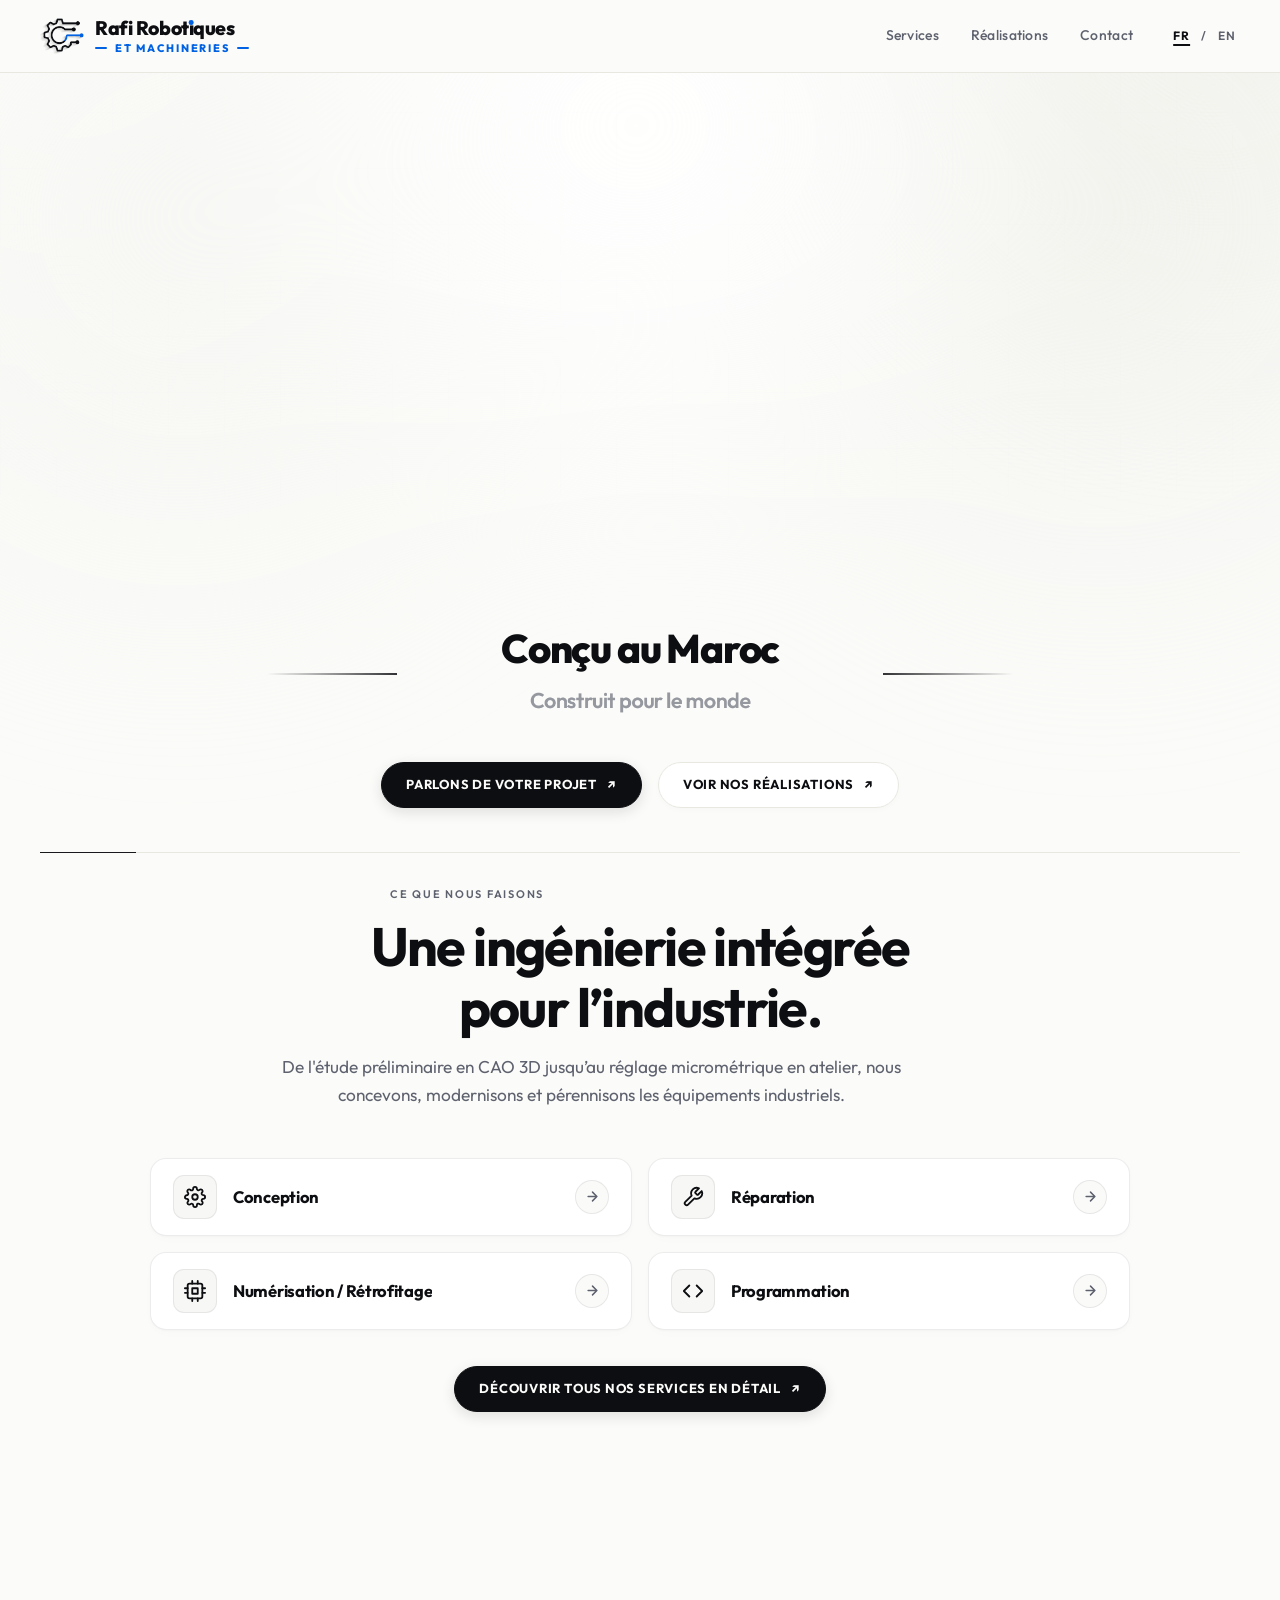
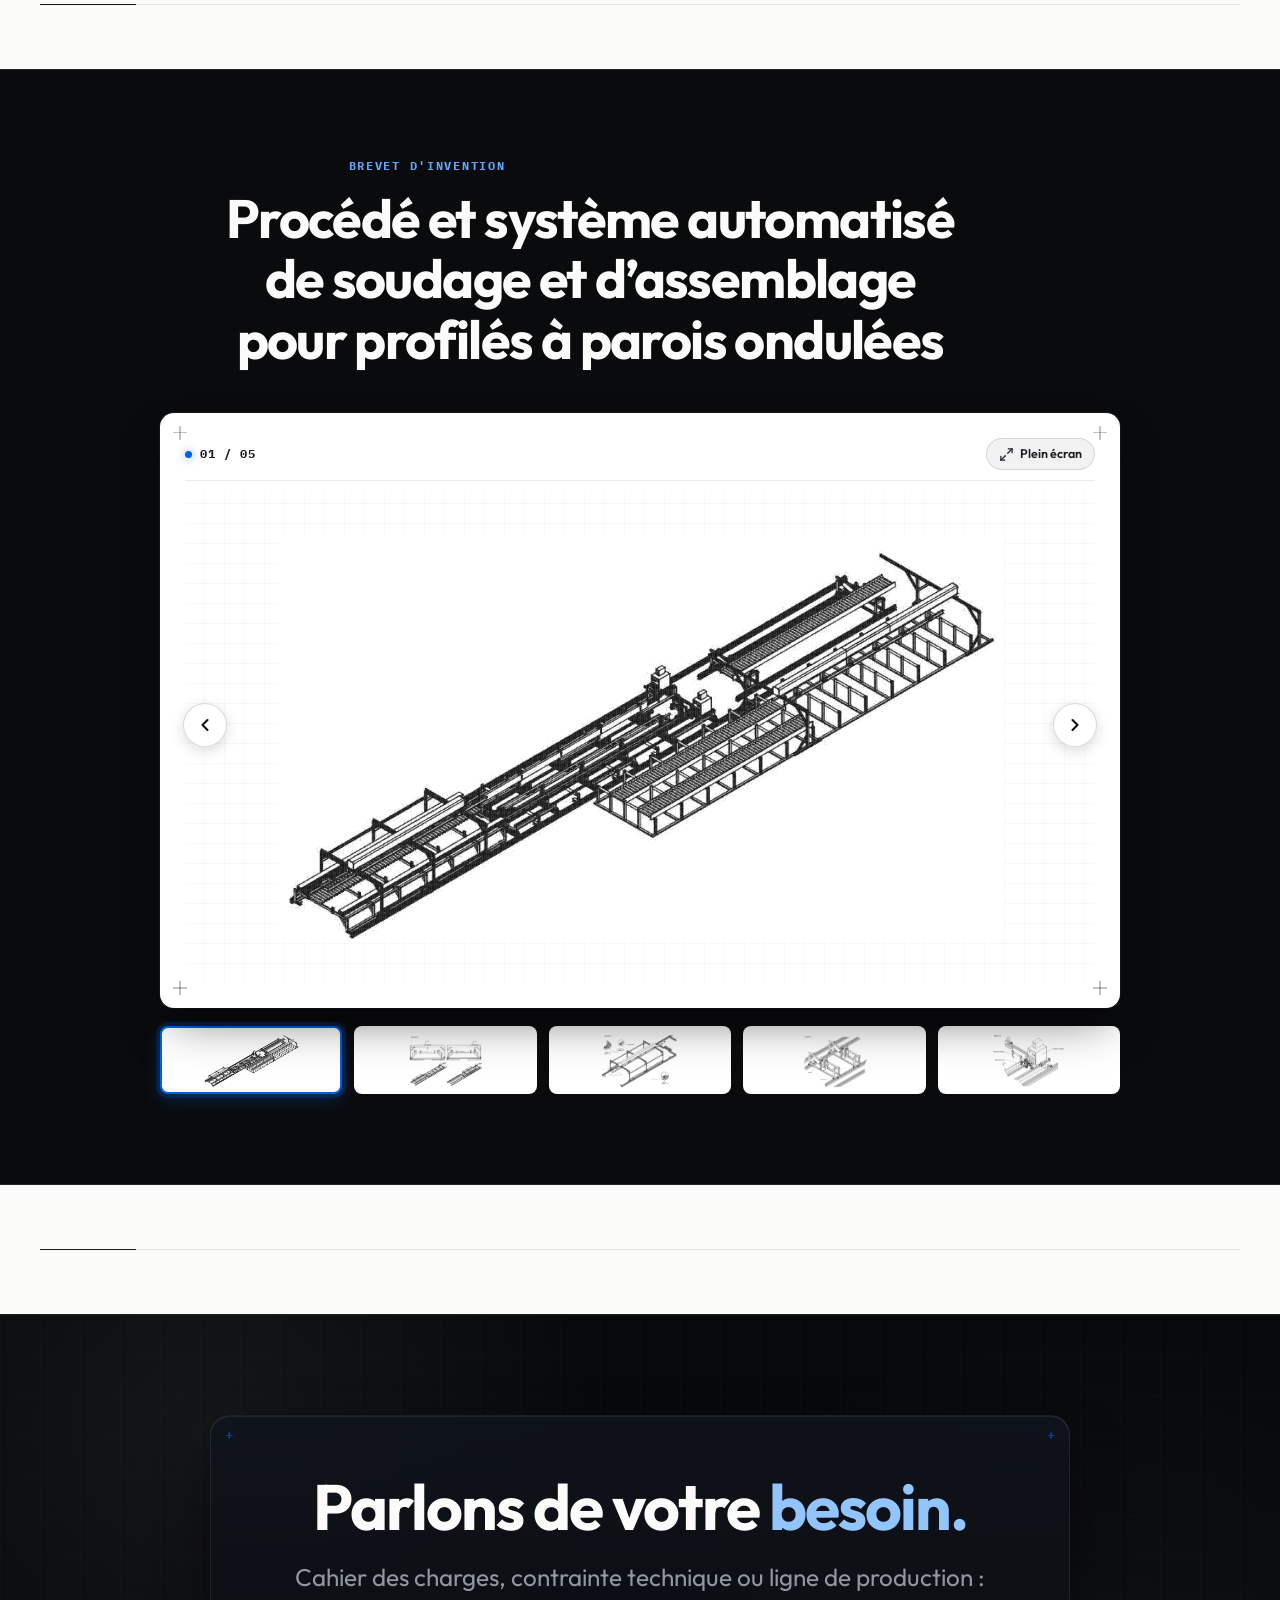
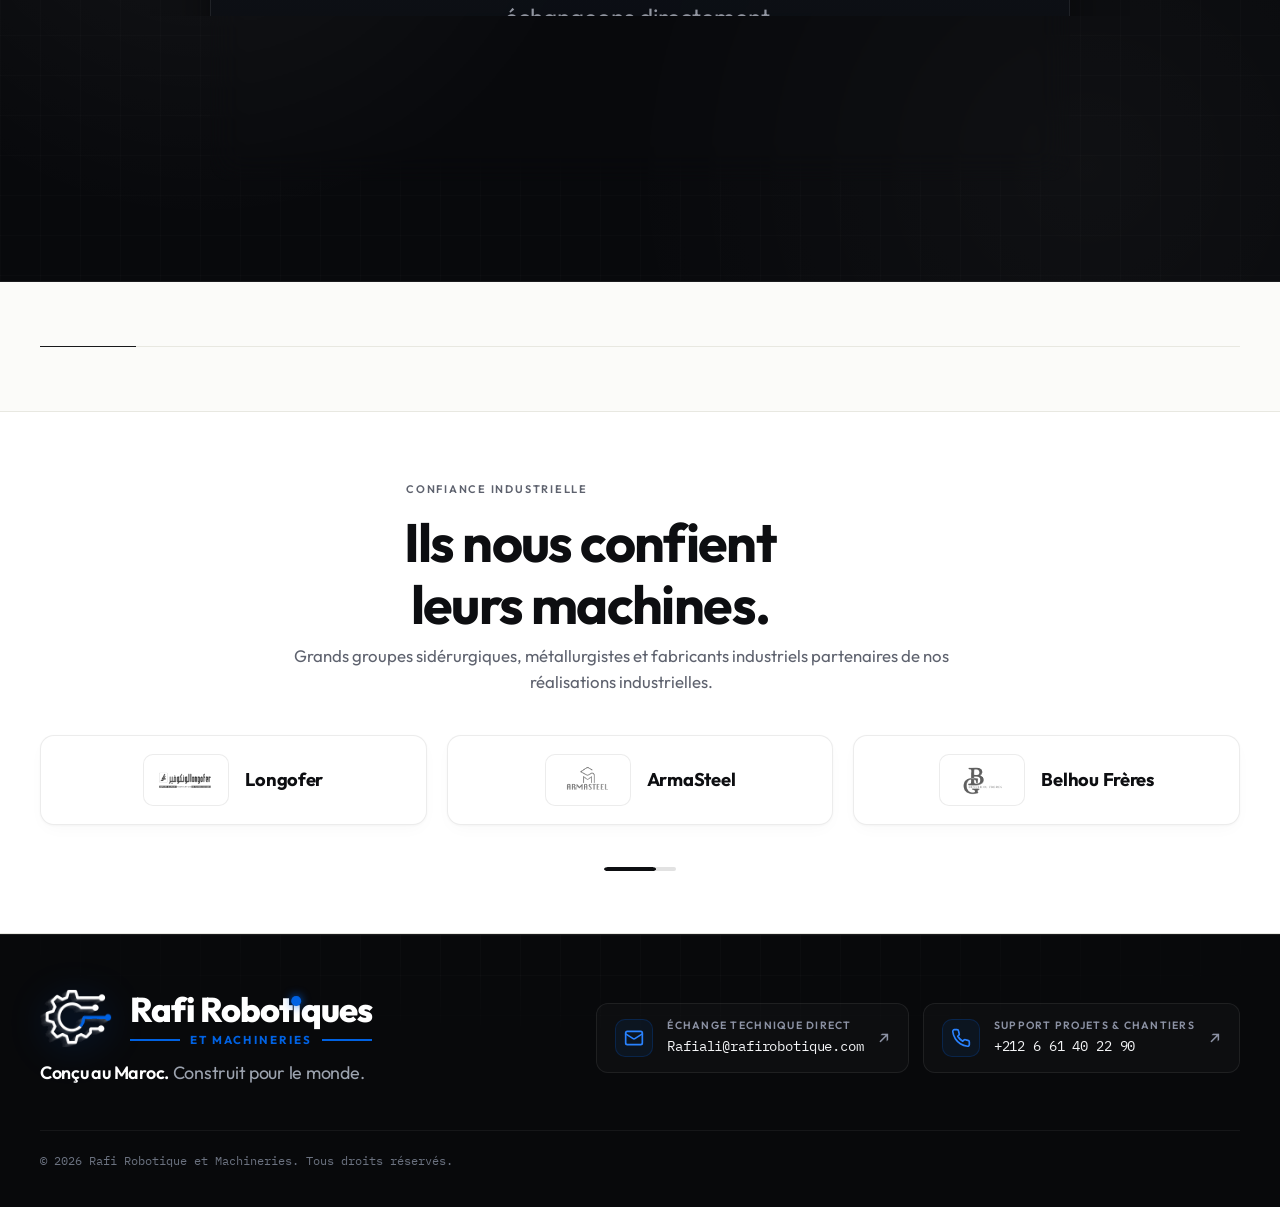
==== commit 373ebc84: "h" ====
--- a/index.html
+++ b/index.html
@@ -10,6 +10,10 @@
   <title>Rafi Robotique et Machineries — Ingénierie industrielle | Rafi Robotique et Machineries — Ingénierie Industrielle, Casablanca</title>
   <meta name="description" content="Conception, programmation, réparation et retrofitage de machines industrielles et robots à Casablanca, Maroc. Bureau d'études et atelier de fabrication spécialisé.">
   <link rel="canonical" href="https://rafirobotique.com/">
+  <link rel="alternate" hreflang="fr" href="https://rafirobotique.com/">
+  <link rel="alternate" hreflang="fr-MA" href="https://rafirobotique.com/">
+  <link rel="alternate" hreflang="en" href="https://rafirobotique.com/en/">
+  <link rel="alternate" hreflang="x-default" href="https://rafirobotique.com/">
   <meta name="geo.region" content="MA-06">
   <meta name="geo.placename" content="Casablanca">
   <meta name="geo.position" content="33.5731;-7.5898">
@@ -25,111 +29,117 @@
   <meta name="twitter:title" content="Rafi Robotique et Machineries — Ingénierie industrielle">
   <meta name="twitter:description" content="Conception, programmation, réparation et retrofitage de machines industrielles et robots à Casablanca, Maroc.">
   <meta name="twitter:image" content="https://rafirobotique.com/assets/images/logo/rafi-mark-static.png">
+  <link rel="stylesheet" href="./style.css">
+        <meta name="robots" content="index,follow,max-image-preview:large,max-snippet:-1,max-video-preview:-1">
+  <meta property="og:locale:alternate" content="en_US">
+  <meta property="og:image:alt" content="Rafi Robotique et Machineries — ingénierie industrielle">
+  <meta name="twitter:image:alt" content="Rafi Robotique et Machineries — ingénierie industrielle">
   <script type="application/ld+json">
-  {
-    "@context": "https://schema.org",
-    "@type": ["Organization", "LocalBusiness", "ProfessionalService"],
-    "@id": "https://rafirobotique.com/#organization",
-    "name": "Rafi Robotique et Machineries",
-    "alternateName": "RAFI Machineries & Robotique",
-    "url": "https://rafirobotique.com",
-    "logo": "https://rafirobotique.com/assets/images/logo/rafi-mark-static.png",
-    "foundingDate": "2008",
-    "email": "Rafiali@rafirobotique.com",
-    "telephone": "+212 6 61 40 22 90",
-    "description": "Conception, fabrication, programmation PLC Siemens, réparation et rétrofitage CNC de machines industrielles et robots à Casablanca, Maroc.",
-    "priceRange": "$$$$",
-    "currenciesAccepted": "MAD, EUR, USD",
-    "address": {
-      "@type": "PostalAddress",
-      "addressLocality": "Casablanca",
-      "addressRegion": "Casablanca-Settat",
-      "postalCode": "20000",
-      "addressCountry": "MA"
+{
+  "@context": "https://schema.org",
+  "@graph": [
+    {
+      "@context": "https://schema.org",
+      "@type": [
+        "Organization",
+        "LocalBusiness",
+        "ProfessionalService"
+      ],
+      "@id": "https://rafirobotique.com/#organization",
+      "name": "Rafi Robotiques et Machineries",
+      "alternateName": "RAFI Machineries & Robotique",
+      "url": "https://rafirobotique.com",
+      "logo": "https://rafirobotique.com/assets/images/logo/rafi-mark-static.png",
+      "foundingDate": "2008",
+      "email": "Rafiali@rafirobotique.com",
+      "telephone": "+212 6 61 40 22 90",
+      "description": "Conception, fabrication, programmation PLC Siemens, réparation et rétrofitage CNC de machines industrielles et robots à Casablanca, Maroc.",
+      "priceRange": "$$$$",
+      "currenciesAccepted": "MAD, EUR, USD",
+      "address": {
+        "@type": "PostalAddress",
+        "addressLocality": "Casablanca",
+        "addressRegion": "Casablanca-Settat",
+        "postalCode": "20000",
+        "addressCountry": "MA"
+      },
+      "geo": {
+        "@type": "GeoCoordinates",
+        "latitude": 33.5731,
+        "longitude": -7.5898
+      },
+      "areaServed": [
+        {
+          "@type": "AdministrativeArea",
+          "name": "Casablanca-Settat"
+        },
+        {
+          "@type": "AdministrativeArea",
+          "name": "Tanger-Tétouan-Al Hoceïma"
+        },
+        {
+          "@type": "AdministrativeArea",
+          "name": "Rabat-Salé-Kénitra"
+        },
+        {
+          "@type": "Country",
+          "name": "Morocco"
+        },
+        {
+          "@type": "Continent",
+          "name": "Africa"
+        }
+      ],
+      "knowsAbout": [
+        "Rétrofitage CNC Maroc",
+        "Conception machine spéciale",
+        "Programmation PLC Siemens & Automatisme",
+        "Robotique industrielle 5 axes",
+        "Maintenance industrielle & Réhabilitation machine-outil",
+        "Usinage de précision & Tôlerie lourde"
+      ],
+      "legalName": "Rafi Robotiques et Machineries"
     },
-    "geo": {
-      "@type": "GeoCoordinates",
-      "latitude": 33.5731,
-      "longitude": -7.5898
+    {
+      "@context": "https://schema.org",
+      "@type": "CreativeWork",
+      "name": "Brevet d’invention — ligne d’assemblage et de soudage",
+      "dateCreated": "2024-03",
+      "award": "Brevet d’invention OMPIC, mars 2024",
+      "description": "Invention pour une ligne d’assemblage et de soudage de profilés métalliques à paroi ondulée.",
+      "creator": {
+        "@id": "https://rafirobotique.com/#organization"
+      }
     },
-    "areaServed": [
-      { "@type": "AdministrativeArea", "name": "Casablanca-Settat" },
-      { "@type": "AdministrativeArea", "name": "Tanger-Tétouan-Al Hoceïma" },
-      { "@type": "AdministrativeArea", "name": "Rabat-Salé-Kénitra" },
-      { "@type": "Country", "name": "Morocco" },
-      { "@type": "Continent", "name": "Africa" }
-    ],
-    "knowsAbout": [
-      "Rétrofitage CNC Maroc",
-      "Conception machine spéciale",
-      "Programmation PLC Siemens & Automatisme",
-      "Robotique industrielle 5 axes",
-      "Maintenance industrielle & Réhabilitation machine-outil",
-      "Usinage de précision & Tôlerie lourde"
-    ]
-  }
+    {
+      "@context": "https://schema.org",
+      "@type": "BreadcrumbList",
+      "itemListElement": [
+        {
+          "@type": "ListItem",
+          "position": 1,
+          "name": "Accueil",
+          "item": "https://rafirobotique.com/"
+        }
+      ]
+    },
+    {
+      "@context": "https://schema.org",
+      "@type": "WebPage",
+      "@id": "https://rafirobotique.com/#webpage",
+      "url": "https://rafirobotique.com/",
+      "name": "Rafi Robotique et Machineries — Ingénierie industrielle | Rafi Robotique et Machineries — Ingénierie Industrielle, Casablanca",
+      "inLanguage": "fr-MA",
+      "isPartOf": {
+        "@id": "https://rafirobotique.com/#website"
+      },
+      "about": {
+        "@id": "https://rafirobotique.com/#organization"
+      }
+    }
+  ]
+}
   </script>
-  <script type="application/ld+json">
-  {
-    "@context": "https://schema.org",
-    "@type": "CreativeWork",
-    "name": "Brevet d’invention — ligne d’assemblage et de soudage",
-    "dateCreated": "2024-03",
-    "award": "Brevet d’invention OMPIC, mars 2024",
-    "description": "Invention pour une ligne d’assemblage et de soudage de profilés métalliques à paroi ondulée.",
-    "creator": { "@id": "https://rafirobotique.com/#organization" }
-  }
-  </script>
-  <script type="application/ld+json">
-  {
-    "@context": "https://schema.org",
-    "@type": "BreadcrumbList",
-    "itemListElement": [
-      { "@type": "ListItem", "position": 1, "name": "Accueil", "item": "https://rafirobotique.com/" }
-    ]
-  }
-  </script>
-  <script type="application/ld+json">
-  {
-    "@context": "https://schema.org",
-    "@type": "FAQPage",
-    "mainEntity": [
-      {
-        "@type": "Question",
-        "name": "Pouvez-vous convertir une machine conventionnelle en CNC ?",
-        "acceptedAnswer": {
-          "@type": "Answer",
-          "text": "Oui. Nous retrofitons des machines 2, 3 et 4 axes avec une armoire de commande conçue en interne au Maroc, des servomoteurs synchrones, des variateurs adaptés et des vis à billes rectifiées pour une répétabilité micrométrique. La solution est couverte par une garantie de 2 ans."
-        }
-      },
-      {
-        "@type": "Question",
-        "name": "Travaillez-vous avec les automates Siemens et autres marques ?",
-        "acceptedAnswer": {
-          "@type": "Answer",
-          "text": "Oui. Notre bureau d'études maîtrise parfaitement l’environnement Siemens (S7-1200, S7-1500, TIA Portal, WinCC), ainsi que Schneider Electric, Omron et Fanuc. Nous développons des IHM ergonomiques et remettons le code source documenté."
-        }
-      },
-      {
-        "@type": "Question",
-        "name": "Quel est votre délai d’intervention en cas de panne bloquante ?",
-        "acceptedAnswer": {
-          "@type": "Answer",
-          "text": "En cas d’urgence industrielle, nos équipes se mobilisent sous 24 à 48 heures pour un premier diagnostic sur site. Nous réalisons l'usinage express de pièces sur mesure ou la reprogrammation de sécurité directement dans notre atelier de Casablanca."
-        }
-      },
-      {
-        "@type": "Question",
-        "name": "Où intervenez-vous pour les installations et la maintenance industrielle ?",
-        "acceptedAnswer": {
-          "@type": "Answer",
-          "text": "Notre usine et atelier d'usinage sont situés à Casablanca, et nous intervenons sur site dans tout le Maroc (Tanger, Casablanca, Rabat, Kénitra, Fès, Marrakech, etc.) ainsi qu'à l'international."
-        }
-      }
-    ]
-  }
-  </script>
-  <link rel="stylesheet" href="./style.css">
 </head>
 <body>
   <a class="skip-link" href="#main-content">Aller au contenu</a>
@@ -263,10 +273,10 @@
         <!-- Logo Animation Centerpiece -->
         <div class="hero-stage hero-enter hero-enter--1" data-astro-cid-yodha2z4>
           <div class="stage-video-wrap" data-astro-cid-yodha2z4>
-            <video id="hero-logo-video" autoplay muted playsinline preload="auto" aria-label="Rafi Robotiques et Machineries" data-astro-cid-yodha2z4>
+            <video id="hero-logo-video" autoplay muted playsinline preload="metadata" aria-label="Rafi Robotiques et Machineries" data-astro-cid-yodha2z4>
               <source src="./assets/images/logo/rafi-mark-loop.mp4" type="video/mp4" data-astro-cid-yodha2z4>
             </video>
-            <img src="./assets/images/logo/rafi-mark-static.png" alt="Rafi Robotiques et Machineries" width="1536" height="1024" data-astro-cid-yodha2z4>
+            <img src="[data-uri]" data-src="./assets/images/logo/rafi-mark-static.png" alt="Rafi Robotiques et Machineries" width="1536" height="1024" loading="lazy" decoding="async" data-astro-cid-yodha2z4>
           </div>
         </div>
         <!-- Made in Morocco Motto with Scroll-Triggered Dynamic Morph -->
@@ -294,6 +304,15 @@
         const motto = document.getElementById('hero-motto');
         const upperPhrase = document.querySelector('.motto-phrase--upper');
         const lowerPhrase = document.querySelector('.motto-phrase--lower');
+        const fallbackImage = stageWrap?.querySelector('img[data-src]');
+
+        function activateFallback() {
+          if (fallbackImage && fallbackImage.dataset.loaded !== 'true') {
+            fallbackImage.src = fallbackImage.dataset.src;
+            fallbackImage.dataset.loaded = 'true';
+          }
+          stageWrap?.classList.add('has-fallback');
+        }
 
         function revealMotto() {
           if (motto) {
@@ -320,12 +339,15 @@
             }
           });
           heroVid.addEventListener('error', () => {
-            stageWrap?.classList.add('has-fallback');
+            activateFallback();
             finishAnimation();
           });
+          if (window.matchMedia('(prefers-reduced-motion: reduce)').matches) {
+            activateFallback();
+          }
           setTimeout(revealMotto, 2200);
         } else {
-          stageWrap?.classList.add('has-fallback');
+          activateFallback();
           finishAnimation();
         }
 
@@ -963,13 +985,18 @@
   <script>
     // 1. Interactive Spotlight Glow Effect on Cards & Footer Capsules
     document.querySelectorAll('.glow-card, .footer-contact-capsule').forEach((card) => {
+      let pointerFrame = 0;
+      let lastEvent;
       card.addEventListener('mousemove', (e) => {
-        const rect = card.getBoundingClientRect();
-        const x = e.clientX - rect.left;
-        const y = e.clientY - rect.top;
-        card.style.setProperty('--mouse-x', `${x}px`);
-        card.style.setProperty('--mouse-y', `${y}px`);
-      });
+        lastEvent = e;
+        if (pointerFrame) return;
+        pointerFrame = requestAnimationFrame(() => {
+          const rect = card.getBoundingClientRect();
+          card.style.setProperty('--mouse-x', `${lastEvent.clientX - rect.left}px`);
+          card.style.setProperty('--mouse-y', `${lastEvent.clientY - rect.top}px`);
+          pointerFrame = 0;
+        });
+      }, { passive: true });
     });
 
     // 2. Scroll Reveal Observer for Refined Staggered Entrances
@@ -1036,12 +1063,18 @@
             activeDot.classList.add('is-animating');
           }
         }
-        timer = setInterval(() => {
-          if (!isPaused) {
-            nextBatch();
-          }
-        }, INTERVAL_MS);
+        if (document.hidden || isPaused) return;
+        timer = setInterval(nextBatch, INTERVAL_MS);
       }
+
+      document.addEventListener('visibilitychange', () => {
+        if (document.hidden) {
+          clearInterval(timer);
+          timer = null;
+        } else {
+          startTimer();
+        }
+      });
 
       dots.forEach((dot) => {
         dot.addEventListener('click', () => {
@@ -1115,4 +1148,4 @@
     })();
   </script>
 </body>
-</html>+</html>
--- a/style.css
+++ b/style.css
@@ -85,7 +85,7 @@
   letter-spacing: 0.16em;
   color: var(--brand-blue, #0062e3);
   text-transform: uppercase;
-  font-size: 0.54rem;
+  font-size: 0.68rem;
   font-weight: 800;
   white-space: nowrap;
   line-height: 1;
@@ -407,7 +407,7 @@
   justify-content: center;
   color: var(--ink);
   flex-shrink: 0;
-  transition: all 0.22s cubic-bezier(0.16, 1, 0.3, 1);
+  transition: background-color 0.22s cubic-bezier(0.16, 1, 0.3, 1), border-color 0.22s cubic-bezier(0.16, 1, 0.3, 1), color 0.22s cubic-bezier(0.16, 1, 0.3, 1), transform 0.22s cubic-bezier(0.16, 1, 0.3, 1);
 }
 .summary-card:hover .summary-card__icon {
   background: rgba(0, 98, 227, 0.08);
@@ -441,7 +441,7 @@
   justify-content: center;
   color: var(--mist);
   flex-shrink: 0;
-  transition: all 0.22s cubic-bezier(0.16, 1, 0.3, 1);
+  transition: background-color 0.22s cubic-bezier(0.16, 1, 0.3, 1), border-color 0.22s cubic-bezier(0.16, 1, 0.3, 1), color 0.22s cubic-bezier(0.16, 1, 0.3, 1), transform 0.22s cubic-bezier(0.16, 1, 0.3, 1);
 }
 .summary-card:hover .summary-card__arrow {
   background: var(--ink);
@@ -653,13 +653,14 @@
   border-radius: 999px;
   position: relative;
   overflow: hidden;
-  transition: width 0.35s cubic-bezier(0.23, 1, 0.32, 1), background-color 0.2s ease;
+  transition: transform 0.35s cubic-bezier(0.23, 1, 0.32, 1), background-color 0.2s ease;
+  transform-origin: left center;
 }
 .trust-dot-btn:hover .trust-dot__track {
   background: rgba(13, 14, 17, 0.24);
 }
 .trust-dot-btn.is-active .trust-dot__track {
-  width: 52px;
+  transform: scaleX(1.86);
   background: rgba(13, 14, 17, 0.15);
 }
 .trust-dot__progress {
@@ -1514,9 +1515,7 @@
 }
 
 .cta-headline-gradient {
-  background: linear-gradient(135deg, #93c5fd 0%, #3b82f6 100%);
-  -webkit-background-clip: text;
-  -webkit-text-fill-color: transparent;
+  color: #93c5fd;
 }
 
 .cta-lead {
@@ -1654,4 +1653,4 @@
     font-size: 0.92rem;
     justify-content: center;
   }
-}+}
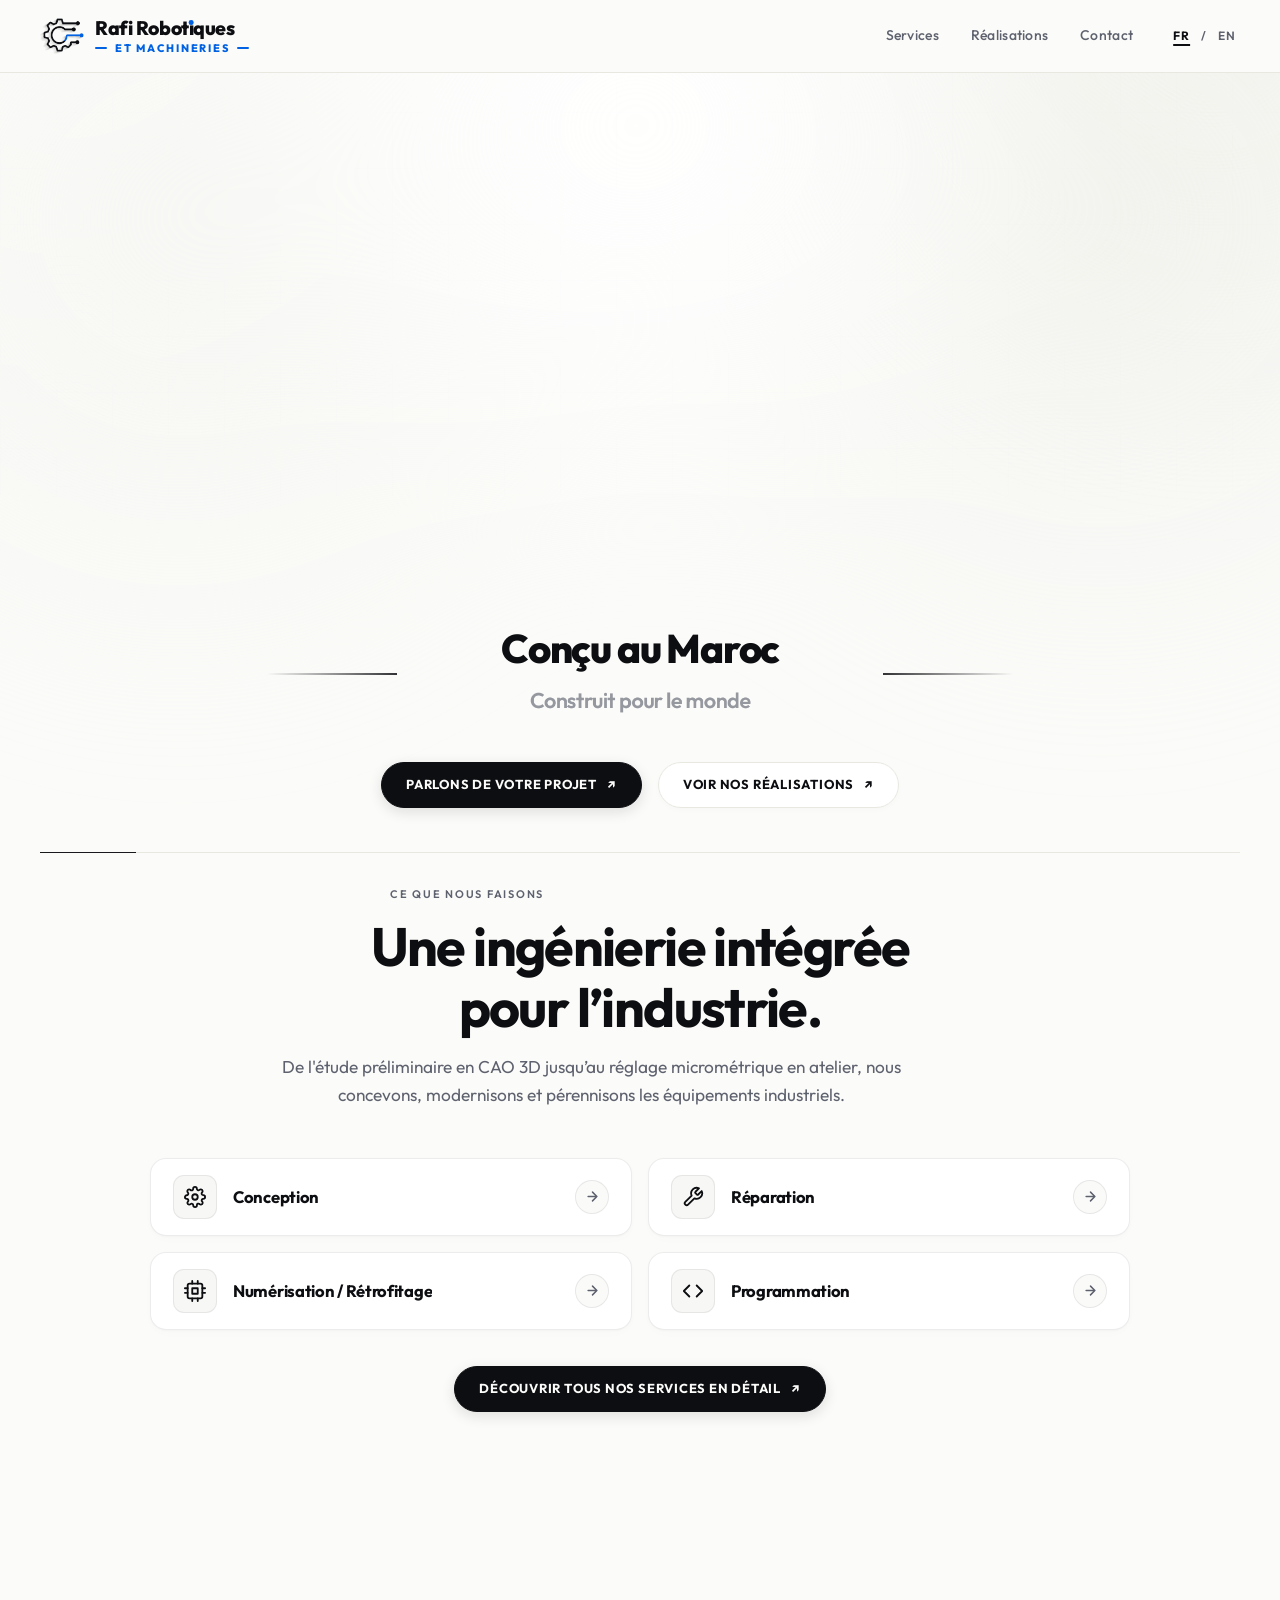
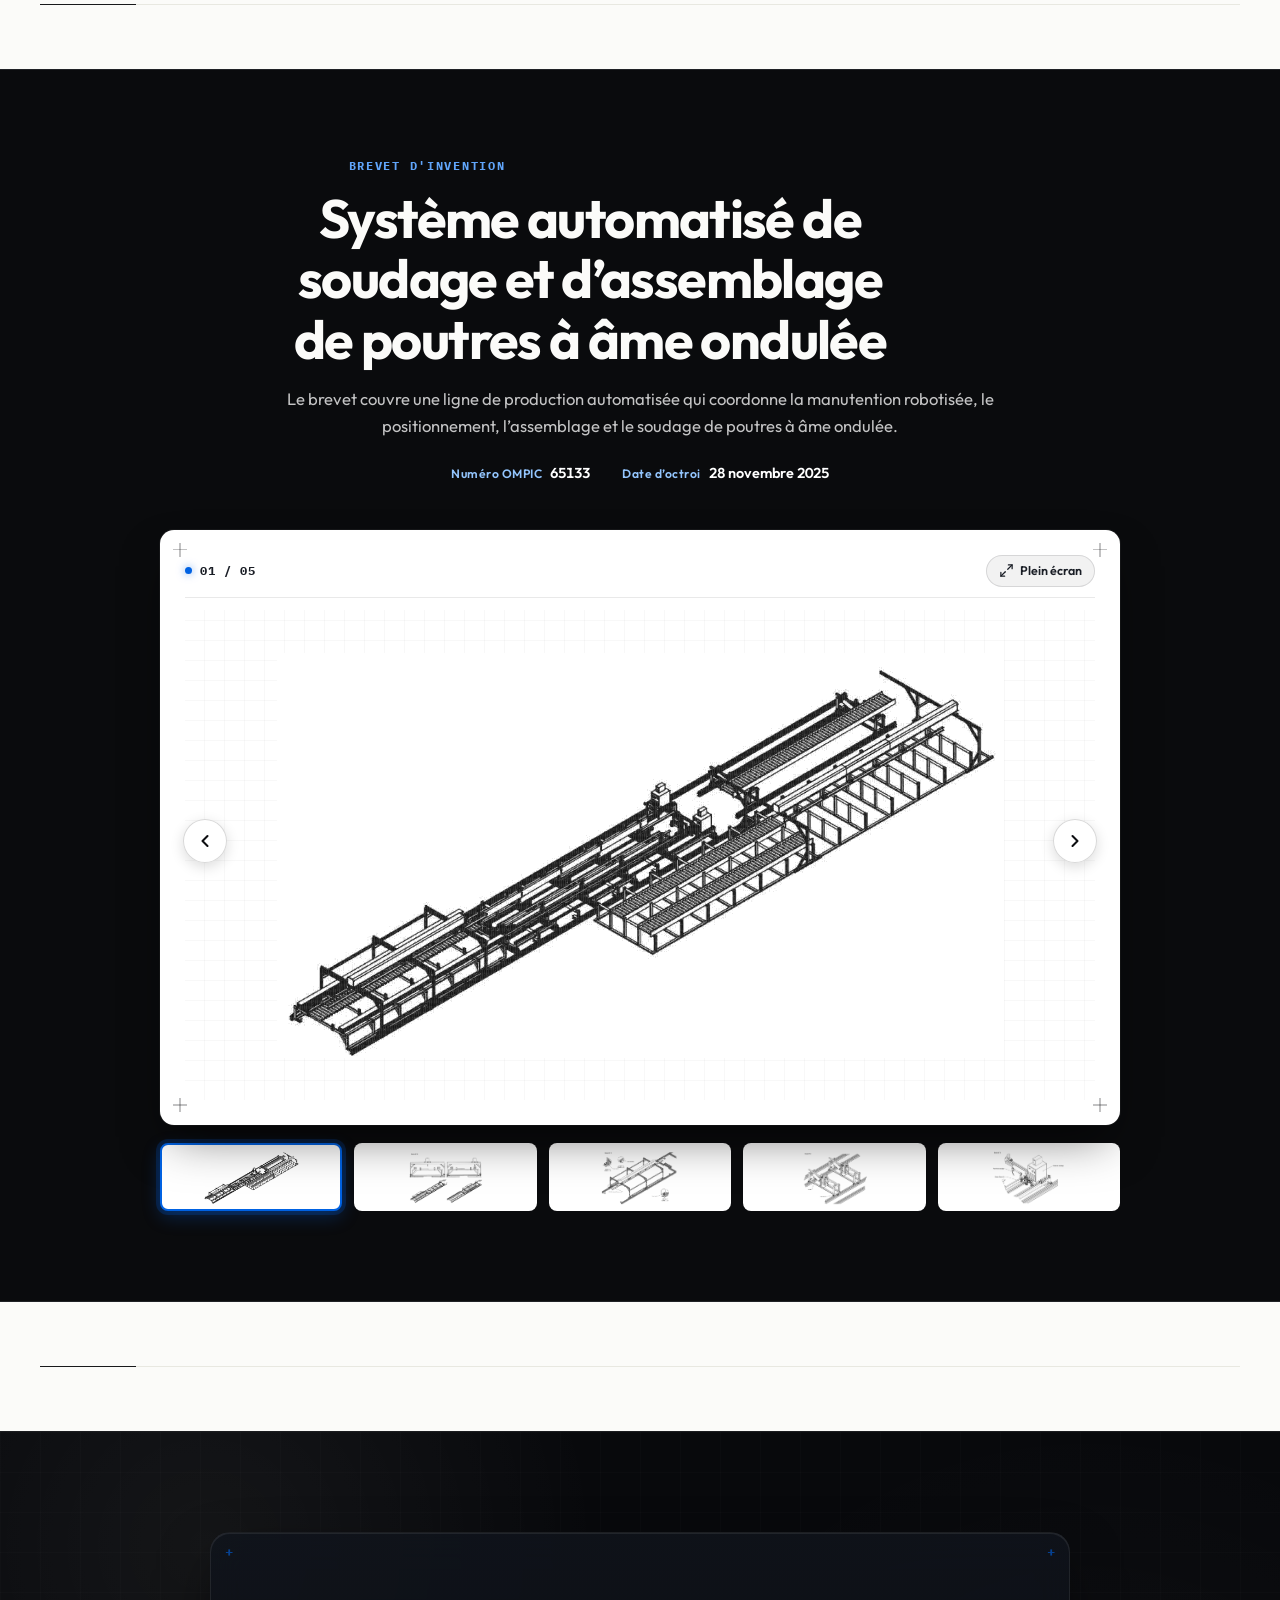
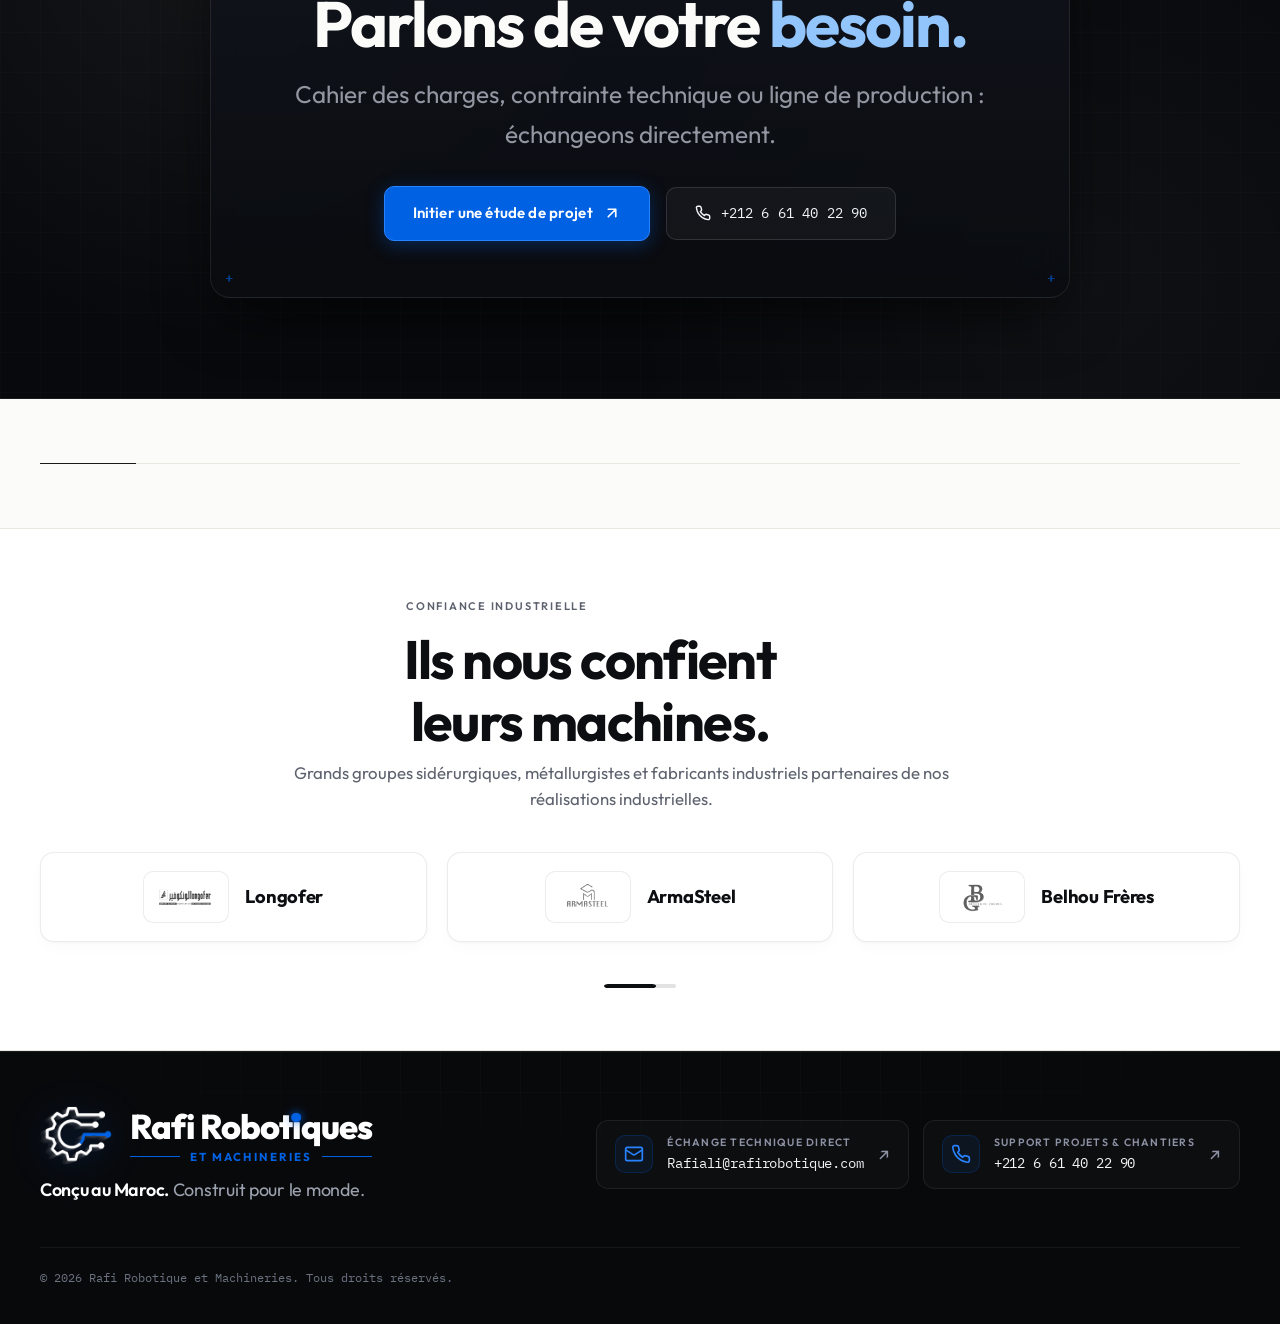
==== commit 26c872f4: "b" ====
--- a/index.html
+++ b/index.html
@@ -16,8 +16,8 @@
   <link rel="alternate" hreflang="x-default" href="https://rafirobotique.com/">
   <meta name="geo.region" content="MA-06">
   <meta name="geo.placename" content="Casablanca">
-  <meta name="geo.position" content="33.5731;-7.5898">
-  <meta name="ICBM" content="33.5731, -7.5898">
+
+
   <meta property="og:type" content="website">
   <meta property="og:site_name" content="Rafi Robotique et Machineries">
   <meta property="og:locale" content="fr_MA">
@@ -39,80 +39,65 @@
   "@context": "https://schema.org",
   "@graph": [
     {
-      "@context": "https://schema.org",
-      "@type": [
-        "Organization",
-        "LocalBusiness",
-        "ProfessionalService"
-      ],
+      "@type": "Organization",
       "@id": "https://rafirobotique.com/#organization",
       "name": "Rafi Robotiques et Machineries",
-      "alternateName": "RAFI Machineries & Robotique",
-      "url": "https://rafirobotique.com",
+      "alternateName": "RAFI Robotics & Machinery",
+      "url": "https://rafirobotique.com/",
       "logo": "https://rafirobotique.com/assets/images/logo/rafi-mark-static.png",
-      "foundingDate": "2008",
       "email": "Rafiali@rafirobotique.com",
       "telephone": "+212 6 61 40 22 90",
-      "description": "Conception, fabrication, programmation PLC Siemens, réparation et rétrofitage CNC de machines industrielles et robots à Casablanca, Maroc.",
-      "priceRange": "$$$$",
-      "currenciesAccepted": "MAD, EUR, USD",
+      "description": "Rafi Robotiques et Machineries conçoit et fabrique des machines industrielles sur mesure, modernise des machines-outils par rétrofitage CNC, programme des automates Siemens et réalise le diagnostic et la réparation de machines industrielles à Casablanca, au Maroc.",
       "address": {
         "@type": "PostalAddress",
         "addressLocality": "Casablanca",
         "addressRegion": "Casablanca-Settat",
-        "postalCode": "20000",
         "addressCountry": "MA"
       },
-      "geo": {
-        "@type": "GeoCoordinates",
-        "latitude": 33.5731,
-        "longitude": -7.5898
+      "areaServed": {
+        "@type": "Country",
+        "name": "Morocco"
       },
-      "areaServed": [
-        {
-          "@type": "AdministrativeArea",
-          "name": "Casablanca-Settat"
-        },
-        {
-          "@type": "AdministrativeArea",
-          "name": "Tanger-Tétouan-Al Hoceïma"
-        },
-        {
-          "@type": "AdministrativeArea",
-          "name": "Rabat-Salé-Kénitra"
-        },
-        {
-          "@type": "Country",
-          "name": "Morocco"
-        },
-        {
-          "@type": "Continent",
-          "name": "Africa"
-        }
-      ],
       "knowsAbout": [
-        "Rétrofitage CNC Maroc",
-        "Conception machine spéciale",
-        "Programmation PLC Siemens & Automatisme",
-        "Robotique industrielle 5 axes",
-        "Maintenance industrielle & Réhabilitation machine-outil",
-        "Usinage de précision & Tôlerie lourde"
-      ],
-      "legalName": "Rafi Robotiques et Machineries"
+        "Conception et fabrication de machines industrielles sur mesure",
+        "Rétrofitage et modernisation de machines-outils CNC",
+        "Diagnostic et réparation de machines industrielles",
+        "Programmation d’automates Siemens",
+        "Systèmes robotisés de soudage et d’assemblage"
+      ]
     },
     {
-      "@context": "https://schema.org",
-      "@type": "CreativeWork",
-      "name": "Brevet d’invention — ligne d’assemblage et de soudage",
-      "dateCreated": "2024-03",
-      "award": "Brevet d’invention OMPIC, mars 2024",
-      "description": "Invention pour une ligne d’assemblage et de soudage de profilés métalliques à paroi ondulée.",
-      "creator": {
+      "@type": "WebSite",
+      "@id": "https://rafirobotique.com/#website",
+      "url": "https://rafirobotique.com/",
+      "name": "Rafi Robotiques et Machineries",
+      "alternateName": "RAFI Robotics & Machinery",
+      "inLanguage": [
+        "fr-MA",
+        "en"
+      ],
+      "publisher": {
         "@id": "https://rafirobotique.com/#organization"
       }
     },
     {
-      "@context": "https://schema.org",
+      "@type": "CreativeWork",
+      "name": "Système robotisé de production de profilés à âme ondulée",
+      "description": "Le brevet marocain OMPIC n° 65133, accordé le 28 novembre 2025, porte sur un procédé de production automatisée coordonnant la manutention robotisée, le positionnement des profilés, l’assemblage et le soudage de poutres à âme ondulée.",
+      "@id": "https://rafirobotique.com/#invention",
+      "inLanguage": "fr-MA",
+      "datePublished": "2025-11-28",
+      "identifier": {
+        "@type": "PropertyValue",
+        "propertyID": "OMPIC Patent Number",
+        "value": "65133"
+      },
+      "countryOfOrigin": {
+        "@type": "Country",
+        "name": "Morocco"
+      }
+    },
+    {
       "@type": "BreadcrumbList",
       "itemListElement": [
         {
@@ -124,7 +109,6 @@
       ]
     },
     {
-      "@context": "https://schema.org",
       "@type": "WebPage",
       "@id": "https://rafirobotique.com/#webpage",
       "url": "https://rafirobotique.com/",
@@ -135,6 +119,9 @@
       },
       "about": {
         "@id": "https://rafirobotique.com/#organization"
+      },
+      "mentions": {
+        "@id": "https://rafirobotique.com/#invention"
       }
     }
   ]
@@ -509,15 +496,27 @@
 
     <div class="toolpath" aria-hidden="true"><span></span></div>
 
-    <!-- SECTION 2: BREVET D'INVENTION (EXACT TITLE & TECHNICAL BLUEPRINTS · NO DESCRIPTIVE TEXT) -->
+    <!-- SECTION 2: BREVET D'INVENTION -->
     <section class="patent section" id="brevet" aria-labelledby="patent-title">
       <div class="container">
-        <!-- Section Header: Only the Title -->
         <div class="patent-header">
           <p class="section-kicker">Brevet d'invention</p>
           <h2 id="patent-title" class="patent-title">
-            Procédé et système automatisé de soudage et d’assemblage pour profilés à parois ondulées
+            Système automatisé de soudage et d’assemblage de poutres à âme ondulée
           </h2>
+          <p class="patent-summary">
+            Le brevet couvre une ligne de production automatisée qui coordonne la manutention robotisée, le positionnement, l’assemblage et le soudage de poutres à âme ondulée.
+          </p>
+          <dl class="patent-facts" aria-label="Informations sur le brevet">
+            <div>
+              <dt>Numéro OMPIC</dt>
+              <dd>65133</dd>
+            </div>
+            <div>
+              <dt>Date d’octroi</dt>
+              <dd><time datetime="2025-11-28">28 novembre 2025</time></dd>
+            </div>
+          </dl>
         </div>
 
         <!-- Technical Blueprint Console & Interactive Showcase -->
--- a/style.css
+++ b/style.css
@@ -722,6 +722,38 @@
   letter-spacing: -0.025em;
   color: #ffffff;
   margin: 0;
+}
+.patent .patent-header p.patent-summary {
+  max-width: 68ch;
+  margin: 16px auto 0;
+  color: rgba(255, 255, 255, 0.76);
+  font-size: clamp(0.94rem, 1.3vw, 1.05rem);
+  line-height: 1.65;
+}
+.patent-facts {
+  display: flex;
+  justify-content: center;
+  flex-wrap: wrap;
+  gap: 10px 32px;
+  margin: 22px 0 0;
+}
+.patent-facts > div {
+  display: flex;
+  align-items: baseline;
+  gap: 8px;
+}
+.patent-facts dt {
+  color: #93c5fd;
+  font-size: 0.76rem;
+  font-weight: 600;
+  letter-spacing: 0.04em;
+}
+.patent-facts dd {
+  margin: 0;
+  color: #fff;
+  font-size: 0.9rem;
+  font-weight: 600;
+  font-variant-numeric: tabular-nums;
 }
 .patent-title__label {
   color: #93c5fd;
